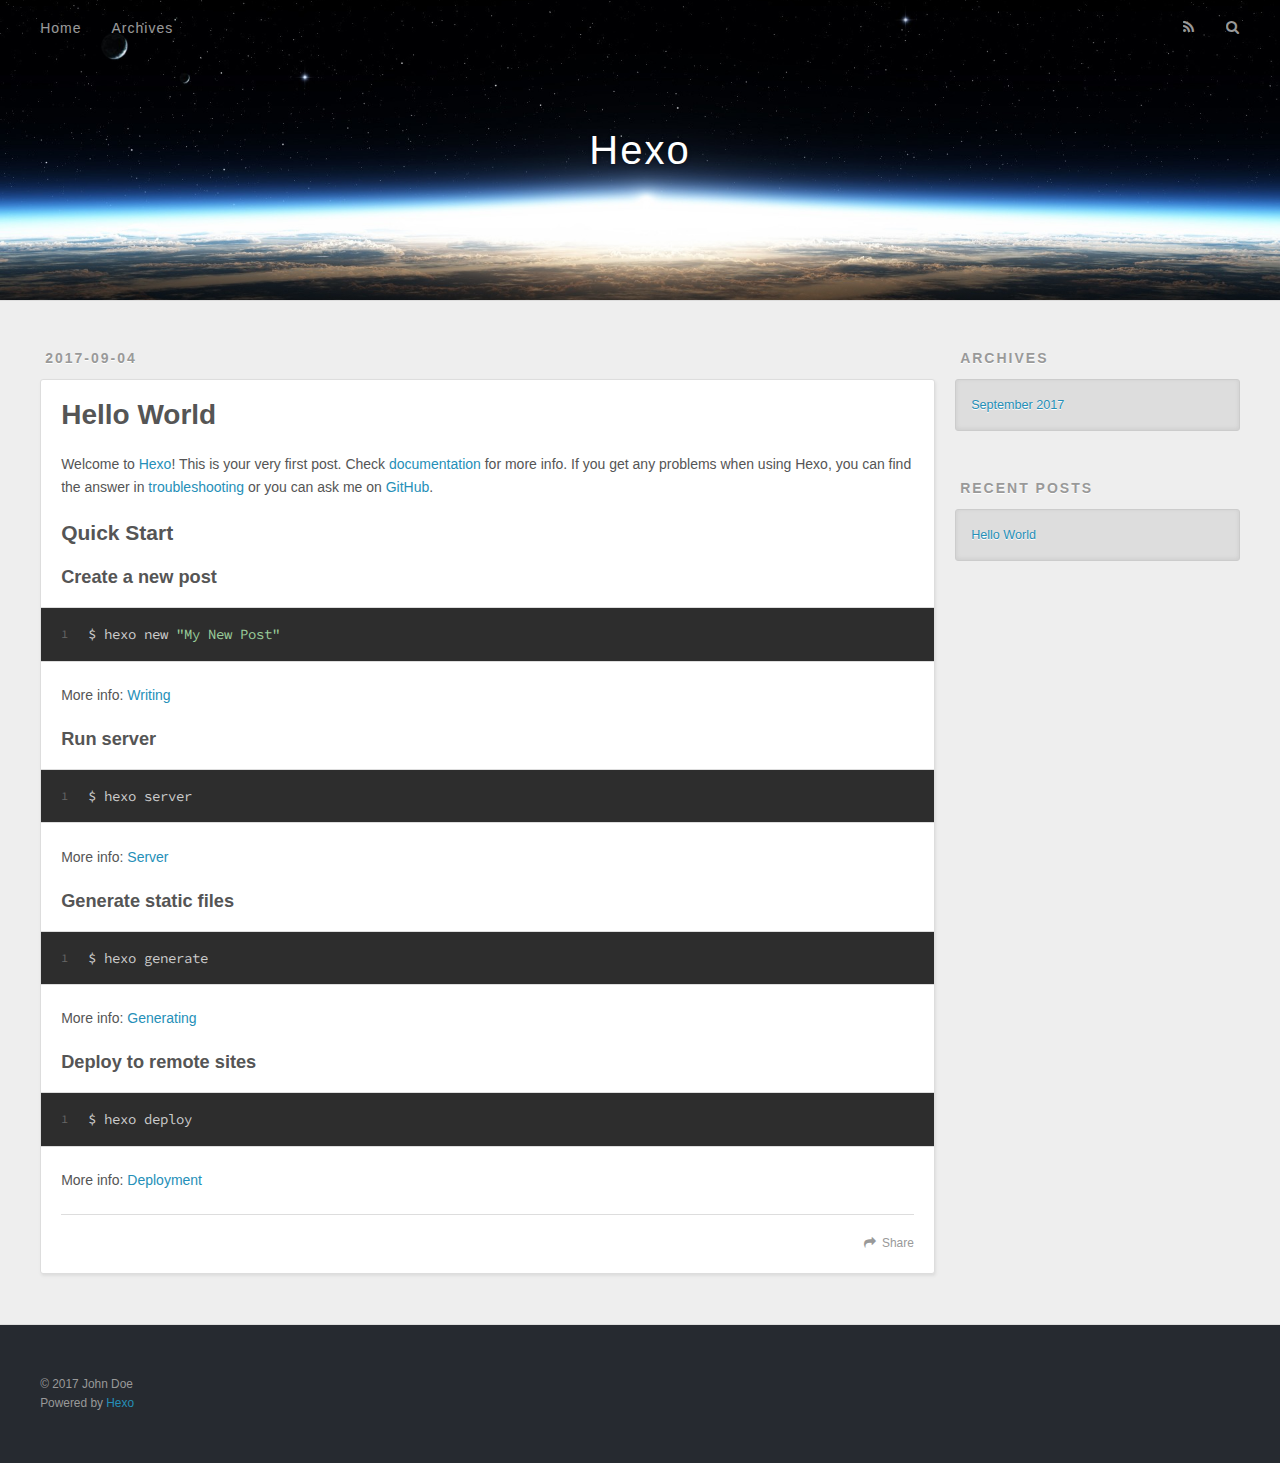
==== index.html @ 52e6a65e "Site updated: 2017-09-04 19:18:16" ====
<!DOCTYPE html>
<html>
<head>
  <meta charset="utf-8">
  
  <title>Hexo</title>
  <meta name="viewport" content="width=device-width, initial-scale=1, maximum-scale=1">
  <meta property="og:type" content="website">
<meta property="og:title" content="Hexo">
<meta property="og:url" content="http://yoursite.com/index.html">
<meta property="og:site_name" content="Hexo">
<meta name="twitter:card" content="summary">
<meta name="twitter:title" content="Hexo">
  
    <link rel="alternate" href="/atom.xml" title="Hexo" type="application/atom+xml">
  
  
    <link rel="icon" href="/favicon.png">
  
  
    <link href="//fonts.googleapis.com/css?family=Source+Code+Pro" rel="stylesheet" type="text/css">
  
  <link rel="stylesheet" href="/css/style.css">
  

</head>

<body>
  <div id="container">
    <div id="wrap">
      <header id="header">
  <div id="banner"></div>
  <div id="header-outer" class="outer">
    <div id="header-title" class="inner">
      <h1 id="logo-wrap">
        <a href="/" id="logo">Hexo</a>
      </h1>
      
    </div>
    <div id="header-inner" class="inner">
      <nav id="main-nav">
        <a id="main-nav-toggle" class="nav-icon"></a>
        
          <a class="main-nav-link" href="/">Home</a>
        
          <a class="main-nav-link" href="/archives">Archives</a>
        
      </nav>
      <nav id="sub-nav">
        
          <a id="nav-rss-link" class="nav-icon" href="/atom.xml" title="RSS Feed"></a>
        
        <a id="nav-search-btn" class="nav-icon" title="Search"></a>
      </nav>
      <div id="search-form-wrap">
        <form action="//google.com/search" method="get" accept-charset="UTF-8" class="search-form"><input type="search" name="q" class="search-form-input" placeholder="Search"><button type="submit" class="search-form-submit">&#xF002;</button><input type="hidden" name="sitesearch" value="http://yoursite.com"></form>
      </div>
    </div>
  </div>
</header>
      <div class="outer">
        <section id="main">
  
    <article id="post-hello-world" class="article article-type-post" itemscope itemprop="blogPost">
  <div class="article-meta">
    <a href="/2017/09/04/hello-world/" class="article-date">
  <time datetime="2017-09-04T11:13:00.000Z" itemprop="datePublished">2017-09-04</time>
</a>
    
  </div>
  <div class="article-inner">
    
    
      <header class="article-header">
        
  
    <h1 itemprop="name">
      <a class="article-title" href="/2017/09/04/hello-world/">Hello World</a>
    </h1>
  

      </header>
    
    <div class="article-entry" itemprop="articleBody">
      
        <p>Welcome to <a href="https://hexo.io/" target="_blank" rel="external">Hexo</a>! This is your very first post. Check <a href="https://hexo.io/docs/" target="_blank" rel="external">documentation</a> for more info. If you get any problems when using Hexo, you can find the answer in <a href="https://hexo.io/docs/troubleshooting.html" target="_blank" rel="external">troubleshooting</a> or you can ask me on <a href="https://github.com/hexojs/hexo/issues" target="_blank" rel="external">GitHub</a>.</p>
<h2 id="Quick-Start"><a href="#Quick-Start" class="headerlink" title="Quick Start"></a>Quick Start</h2><h3 id="Create-a-new-post"><a href="#Create-a-new-post" class="headerlink" title="Create a new post"></a>Create a new post</h3><figure class="highlight bash"><table><tr><td class="gutter"><pre><div class="line">1</div></pre></td><td class="code"><pre><div class="line">$ hexo new <span class="string">"My New Post"</span></div></pre></td></tr></table></figure>
<p>More info: <a href="https://hexo.io/docs/writing.html" target="_blank" rel="external">Writing</a></p>
<h3 id="Run-server"><a href="#Run-server" class="headerlink" title="Run server"></a>Run server</h3><figure class="highlight bash"><table><tr><td class="gutter"><pre><div class="line">1</div></pre></td><td class="code"><pre><div class="line">$ hexo server</div></pre></td></tr></table></figure>
<p>More info: <a href="https://hexo.io/docs/server.html" target="_blank" rel="external">Server</a></p>
<h3 id="Generate-static-files"><a href="#Generate-static-files" class="headerlink" title="Generate static files"></a>Generate static files</h3><figure class="highlight bash"><table><tr><td class="gutter"><pre><div class="line">1</div></pre></td><td class="code"><pre><div class="line">$ hexo generate</div></pre></td></tr></table></figure>
<p>More info: <a href="https://hexo.io/docs/generating.html" target="_blank" rel="external">Generating</a></p>
<h3 id="Deploy-to-remote-sites"><a href="#Deploy-to-remote-sites" class="headerlink" title="Deploy to remote sites"></a>Deploy to remote sites</h3><figure class="highlight bash"><table><tr><td class="gutter"><pre><div class="line">1</div></pre></td><td class="code"><pre><div class="line">$ hexo deploy</div></pre></td></tr></table></figure>
<p>More info: <a href="https://hexo.io/docs/deployment.html" target="_blank" rel="external">Deployment</a></p>

      
    </div>
    <footer class="article-footer">
      <a data-url="http://yoursite.com/2017/09/04/hello-world/" data-id="cj762og1u0000tp3wlntf28gc" class="article-share-link">Share</a>
      
      
    </footer>
  </div>
  
</article>


  

</section>
        
          <aside id="sidebar">
  
    

  
    

  
    
  
    
  <div class="widget-wrap">
    <h3 class="widget-title">Archives</h3>
    <div class="widget">
      <ul class="archive-list"><li class="archive-list-item"><a class="archive-list-link" href="/archives/2017/09/">September 2017</a></li></ul>
    </div>
  </div>


  
    
  <div class="widget-wrap">
    <h3 class="widget-title">Recent Posts</h3>
    <div class="widget">
      <ul>
        
          <li>
            <a href="/2017/09/04/hello-world/">Hello World</a>
          </li>
        
      </ul>
    </div>
  </div>

  
</aside>
        
      </div>
      <footer id="footer">
  
  <div class="outer">
    <div id="footer-info" class="inner">
      &copy; 2017 John Doe<br>
      Powered by <a href="http://hexo.io/" target="_blank">Hexo</a>
    </div>
  </div>
</footer>
    </div>
    <nav id="mobile-nav">
  
    <a href="/" class="mobile-nav-link">Home</a>
  
    <a href="/archives" class="mobile-nav-link">Archives</a>
  
</nav>
    

<script src="//ajax.googleapis.com/ajax/libs/jquery/2.0.3/jquery.min.js"></script>


  <link rel="stylesheet" href="/fancybox/jquery.fancybox.css">
  <script src="/fancybox/jquery.fancybox.pack.js"></script>


<script src="/js/script.js"></script>

  </div>
</body>
</html>
---- css/style.css ----
body {
  width: 100%;
}
body:before,
body:after {
  content: "";
  display: table;
}
body:after {
  clear: both;
}
html,
body,
div,
span,
applet,
object,
iframe,
h1,
h2,
h3,
h4,
h5,
h6,
p,
blockquote,
pre,
a,
abbr,
acronym,
address,
big,
cite,
code,
del,
dfn,
em,
img,
ins,
kbd,
q,
s,
samp,
small,
strike,
strong,
sub,
sup,
tt,
var,
dl,
dt,
dd,
ol,
ul,
li,
fieldset,
form,
label,
legend,
table,
caption,
tbody,
tfoot,
thead,
tr,
th,
td {
  margin: 0;
  padding: 0;
  border: 0;
  outline: 0;
  font-weight: inherit;
  font-style: inherit;
  font-family: inherit;
  font-size: 100%;
  vertical-align: baseline;
}
body {
  line-height: 1;
  color: #000;
  background: #fff;
}
ol,
ul {
  list-style: none;
}
table {
  border-collapse: separate;
  border-spacing: 0;
  vertical-align: middle;
}
caption,
th,
td {
  text-align: left;
  font-weight: normal;
  vertical-align: middle;
}
a img {
  border: none;
}
input,
button {
  margin: 0;
  padding: 0;
}
input::-moz-focus-inner,
button::-moz-focus-inner {
  border: 0;
  padding: 0;
}
@font-face {
  font-family: FontAwesome;
  font-style: normal;
  font-weight: normal;
  src: url("fonts/fontawesome-webfont.eot?v=#4.0.3");
  src: url("fonts/fontawesome-webfont.eot?#iefix&v=#4.0.3") format("embedded-opentype"), url("fonts/fontawesome-webfont.woff?v=#4.0.3") format("woff"), url("fonts/fontawesome-webfont.ttf?v=#4.0.3") format("truetype"), url("fonts/fontawesome-webfont.svg#fontawesomeregular?v=#4.0.3") format("svg");
}
html,
body,
#container {
  height: 100%;
}
body {
  background: #eee;
  font: 14px "Helvetica Neue", Helvetica, Arial, sans-serif;
  -webkit-text-size-adjust: 100%;
}
.outer {
  max-width: 1220px;
  margin: 0 auto;
  padding: 0 20px;
}
.outer:before,
.outer:after {
  content: "";
  display: table;
}
.outer:after {
  clear: both;
}
.inner {
  display: inline;
  float: left;
  width: 98.33333333333333%;
  margin: 0 0.833333333333333%;
}
.left,
.alignleft {
  float: left;
}
.right,
.alignright {
  float: right;
}
.clear {
  clear: both;
}
#container {
  position: relative;
}
.mobile-nav-on {
  overflow: hidden;
}
#wrap {
  height: 100%;
  width: 100%;
  position: absolute;
  top: 0;
  left: 0;
  -webkit-transition: 0.2s ease-out;
  -moz-transition: 0.2s ease-out;
  -ms-transition: 0.2s ease-out;
  transition: 0.2s ease-out;
  z-index: 1;
  background: #eee;
}
.mobile-nav-on #wrap {
  left: 280px;
}
@media screen and (min-width: 768px) {
  #main {
    display: inline;
    float: left;
    width: 73.33333333333333%;
    margin: 0 0.833333333333333%;
  }
}
.article-date,
.article-category-link,
.archive-year,
.widget-title {
  text-decoration: none;
  text-transform: uppercase;
  letter-spacing: 2px;
  color: #999;
  margin-bottom: 1em;
  margin-left: 5px;
  line-height: 1em;
  text-shadow: 0 1px #fff;
  font-weight: bold;
}
.article-inner,
.archive-article-inner {
  background: #fff;
  -webkit-box-shadow: 1px 2px 3px #ddd;
  box-shadow: 1px 2px 3px #ddd;
  border: 1px solid #ddd;
  border-radius: 3px;
}
.article-entry h1,
.widget h1 {
  font-size: 2em;
}
.article-entry h2,
.widget h2 {
  font-size: 1.5em;
}
.article-entry h3,
.widget h3 {
  font-size: 1.3em;
}
.article-entry h4,
.widget h4 {
  font-size: 1.2em;
}
.article-entry h5,
.widget h5 {
  font-size: 1em;
}
.article-entry h6,
.widget h6 {
  font-size: 1em;
  color: #999;
}
.article-entry hr,
.widget hr {
  border: 1px dashed #ddd;
}
.article-entry strong,
.widget strong {
  font-weight: bold;
}
.article-entry em,
.widget em,
.article-entry cite,
.widget cite {
  font-style: italic;
}
.article-entry sup,
.widget sup,
.article-entry sub,
.widget sub {
  font-size: 0.75em;
  line-height: 0;
  position: relative;
  vertical-align: baseline;
}
.article-entry sup,
.widget sup {
  top: -0.5em;
}
.article-entry sub,
.widget sub {
  bottom: -0.2em;
}
.article-entry small,
.widget small {
  font-size: 0.85em;
}
.article-entry acronym,
.widget acronym,
.article-entry abbr,
.widget abbr {
  border-bottom: 1px dotted;
}
.article-entry ul,
.widget ul,
.article-entry ol,
.widget ol,
.article-entry dl,
.widget dl {
  margin: 0 20px;
  line-height: 1.6em;
}
.article-entry ul ul,
.widget ul ul,
.article-entry ol ul,
.widget ol ul,
.article-entry ul ol,
.widget ul ol,
.article-entry ol ol,
.widget ol ol {
  margin-top: 0;
  margin-bottom: 0;
}
.article-entry ul,
.widget ul {
  list-style: disc;
}
.article-entry ol,
.widget ol {
  list-style: decimal;
}
.article-entry dt,
.widget dt {
  font-weight: bold;
}
#header {
  height: 300px;
  position: relative;
  border-bottom: 1px solid #ddd;
}
#header:before,
#header:after {
  content: "";
  position: absolute;
  left: 0;
  right: 0;
  height: 40px;
}
#header:before {
  top: 0;
  background: -webkit-linear-gradient(rgba(0,0,0,0.2), transparent);
  background: -moz-linear-gradient(rgba(0,0,0,0.2), transparent);
  background: -ms-linear-gradient(rgba(0,0,0,0.2), transparent);
  background: linear-gradient(rgba(0,0,0,0.2), transparent);
}
#header:after {
  bottom: 0;
  background: -webkit-linear-gradient(transparent, rgba(0,0,0,0.2));
  background: -moz-linear-gradient(transparent, rgba(0,0,0,0.2));
  background: -ms-linear-gradient(transparent, rgba(0,0,0,0.2));
  background: linear-gradient(transparent, rgba(0,0,0,0.2));
}
#header-outer {
  height: 100%;
  position: relative;
}
#header-inner {
  position: relative;
  overflow: hidden;
}
#banner {
  position: absolute;
  top: 0;
  left: 0;
  width: 100%;
  height: 100%;
  background: url("images/banner.jpg") center #000;
  -webkit-background-size: cover;
  -moz-background-size: cover;
  background-size: cover;
  z-index: -1;
}
#header-title {
  text-align: center;
  height: 40px;
  position: absolute;
  top: 50%;
  left: 0;
  margin-top: -20px;
}
#logo,
#subtitle {
  text-decoration: none;
  color: #fff;
  font-weight: 300;
  text-shadow: 0 1px 4px rgba(0,0,0,0.3);
}
#logo {
  font-size: 40px;
  line-height: 40px;
  letter-spacing: 2px;
}
#subtitle {
  font-size: 16px;
  line-height: 16px;
  letter-spacing: 1px;
}
#subtitle-wrap {
  margin-top: 16px;
}
#main-nav {
  float: left;
  margin-left: -15px;
}
.nav-icon,
.main-nav-link {
  float: left;
  color: #fff;
  opacity: 0.6;
  text-decoration: none;
  text-shadow: 0 1px rgba(0,0,0,0.2);
  -webkit-transition: opacity 0.2s;
  -moz-transition: opacity 0.2s;
  -ms-transition: opacity 0.2s;
  transition: opacity 0.2s;
  display: block;
  padding: 20px 15px;
}
.nav-icon:hover,
.main-nav-link:hover {
  opacity: 1;
}
.nav-icon {
  font-family: FontAwesome;
  text-align: center;
  font-size: 14px;
  width: 14px;
  height: 14px;
  padding: 20px 15px;
  position: relative;
  cursor: pointer;
}
.main-nav-link {
  font-weight: 300;
  letter-spacing: 1px;
}
@media screen and (max-width: 479px) {
  .main-nav-link {
    display: none;
  }
}
#main-nav-toggle {
  display: none;
}
#main-nav-toggle:before {
  content: "\f0c9";
}
@media screen and (max-width: 479px) {
  #main-nav-toggle {
    display: block;
  }
}
#sub-nav {
  float: right;
  margin-right: -15px;
}
#nav-rss-link:before {
  content: "\f09e";
}
#nav-search-btn:before {
  content: "\f002";
}
#search-form-wrap {
  position: absolute;
  top: 15px;
  width: 150px;
  height: 30px;
  right: -150px;
  opacity: 0;
  -webkit-transition: 0.2s ease-out;
  -moz-transition: 0.2s ease-out;
  -ms-transition: 0.2s ease-out;
  transition: 0.2s ease-out;
}
#search-form-wrap.on {
  opacity: 1;
  right: 0;
}
@media screen and (max-width: 479px) {
  #search-form-wrap {
    width: 100%;
    right: -100%;
  }
}
.search-form {
  position: absolute;
  top: 0;
  left: 0;
  right: 0;
  background: #fff;
  padding: 5px 15px;
  border-radius: 15px;
  -webkit-box-shadow: 0 0 10px rgba(0,0,0,0.3);
  box-shadow: 0 0 10px rgba(0,0,0,0.3);
}
.search-form-input {
  border: none;
  background: none;
  color: #555;
  width: 100%;
  font: 13px "Helvetica Neue", Helvetica, Arial, sans-serif;
  outline: none;
}
.search-form-input::-webkit-search-results-decoration,
.search-form-input::-webkit-search-cancel-button {
  -webkit-appearance: none;
}
.search-form-submit {
  position: absolute;
  top: 50%;
  right: 10px;
  margin-top: -7px;
  font: 13px FontAwesome;
  border: none;
  background: none;
  color: #bbb;
  cursor: pointer;
}
.search-form-submit:hover,
.search-form-submit:focus {
  color: #777;
}
.article {
  margin: 50px 0;
}
.article-inner {
  overflow: hidden;
}
.article-meta:before,
.article-meta:after {
  content: "";
  display: table;
}
.article-meta:after {
  clear: both;
}
.article-date {
  float: left;
}
.article-category {
  float: left;
  line-height: 1em;
  color: #ccc;
  text-shadow: 0 1px #fff;
  margin-left: 8px;
}
.article-category:before {
  content: "\2022";
}
.article-category-link {
  margin: 0 12px 1em;
}
.article-header {
  padding: 20px 20px 0;
}
.article-title {
  text-decoration: none;
  font-size: 2em;
  font-weight: bold;
  color: #555;
  line-height: 1.1em;
  -webkit-transition: color 0.2s;
  -moz-transition: color 0.2s;
  -ms-transition: color 0.2s;
  transition: color 0.2s;
}
a.article-title:hover {
  color: #258fb8;
}
.article-entry {
  color: #555;
  padding: 0 20px;
}
.article-entry:before,
.article-entry:after {
  content: "";
  display: table;
}
.article-entry:after {
  clear: both;
}
.article-entry p,
.article-entry table {
  line-height: 1.6em;
  margin: 1.6em 0;
}
.article-entry h1,
.article-entry h2,
.article-entry h3,
.article-entry h4,
.article-entry h5,
.article-entry h6 {
  font-weight: bold;
}
.article-entry h1,
.article-entry h2,
.article-entry h3,
.article-entry h4,
.article-entry h5,
.article-entry h6 {
  line-height: 1.1em;
  margin: 1.1em 0;
}
.article-entry a {
  color: #258fb8;
  text-decoration: none;
}
.article-entry a:hover {
  text-decoration: underline;
}
.article-entry ul,
.article-entry ol,
.article-entry dl {
  margin-top: 1.6em;
  margin-bottom: 1.6em;
}
.article-entry img,
.article-entry video {
  max-width: 100%;
  height: auto;
  display: block;
  margin: auto;
}
.article-entry iframe {
  border: none;
}
.article-entry table {
  width: 100%;
  border-collapse: collapse;
  border-spacing: 0;
}
.article-entry th {
  font-weight: bold;
  border-bottom: 3px solid #ddd;
  padding-bottom: 0.5em;
}
.article-entry td {
  border-bottom: 1px solid #ddd;
  padding: 10px 0;
}
.article-entry blockquote {
  font-family: Georgia, "Times New Roman", serif;
  font-size: 1.4em;
  margin: 1.6em 20px;
  text-align: center;
}
.article-entry blockquote footer {
  font-size: 14px;
  margin: 1.6em 0;
  font-family: "Helvetica Neue", Helvetica, Arial, sans-serif;
}
.article-entry blockquote footer cite:before {
  content: "—";
  padding: 0 0.5em;
}
.article-entry .pullquote {
  text-align: left;
  width: 45%;
  margin: 0;
}
.article-entry .pullquote.left {
  margin-left: 0.5em;
  margin-right: 1em;
}
.article-entry .pullquote.right {
  margin-right: 0.5em;
  margin-left: 1em;
}
.article-entry .caption {
  color: #999;
  display: block;
  font-size: 0.9em;
  margin-top: 0.5em;
  position: relative;
  text-align: center;
}
.article-entry .video-container {
  position: relative;
  padding-top: 56.25%;
  height: 0;
  overflow: hidden;
}
.article-entry .video-container iframe,
.article-entry .video-container object,
.article-entry .video-container embed {
  position: absolute;
  top: 0;
  left: 0;
  width: 100%;
  height: 100%;
  margin-top: 0;
}
.article-more-link a {
  display: inline-block;
  line-height: 1em;
  padding: 6px 15px;
  border-radius: 15px;
  background: #eee;
  color: #999;
  text-shadow: 0 1px #fff;
  text-decoration: none;
}
.article-more-link a:hover {
  background: #258fb8;
  color: #fff;
  text-decoration: none;
  text-shadow: 0 1px #1e7293;
}
.article-footer {
  font-size: 0.85em;
  line-height: 1.6em;
  border-top: 1px solid #ddd;
  padding-top: 1.6em;
  margin: 0 20px 20px;
}
.article-footer:before,
.article-footer:after {
  content: "";
  display: table;
}
.article-footer:after {
  clear: both;
}
.article-footer a {
  color: #999;
  text-decoration: none;
}
.article-footer a:hover {
  color: #555;
}
.article-tag-list-item {
  float: left;
  margin-right: 10px;
}
.article-tag-list-link:before {
  content: "#";
}
.article-comment-link {
  float: right;
}
.article-comment-link:before {
  content: "\f075";
  font-family: FontAwesome;
  padding-right: 8px;
}
.article-share-link {
  cursor: pointer;
  float: right;
  margin-left: 20px;
}
.article-share-link:before {
  content: "\f064";
  font-family: FontAwesome;
  padding-right: 6px;
}
#article-nav {
  position: relative;
}
#article-nav:before,
#article-nav:after {
  content: "";
  display: table;
}
#article-nav:after {
  clear: both;
}
@media screen and (min-width: 768px) {
  #article-nav {
    margin: 50px 0;
  }
  #article-nav:before {
    width: 8px;
    height: 8px;
    position: absolute;
    top: 50%;
    left: 50%;
    margin-top: -4px;
    margin-left: -4px;
    content: "";
    border-radius: 50%;
    background: #ddd;
    -webkit-box-shadow: 0 1px 2px #fff;
    box-shadow: 0 1px 2px #fff;
  }
}
.article-nav-link-wrap {
  text-decoration: none;
  text-shadow: 0 1px #fff;
  color: #999;
  -webkit-box-sizing: border-box;
  -moz-box-sizing: border-box;
  box-sizing: border-box;
  margin-top: 50px;
  text-align: center;
  display: block;
}
.article-nav-link-wrap:hover {
  color: #555;
}
@media screen and (min-width: 768px) {
  .article-nav-link-wrap {
    width: 50%;
    margin-top: 0;
  }
}
@media screen and (min-width: 768px) {
  #article-nav-newer {
    float: left;
    text-align: right;
    padding-right: 20px;
  }
}
@media screen and (min-width: 768px) {
  #article-nav-older {
    float: right;
    text-align: left;
    padding-left: 20px;
  }
}
.article-nav-caption {
  text-transform: uppercase;
  letter-spacing: 2px;
  color: #ddd;
  line-height: 1em;
  font-weight: bold;
}
#article-nav-newer .article-nav-caption {
  margin-right: -2px;
}
.article-nav-title {
  font-size: 0.85em;
  line-height: 1.6em;
  margin-top: 0.5em;
}
.article-share-box {
  position: absolute;
  display: none;
  background: #fff;
  -webkit-box-shadow: 1px 2px 10px rgba(0,0,0,0.2);
  box-shadow: 1px 2px 10px rgba(0,0,0,0.2);
  border-radius: 3px;
  margin-left: -145px;
  overflow: hidden;
  z-index: 1;
}
.article-share-box.on {
  display: block;
}
.article-share-input {
  width: 100%;
  background: none;
  -webkit-box-sizing: border-box;
  -moz-box-sizing: border-box;
  box-sizing: border-box;
  font: 14px "Helvetica Neue", Helvetica, Arial, sans-serif;
  padding: 0 15px;
  color: #555;
  outline: none;
  border: 1px solid #ddd;
  border-radius: 3px 3px 0 0;
  height: 36px;
  line-height: 36px;
}
.article-share-links {
  background: #eee;
}
.article-share-links:before,
.article-share-links:after {
  content: "";
  display: table;
}
.article-share-links:after {
  clear: both;
}
.article-share-twitter,
.article-share-facebook,
.article-share-pinterest,
.article-share-google {
  width: 50px;
  height: 36px;
  display: block;
  float: left;
  position: relative;
  color: #999;
  text-shadow: 0 1px #fff;
}
.article-share-twitter:before,
.article-share-facebook:before,
.article-share-pinterest:before,
.article-share-google:before {
  font-size: 20px;
  font-family: FontAwesome;
  width: 20px;
  height: 20px;
  position: absolute;
  top: 50%;
  left: 50%;
  margin-top: -10px;
  margin-left: -10px;
  text-align: center;
}
.article-share-twitter:hover,
.article-share-facebook:hover,
.article-share-pinterest:hover,
.article-share-google:hover {
  color: #fff;
}
.article-share-twitter:before {
  content: "\f099";
}
.article-share-twitter:hover {
  background: #00aced;
  text-shadow: 0 1px #008abe;
}
.article-share-facebook:before {
  content: "\f09a";
}
.article-share-facebook:hover {
  background: #3b5998;
  text-shadow: 0 1px #2f477a;
}
.article-share-pinterest:before {
  content: "\f0d2";
}
.article-share-pinterest:hover {
  background: #cb2027;
  text-shadow: 0 1px #a21a1f;
}
.article-share-google:before {
  content: "\f0d5";
}
.article-share-google:hover {
  background: #dd4b39;
  text-shadow: 0 1px #be3221;
}
.article-gallery {
  background: #000;
  position: relative;
}
.article-gallery-photos {
  position: relative;
  overflow: hidden;
}
.article-gallery-img {
  display: none;
  max-width: 100%;
}
.article-gallery-img:first-child {
  display: block;
}
.article-gallery-img.loaded {
  position: absolute;
  display: block;
}
.article-gallery-img img {
  display: block;
  max-width: 100%;
  margin: 0 auto;
}
#comments {
  background: #fff;
  -webkit-box-shadow: 1px 2px 3px #ddd;
  box-shadow: 1px 2px 3px #ddd;
  padding: 20px;
  border: 1px solid #ddd;
  border-radius: 3px;
  margin: 50px 0;
}
#comments a {
  color: #258fb8;
}
.archives-wrap {
  margin: 50px 0;
}
.archives:before,
.archives:after {
  content: "";
  display: table;
}
.archives:after {
  clear: both;
}
.archive-year-wrap {
  margin-bottom: 1em;
}
.archives {
  -webkit-column-gap: 10px;
  -moz-column-gap: 10px;
  column-gap: 10px;
}
@media screen and (min-width: 480px) and (max-width: 767px) {
  .archives {
    -webkit-column-count: 2;
    -moz-column-count: 2;
    column-count: 2;
  }
}
@media screen and (min-width: 768px) {
  .archives {
    -webkit-column-count: 3;
    -moz-column-count: 3;
    column-count: 3;
  }
}
.archive-article {
  -webkit-column-break-inside: avoid;
  page-break-inside: avoid;
  overflow: hidden;
  break-inside: avoid-column;
}
.archive-article-inner {
  padding: 10px;
  margin-bottom: 15px;
}
.archive-article-title {
  text-decoration: none;
  font-weight: bold;
  color: #555;
  -webkit-transition: color 0.2s;
  -moz-transition: color 0.2s;
  -ms-transition: color 0.2s;
  transition: color 0.2s;
  line-height: 1.6em;
}
.archive-article-title:hover {
  color: #258fb8;
}
.archive-article-footer {
  margin-top: 1em;
}
.archive-article-date {
  color: #999;
  text-decoration: none;
  font-size: 0.85em;
  line-height: 1em;
  margin-bottom: 0.5em;
  display: block;
}
#page-nav {
  margin: 50px auto;
  background: #fff;
  -webkit-box-shadow: 1px 2px 3px #ddd;
  box-shadow: 1px 2px 3px #ddd;
  border: 1px solid #ddd;
  border-radius: 3px;
  text-align: center;
  color: #999;
  overflow: hidden;
}
#page-nav:before,
#page-nav:after {
  content: "";
  display: table;
}
#page-nav:after {
  clear: both;
}
#page-nav a,
#page-nav span {
  padding: 10px 20px;
  line-height: 1;
  height: 2ex;
}
#page-nav a {
  color: #999;
  text-decoration: none;
}
#page-nav a:hover {
  background: #999;
  color: #fff;
}
#page-nav .prev {
  float: left;
}
#page-nav .next {
  float: right;
}
#page-nav .page-number {
  display: inline-block;
}
@media screen and (max-width: 479px) {
  #page-nav .page-number {
    display: none;
  }
}
#page-nav .current {
  color: #555;
  font-weight: bold;
}
#page-nav .space {
  color: #ddd;
}
#footer {
  background: #262a30;
  padding: 50px 0;
  border-top: 1px solid #ddd;
  color: #999;
}
#footer a {
  color: #258fb8;
  text-decoration: none;
}
#footer a:hover {
  text-decoration: underline;
}
#footer-info {
  line-height: 1.6em;
  font-size: 0.85em;
}
.article-entry pre,
.article-entry .highlight {
  background: #2d2d2d;
  margin: 0 -20px;
  padding: 15px 20px;
  border-style: solid;
  border-color: #ddd;
  border-width: 1px 0;
  overflow: auto;
  color: #ccc;
  line-height: 22.400000000000002px;
}
.article-entry .highlight .gutter pre,
.article-entry .gist .gist-file .gist-data .line-numbers {
  color: #666;
  font-size: 0.85em;
}
.article-entry pre,
.article-entry code {
  font-family: "Source Code Pro", Consolas, Monaco, Menlo, Consolas, monospace;
}
.article-entry code {
  background: #eee;
  text-shadow: 0 1px #fff;
  padding: 0 0.3em;
}
.article-entry pre code {
  background: none;
  text-shadow: none;
  padding: 0;
}
.article-entry .highlight pre {
  border: none;
  margin: 0;
  padding: 0;
}
.article-entry .highlight table {
  margin: 0;
  width: auto;
}
.article-entry .highlight td {
  border: none;
  padding: 0;
}
.article-entry .highlight figcaption {
  font-size: 0.85em;
  color: #999;
  line-height: 1em;
  margin-bottom: 1em;
}
.article-entry .highlight figcaption:before,
.article-entry .highlight figcaption:after {
  content: "";
  display: table;
}
.article-entry .highlight figcaption:after {
  clear: both;
}
.article-entry .highlight figcaption a {
  float: right;
}
.article-entry .highlight .gutter pre {
  text-align: right;
  padding-right: 20px;
}
.article-entry .highlight .line {
  height: 22.400000000000002px;
}
.article-entry .highlight .line.marked {
  background: #515151;
}
.article-entry .gist {
  margin: 0 -20px;
  border-style: solid;
  border-color: #ddd;
  border-width: 1px 0;
  background: #2d2d2d;
  padding: 15px 20px 15px 0;
}
.article-entry .gist .gist-file {
  border: none;
  font-family: "Source Code Pro", Consolas, Monaco, Menlo, Consolas, monospace;
  margin: 0;
}
.article-entry .gist .gist-file .gist-data {
  background: none;
  border: none;
}
.article-entry .gist .gist-file .gist-data .line-numbers {
  background: none;
  border: none;
  padding: 0 20px 0 0;
}
.article-entry .gist .gist-file .gist-data .line-data {
  padding: 0 !important;
}
.article-entry .gist .gist-file .highlight {
  margin: 0;
  padding: 0;
  border: none;
}
.article-entry .gist .gist-file .gist-meta {
  background: #2d2d2d;
  color: #999;
  font: 0.85em "Helvetica Neue", Helvetica, Arial, sans-serif;
  text-shadow: 0 0;
  padding: 0;
  margin-top: 1em;
  margin-left: 20px;
}
.article-entry .gist .gist-file .gist-meta a {
  color: #258fb8;
  font-weight: normal;
}
.article-entry .gist .gist-file .gist-meta a:hover {
  text-decoration: underline;
}
pre .comment,
pre .title {
  color: #999;
}
pre .variable,
pre .attribute,
pre .tag,
pre .regexp,
pre .ruby .constant,
pre .xml .tag .title,
pre .xml .pi,
pre .xml .doctype,
pre .html .doctype,
pre .css .id,
pre .css .class,
pre .css .pseudo {
  color: #f2777a;
}
pre .number,
pre .preprocessor,
pre .built_in,
pre .literal,
pre .params,
pre .constant {
  color: #f99157;
}
pre .class,
pre .ruby .class .title,
pre .css .rules .attribute {
  color: #9c9;
}
pre .string,
pre .value,
pre .inheritance,
pre .header,
pre .ruby .symbol,
pre .xml .cdata {
  color: #9c9;
}
pre .css .hexcolor {
  color: #6cc;
}
pre .function,
pre .python .decorator,
pre .python .title,
pre .ruby .function .title,
pre .ruby .title .keyword,
pre .perl .sub,
pre .javascript .title,
pre .coffeescript .title {
  color: #69c;
}
pre .keyword,
pre .javascript .function {
  color: #c9c;
}
@media screen and (max-width: 479px) {
  #mobile-nav {
    position: absolute;
    top: 0;
    left: 0;
    width: 280px;
    height: 100%;
    background: #191919;
    border-right: 1px solid #fff;
  }
}
@media screen and (max-width: 479px) {
  .mobile-nav-link {
    display: block;
    color: #999;
    text-decoration: none;
    padding: 15px 20px;
    font-weight: bold;
  }
  .mobile-nav-link:hover {
    color: #fff;
  }
}
@media screen and (min-width: 768px) {
  #sidebar {
    display: inline;
    float: left;
    width: 23.333333333333332%;
    margin: 0 0.833333333333333%;
  }
}
.widget-wrap {
  margin: 50px 0;
}
.widget {
  color: #777;
  text-shadow: 0 1px #fff;
  background: #ddd;
  -webkit-box-shadow: 0 -1px 4px #ccc inset;
  box-shadow: 0 -1px 4px #ccc inset;
  border: 1px solid #ccc;
  padding: 15px;
  border-radius: 3px;
}
.widget a {
  color: #258fb8;
  text-decoration: none;
}
.widget a:hover {
  text-decoration: underline;
}
.widget ul ul,
.widget ol ul,
.widget dl ul,
.widget ul ol,
.widget ol ol,
.widget dl ol,
.widget ul dl,
.widget ol dl,
.widget dl dl {
  margin-left: 15px;
  list-style: disc;
}
.widget {
  line-height: 1.6em;
  word-wrap: break-word;
  font-size: 0.9em;
}
.widget ul,
.widget ol {
  list-style: none;
  margin: 0;
}
.widget ul ul,
.widget ol ul,
.widget ul ol,
.widget ol ol {
  margin: 0 20px;
}
.widget ul ul,
.widget ol ul {
  list-style: disc;
}
.widget ul ol,
.widget ol ol {
  list-style: decimal;
}
.category-list-count,
.tag-list-count,
.archive-list-count {
  padding-left: 5px;
  color: #999;
  font-size: 0.85em;
}
.category-list-count:before,
.tag-list-count:before,
.archive-list-count:before {
  content: "(";
}
.category-list-count:after,
.tag-list-count:after,
.archive-list-count:after {
  content: ")";
}
.tagcloud a {
  margin-right: 5px;
  display: inline-block;
}
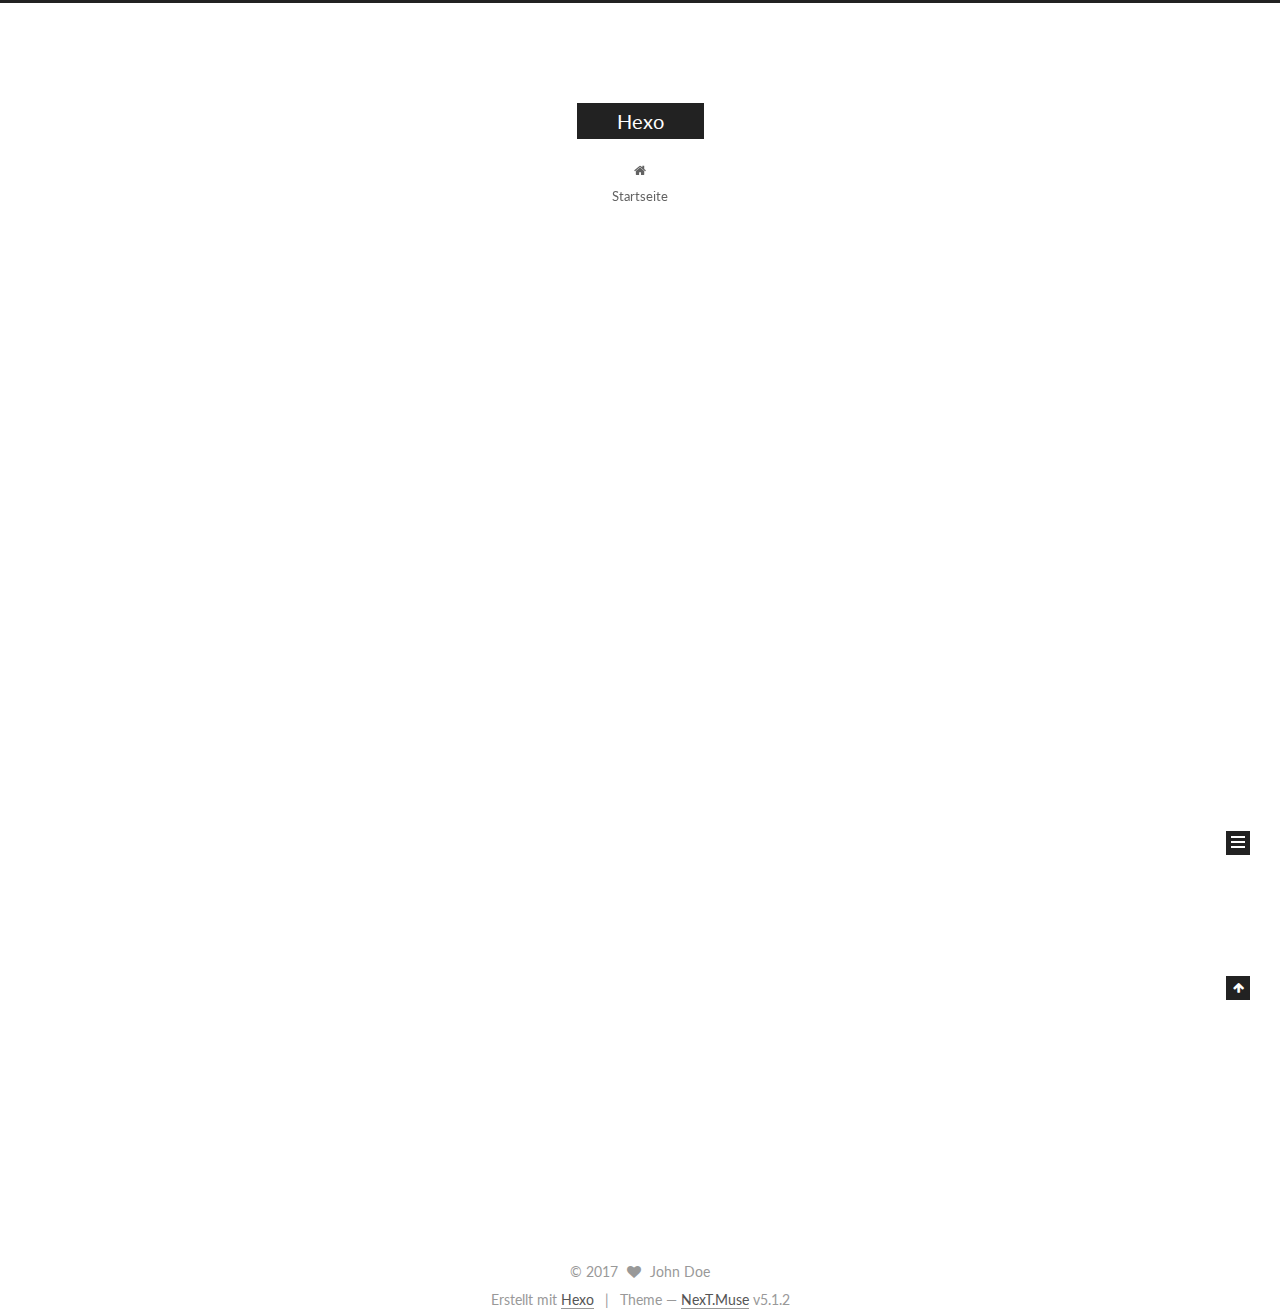
==== commit 16e21bab: "Site updated: 2017-09-04 19:21:54" ====
--- a/index.html
+++ b/index.html
@@ -1,89 +1,311 @@
 <!DOCTYPE html>
-<html>
+
+
+
+  
+
+
+<html class="theme-next muse use-motion" lang="">
 <head>
-  <meta charset="utf-8">
-  
-  <title>Hexo</title>
-  <meta name="viewport" content="width=device-width, initial-scale=1, maximum-scale=1">
-  <meta property="og:type" content="website">
+  <meta charset="UTF-8"/>
+<meta http-equiv="X-UA-Compatible" content="IE=edge" />
+<meta name="viewport" content="width=device-width, initial-scale=1, maximum-scale=1"/>
+<meta name="theme-color" content="#222">
+
+
+
+
+
+
+
+
+
+<meta http-equiv="Cache-Control" content="no-transform" />
+<meta http-equiv="Cache-Control" content="no-siteapp" />
+
+
+
+
+
+
+
+
+
+
+
+
+
+
+
+
+  
+  
+  <link href="/lib/fancybox/source/jquery.fancybox.css?v=2.1.5" rel="stylesheet" type="text/css" />
+
+
+
+
+  
+  
+  
+  
+
+  
+    
+    
+  
+
+  
+
+  
+
+  
+
+  
+
+  
+    
+    
+    <link href="//fonts.googleapis.com/css?family=Lato:300,300italic,400,400italic,700,700italic&subset=latin,latin-ext" rel="stylesheet" type="text/css">
+  
+
+
+
+
+
+
+<link href="/lib/font-awesome/css/font-awesome.min.css?v=4.6.2" rel="stylesheet" type="text/css" />
+
+<link href="/css/main.css?v=5.1.2" rel="stylesheet" type="text/css" />
+
+
+  <meta name="keywords" content="Hexo, NexT" />
+
+
+
+
+
+
+
+
+  <link rel="shortcut icon" type="image/x-icon" href="/favicon.ico?v=5.1.2" />
+
+
+
+
+
+
+<meta property="og:type" content="website">
 <meta property="og:title" content="Hexo">
 <meta property="og:url" content="http://yoursite.com/index.html">
 <meta property="og:site_name" content="Hexo">
 <meta name="twitter:card" content="summary">
 <meta name="twitter:title" content="Hexo">
-  
-    <link rel="alternate" href="/atom.xml" title="Hexo" type="application/atom+xml">
-  
-  
-    <link rel="icon" href="/favicon.png">
-  
-  
-    <link href="//fonts.googleapis.com/css?family=Source+Code+Pro" rel="stylesheet" type="text/css">
-  
-  <link rel="stylesheet" href="/css/style.css">
-  
+
+
+
+<script type="text/javascript" id="hexo.configurations">
+  var NexT = window.NexT || {};
+  var CONFIG = {
+    root: '/',
+    scheme: 'Muse',
+    version: '5.1.2',
+    sidebar: {"position":"left","display":"post","offset":12,"offset_float":12,"b2t":false,"scrollpercent":false,"onmobile":false},
+    fancybox: true,
+    tabs: true,
+    motion: {"enable":true,"async":false,"transition":{"post_block":"fadeIn","post_header":"slideDownIn","post_body":"slideDownIn","coll_header":"slideLeftIn"}},
+    duoshuo: {
+      userId: '0',
+      author: 'Author'
+    },
+    algolia: {
+      applicationID: '',
+      apiKey: '',
+      indexName: '',
+      hits: {"per_page":10},
+      labels: {"input_placeholder":"Search for Posts","hits_empty":"We didn't find any results for the search: ${query}","hits_stats":"${hits} results found in ${time} ms"}
+    }
+  };
+</script>
+
+
+
+  <link rel="canonical" href="http://yoursite.com/"/>
+
+
+
+
+
+  <title>Hexo</title>
+  
+
+
+
+
+
+
+
 
 </head>
 
-<body>
-  <div id="container">
-    <div id="wrap">
-      <header id="header">
-  <div id="banner"></div>
-  <div id="header-outer" class="outer">
-    <div id="header-title" class="inner">
-      <h1 id="logo-wrap">
-        <a href="/" id="logo">Hexo</a>
-      </h1>
-      
+<body itemscope itemtype="http://schema.org/WebPage" lang="">
+
+  
+  
+    
+  
+
+  <div class="container sidebar-position-left 
+  page-home">
+    <div class="headband"></div>
+
+    <header id="header" class="header" itemscope itemtype="http://schema.org/WPHeader">
+      <div class="header-inner"><div class="site-brand-wrapper">
+  <div class="site-meta ">
+    
+
+    <div class="custom-logo-site-title">
+      <a href="/"  class="brand" rel="start">
+        <span class="logo-line-before"><i></i></span>
+        <span class="site-title">Hexo</span>
+        <span class="logo-line-after"><i></i></span>
+      </a>
     </div>
-    <div id="header-inner" class="inner">
-      <nav id="main-nav">
-        <a id="main-nav-toggle" class="nav-icon"></a>
-        
-          <a class="main-nav-link" href="/">Home</a>
-        
-          <a class="main-nav-link" href="/archives">Archives</a>
-        
-      </nav>
-      <nav id="sub-nav">
-        
-          <a id="nav-rss-link" class="nav-icon" href="/atom.xml" title="RSS Feed"></a>
-        
-        <a id="nav-search-btn" class="nav-icon" title="Search"></a>
-      </nav>
-      <div id="search-form-wrap">
-        <form action="//google.com/search" method="get" accept-charset="UTF-8" class="search-form"><input type="search" name="q" class="search-form-input" placeholder="Search"><button type="submit" class="search-form-submit">&#xF002;</button><input type="hidden" name="sitesearch" value="http://yoursite.com"></form>
-      </div>
-    </div>
+      
+        <p class="site-subtitle"></p>
+      
   </div>
-</header>
-      <div class="outer">
-        <section id="main">
-  
-    <article id="post-hello-world" class="article article-type-post" itemscope itemprop="blogPost">
-  <div class="article-meta">
-    <a href="/2017/09/04/hello-world/" class="article-date">
-  <time datetime="2017-09-04T11:13:00.000Z" itemprop="datePublished">2017-09-04</time>
-</a>
-    
+
+  <div class="site-nav-toggle">
+    <button>
+      <span class="btn-bar"></span>
+      <span class="btn-bar"></span>
+      <span class="btn-bar"></span>
+    </button>
   </div>
-  <div class="article-inner">
-    
-    
-      <header class="article-header">
-        
-  
-    <h1 itemprop="name">
-      <a class="article-title" href="/2017/09/04/hello-world/">Hello World</a>
-    </h1>
-  
-
+</div>
+
+<nav class="site-nav">
+  
+
+  
+    <ul id="menu" class="menu">
+      
+        
+        <li class="menu-item menu-item-home">
+          <a href="/" rel="section">
+            
+              <i class="menu-item-icon fa fa-fw fa-home"></i> <br />
+            
+            Startseite
+          </a>
+        </li>
+      
+
+      
+    </ul>
+  
+
+  
+</nav>
+
+
+
+ </div>
+    </header>
+
+    <main id="main" class="main">
+      <div class="main-inner">
+        <div class="content-wrap">
+          <div id="content" class="content">
+            
+  <section id="posts" class="posts-expand">
+    
+      
+
+  
+
+  
+  
+  
+
+  <article class="post post-type-normal" itemscope itemtype="http://schema.org/Article">
+  
+  
+  
+  <div class="post-block">
+    <link itemprop="mainEntityOfPage" href="http://yoursite.com/2017/09/04/hello-world/">
+
+    <span hidden itemprop="author" itemscope itemtype="http://schema.org/Person">
+      <meta itemprop="name" content="John Doe">
+      <meta itemprop="description" content="">
+      <meta itemprop="image" content="/images/avatar.gif">
+    </span>
+
+    <span hidden itemprop="publisher" itemscope itemtype="http://schema.org/Organization">
+      <meta itemprop="name" content="Hexo">
+    </span>
+
+    
+      <header class="post-header">
+
+        
+        
+          <h1 class="post-title" itemprop="name headline">
+                
+                <a class="post-title-link" href="/2017/09/04/hello-world/" itemprop="url">Hello World</a></h1>
+        
+
+        <div class="post-meta">
+          <span class="post-time">
+            
+              <span class="post-meta-item-icon">
+                <i class="fa fa-calendar-o"></i>
+              </span>
+              
+                <span class="post-meta-item-text">Veröffentlicht am</span>
+              
+              <time title="Post created" itemprop="dateCreated datePublished" datetime="2017-09-04T19:13:00+08:00">
+                2017-09-04
+              </time>
+            
+
+            
+
+            
+          </span>
+
+          
+
+          
+            
+          
+
+          
+          
+
+          
+
+          
+
+          
+
+        </div>
       </header>
     
-    <div class="article-entry" itemprop="articleBody">
-      
-        <p>Welcome to <a href="https://hexo.io/" target="_blank" rel="external">Hexo</a>! This is your very first post. Check <a href="https://hexo.io/docs/" target="_blank" rel="external">documentation</a> for more info. If you get any problems when using Hexo, you can find the answer in <a href="https://hexo.io/docs/troubleshooting.html" target="_blank" rel="external">troubleshooting</a> or you can ask me on <a href="https://github.com/hexojs/hexo/issues" target="_blank" rel="external">GitHub</a>.</p>
+
+    
+    
+    
+    <div class="post-body" itemprop="articleBody">
+
+      
+      
+
+      
+        
+          
+            <p>Welcome to <a href="https://hexo.io/" target="_blank" rel="external">Hexo</a>! This is your very first post. Check <a href="https://hexo.io/docs/" target="_blank" rel="external">documentation</a> for more info. If you get any problems when using Hexo, you can find the answer in <a href="https://hexo.io/docs/troubleshooting.html" target="_blank" rel="external">troubleshooting</a> or you can ask me on <a href="https://github.com/hexojs/hexo/issues" target="_blank" rel="external">GitHub</a>.</p>
 <h2 id="Quick-Start"><a href="#Quick-Start" class="headerlink" title="Quick Start"></a>Quick Start</h2><h3 id="Create-a-new-post"><a href="#Create-a-new-post" class="headerlink" title="Create a new post"></a>Create a new post</h3><figure class="highlight bash"><table><tr><td class="gutter"><pre><div class="line">1</div></pre></td><td class="code"><pre><div class="line">$ hexo new <span class="string">"My New Post"</span></div></pre></td></tr></table></figure>
 <p>More info: <a href="https://hexo.io/docs/writing.html" target="_blank" rel="external">Writing</a></p>
 <h3 id="Run-server"><a href="#Run-server" class="headerlink" title="Run server"></a>Run server</h3><figure class="highlight bash"><table><tr><td class="gutter"><pre><div class="line">1</div></pre></td><td class="code"><pre><div class="line">$ hexo server</div></pre></td></tr></table></figure>
@@ -93,88 +315,288 @@
 <h3 id="Deploy-to-remote-sites"><a href="#Deploy-to-remote-sites" class="headerlink" title="Deploy to remote sites"></a>Deploy to remote sites</h3><figure class="highlight bash"><table><tr><td class="gutter"><pre><div class="line">1</div></pre></td><td class="code"><pre><div class="line">$ hexo deploy</div></pre></td></tr></table></figure>
 <p>More info: <a href="https://hexo.io/docs/deployment.html" target="_blank" rel="external">Deployment</a></p>
 
+          
+        
       
     </div>
-    <footer class="article-footer">
-      <a data-url="http://yoursite.com/2017/09/04/hello-world/" data-id="cj762og1u0000tp3wlntf28gc" class="article-share-link">Share</a>
-      
+    
+    
+    
+
+    
+
+    
+
+    
+
+    <footer class="post-footer">
+      
+
+      
+
+      
+
+      
+      
+        <div class="post-eof"></div>
       
     </footer>
   </div>
   
-</article>
-
-
-  
-
-</section>
-        
-          <aside id="sidebar">
-  
-    
-
-  
-    
-
-  
-    
-  
-    
-  <div class="widget-wrap">
-    <h3 class="widget-title">Archives</h3>
-    <div class="widget">
-      <ul class="archive-list"><li class="archive-list-item"><a class="archive-list-link" href="/archives/2017/09/">September 2017</a></li></ul>
+  
+  
+  </article>
+
+
+    
+  </section>
+
+  
+
+
+          </div>
+          
+
+
+          
+
+        </div>
+        
+          
+  
+  <div class="sidebar-toggle">
+    <div class="sidebar-toggle-line-wrap">
+      <span class="sidebar-toggle-line sidebar-toggle-line-first"></span>
+      <span class="sidebar-toggle-line sidebar-toggle-line-middle"></span>
+      <span class="sidebar-toggle-line sidebar-toggle-line-last"></span>
     </div>
   </div>
 
-
-  
-    
-  <div class="widget-wrap">
-    <h3 class="widget-title">Recent Posts</h3>
-    <div class="widget">
-      <ul>
-        
-          <li>
-            <a href="/2017/09/04/hello-world/">Hello World</a>
-          </li>
-        
-      </ul>
+  <aside id="sidebar" class="sidebar">
+    
+    <div class="sidebar-inner">
+
+      
+
+      
+
+      <section class="site-overview sidebar-panel sidebar-panel-active">
+        <div class="site-author motion-element" itemprop="author" itemscope itemtype="http://schema.org/Person">
+          
+            <p class="site-author-name" itemprop="name">John Doe</p>
+            <p class="site-description motion-element" itemprop="description"></p>
+        </div>
+
+        <nav class="site-state motion-element">
+
+          
+            <div class="site-state-item site-state-posts">
+            
+              <a href="/archives">
+            
+                <span class="site-state-item-count">1</span>
+                <span class="site-state-item-name">Artikel</span>
+              </a>
+            </div>
+          
+
+          
+
+          
+
+        </nav>
+
+        
+
+        <div class="links-of-author motion-element">
+          
+        </div>
+
+        
+        
+
+        
+        
+
+        
+
+
+      </section>
+
+      
+
+      
+
     </div>
+  </aside>
+
+
+        
+      </div>
+    </main>
+
+    <footer id="footer" class="footer">
+      <div class="footer-inner">
+        <div class="copyright" >
+  
+  &copy; 
+  <span itemprop="copyrightYear">2017</span>
+  <span class="with-love">
+    <i class="fa fa-heart"></i>
+  </span>
+  <span class="author" itemprop="copyrightHolder">John Doe</span>
+
+  
+</div>
+
+
+  <div class="powered-by">Erstellt mit  <a class="theme-link" href="https://hexo.io">Hexo</a></div>
+
+  <span class="post-meta-divider">|</span>
+
+  <div class="theme-info">Theme &mdash; <a class="theme-link" href="https://github.com/iissnan/hexo-theme-next">NexT.Muse</a> v5.1.2</div>
+
+
+        
+
+
+
+
+
+
+
+        
+      </div>
+    </footer>
+
+    
+      <div class="back-to-top">
+        <i class="fa fa-arrow-up"></i>
+        
+      </div>
+    
+
   </div>
 
   
-</aside>
-        
-      </div>
-      <footer id="footer">
-  
-  <div class="outer">
-    <div id="footer-info" class="inner">
-      &copy; 2017 John Doe<br>
-      Powered by <a href="http://hexo.io/" target="_blank">Hexo</a>
-    </div>
-  </div>
-</footer>
-    </div>
-    <nav id="mobile-nav">
-  
-    <a href="/" class="mobile-nav-link">Home</a>
-  
-    <a href="/archives" class="mobile-nav-link">Archives</a>
-  
-</nav>
-    
-
-<script src="//ajax.googleapis.com/ajax/libs/jquery/2.0.3/jquery.min.js"></script>
-
-
-  <link rel="stylesheet" href="/fancybox/jquery.fancybox.css">
-  <script src="/fancybox/jquery.fancybox.pack.js"></script>
-
-
-<script src="/js/script.js"></script>
-
-  </div>
+
+<script type="text/javascript">
+  if (Object.prototype.toString.call(window.Promise) !== '[object Function]') {
+    window.Promise = null;
+  }
+</script>
+
+
+
+
+
+
+
+
+
+  
+
+
+
+
+
+
+
+
+
+
+
+
+  
+  <script type="text/javascript" src="/lib/jquery/index.js?v=2.1.3"></script>
+
+  
+  <script type="text/javascript" src="/lib/fastclick/lib/fastclick.min.js?v=1.0.6"></script>
+
+  
+  <script type="text/javascript" src="/lib/jquery_lazyload/jquery.lazyload.js?v=1.9.7"></script>
+
+  
+  <script type="text/javascript" src="/lib/velocity/velocity.min.js?v=1.2.1"></script>
+
+  
+  <script type="text/javascript" src="/lib/velocity/velocity.ui.min.js?v=1.2.1"></script>
+
+  
+  <script type="text/javascript" src="/lib/fancybox/source/jquery.fancybox.pack.js?v=2.1.5"></script>
+
+
+  
+
+
+  <script type="text/javascript" src="/js/src/utils.js?v=5.1.2"></script>
+
+  <script type="text/javascript" src="/js/src/motion.js?v=5.1.2"></script>
+
+
+
+  
+  
+
+  <script type="text/javascript" src="/js/src/scrollspy.js?v=5.1.2"></script>
+<script type="text/javascript" src="/js/src/post-details.js?v=5.1.2"></script>
+
+
+  
+
+  
+
+
+  <script type="text/javascript" src="/js/src/bootstrap.js?v=5.1.2"></script>
+
+
+
+  
+
+
+  
+
+
+
+
+	
+
+
+
+
+
+  
+
+
+
+
+
+  
+
+
+
+
+
+
+
+
+  
+
+
+
+
+
+  
+
+  
+
+  
+
+  
+
+  
+
+  
+
 </body>
-</html>+</html>
--- a/css/main.css
+++ b/css/main.css
@@ -0,0 +1,2660 @@
+/* normalize.css v3.0.2 | MIT License | git.io/normalize */
+html {
+  font-family: sans-serif; /* 1 */
+  -ms-text-size-adjust: 100%; /* 2 */
+  -webkit-text-size-adjust: 100%; /* 2 */
+}
+body {
+  margin: 0;
+}
+article,
+aside,
+details,
+figcaption,
+figure,
+footer,
+header,
+hgroup,
+main,
+menu,
+nav,
+section,
+summary {
+  display: block;
+}
+audio,
+canvas,
+progress,
+video {
+  display: inline-block; /* 1 */
+  vertical-align: baseline; /* 2 */
+}
+audio:not([controls]) {
+  display: none;
+  height: 0;
+}
+[hidden],
+template {
+  display: none;
+}
+a {
+  background-color: transparent;
+}
+a:active,
+a:hover {
+  outline: 0;
+}
+abbr[title] {
+  border-bottom: 1px dotted;
+}
+b,
+strong {
+  font-weight: bold;
+}
+dfn {
+  font-style: italic;
+}
+h1 {
+  font-size: 2em;
+  margin: 0.67em 0;
+}
+mark {
+  background: #ff0;
+  color: #000;
+}
+small {
+  font-size: 80%;
+}
+sub,
+sup {
+  font-size: 75%;
+  line-height: 0;
+  position: relative;
+  vertical-align: baseline;
+}
+sup {
+  top: -0.5em;
+}
+sub {
+  bottom: -0.25em;
+}
+img {
+  border: 0;
+}
+svg:not(:root) {
+  overflow: hidden;
+}
+figure {
+  margin: 1em 40px;
+}
+hr {
+  -moz-box-sizing: content-box;
+  box-sizing: content-box;
+  height: 0;
+}
+pre {
+  overflow: auto;
+}
+code,
+kbd,
+pre,
+samp {
+  font-family: monospace, monospace;
+  font-size: 1em;
+}
+button,
+input,
+optgroup,
+select,
+textarea {
+  color: inherit; /* 1 */
+  font: inherit; /* 2 */
+  margin: 0; /* 3 */
+}
+button {
+  overflow: visible;
+}
+button,
+select {
+  text-transform: none;
+}
+button,
+html input[type="button"],
+input[type="reset"],
+input[type="submit"] {
+  -webkit-appearance: button; /* 2 */
+  cursor: pointer; /* 3 */
+}
+button[disabled],
+html input[disabled] {
+  cursor: default;
+}
+button::-moz-focus-inner,
+input::-moz-focus-inner {
+  border: 0;
+  padding: 0;
+}
+input {
+  line-height: normal;
+}
+input[type="checkbox"],
+input[type="radio"] {
+  box-sizing: border-box; /* 1 */
+  padding: 0; /* 2 */
+}
+input[type="number"]::-webkit-inner-spin-button,
+input[type="number"]::-webkit-outer-spin-button {
+  height: auto;
+}
+input[type="search"] {
+  -webkit-appearance: textfield; /* 1 */
+  -moz-box-sizing: content-box;
+  -webkit-box-sizing: content-box; /* 2 */
+  box-sizing: content-box;
+}
+input[type="search"]::-webkit-search-cancel-button,
+input[type="search"]::-webkit-search-decoration {
+  -webkit-appearance: none;
+}
+fieldset {
+  border: 1px solid #c0c0c0;
+  margin: 0 2px;
+  padding: 0.35em 0.625em 0.75em;
+}
+legend {
+  border: 0; /* 1 */
+  padding: 0; /* 2 */
+}
+textarea {
+  overflow: auto;
+}
+optgroup {
+  font-weight: bold;
+}
+table {
+  border-collapse: collapse;
+  border-spacing: 0;
+}
+td,
+th {
+  padding: 0;
+}
+::selection {
+  background: #262a30;
+  color: #fff;
+}
+body {
+  position: relative;
+  font-family: 'Lato', "PingFang SC", "Microsoft YaHei", sans-serif;
+  font-size: 14px;
+  line-height: 2;
+  color: #555;
+  background: #fff;
+}
+@media (max-width: 767px) {
+  body {
+    padding-right: 0 !important;
+  }
+}
+@media (min-width: 768px) and (max-width: 991px) {
+  body {
+    padding-right: 0 !important;
+  }
+}
+@media (min-width: 1600px) {
+  body {
+    font-size: 16px;
+  }
+}
+h1,
+h2,
+h3,
+h4,
+h5,
+h6 {
+  margin: 0;
+  padding: 0;
+  font-weight: bold;
+  line-height: 1.5;
+  font-family: 'Lato', "PingFang SC", "Microsoft YaHei", sans-serif;
+}
+h2,
+h3,
+h4,
+h5,
+h6 {
+  margin: 20px 0 15px;
+}
+h1 {
+  font-size: 22px;
+}
+@media (max-width: 767px) {
+  h1 {
+    font-size: 18px;
+  }
+}
+h2 {
+  font-size: 20px;
+}
+@media (max-width: 767px) {
+  h2 {
+    font-size: 16px;
+  }
+}
+h3 {
+  font-size: 18px;
+}
+@media (max-width: 767px) {
+  h3 {
+    font-size: 14px;
+  }
+}
+h4 {
+  font-size: 16px;
+}
+@media (max-width: 767px) {
+  h4 {
+    font-size: 12px;
+  }
+}
+h5 {
+  font-size: 14px;
+}
+@media (max-width: 767px) {
+  h5 {
+    font-size: 10px;
+  }
+}
+h6 {
+  font-size: 12px;
+}
+@media (max-width: 767px) {
+  h6 {
+    font-size: 8px;
+  }
+}
+p {
+  margin: 0 0 20px 0;
+}
+a {
+  color: #555;
+  text-decoration: none;
+  outline: none;
+  border-bottom: 1px solid #999;
+  word-wrap: break-word;
+}
+a:hover {
+  color: #222;
+  border-bottom-color: #222;
+}
+blockquote {
+  margin: 0;
+  padding: 0;
+}
+img {
+  display: block;
+  margin: auto;
+  max-width: 100%;
+  height: auto;
+}
+hr {
+  margin: 40px 0;
+  height: 3px;
+  border: none;
+  background-color: #ddd;
+  background-image: repeating-linear-gradient(-45deg, #fff, #fff 4px, transparent 4px, transparent 8px);
+}
+blockquote {
+  padding: 0 15px;
+  color: #666;
+  border-left: 4px solid #ddd;
+}
+blockquote cite::before {
+  content: "-";
+  padding: 0 5px;
+}
+dt {
+  font-weight: 700;
+}
+dd {
+  margin: 0;
+  padding: 0;
+}
+kbd {
+  border: 1px solid #ccc;
+  border-radius: 0.2em;
+  box-shadow: 0.1em 0.1em 0.2em rgba(0,0,0,0.1);
+  background-color: #f9f9f9;
+  font-family: inherit;
+  background-image: -webkit-linear-gradient(top, #eee, #fff, #eee);
+  padding: 0.1em 0.3em;
+  white-space: nowrap;
+}
+.text-left {
+  text-align: left;
+}
+.text-center {
+  text-align: center;
+}
+.text-right {
+  text-align: right;
+}
+.text-justify {
+  text-align: justify;
+}
+.text-nowrap {
+  white-space: nowrap;
+}
+.text-lowercase {
+  text-transform: lowercase;
+}
+.text-uppercase {
+  text-transform: uppercase;
+}
+.text-capitalize {
+  text-transform: capitalize;
+}
+.center-block {
+  display: block;
+  margin-left: auto;
+  margin-right: auto;
+}
+.clearfix:before,
+.clearfix:after {
+  content: " ";
+  display: table;
+}
+.clearfix:after {
+  clear: both;
+}
+.pullquote {
+  width: 45%;
+}
+.pullquote.left {
+  float: left;
+  margin-left: 5px;
+  margin-right: 10px;
+}
+.pullquote.right {
+  float: right;
+  margin-left: 10px;
+  margin-right: 5px;
+}
+.affix.affix.affix {
+  position: fixed;
+}
+.translation {
+  margin-top: -20px;
+  font-size: 14px;
+  color: #999;
+}
+.scrollbar-measure {
+  width: 100px;
+  height: 100px;
+  overflow: scroll;
+  position: absolute;
+  top: -9999px;
+}
+.use-motion .motion-element {
+  opacity: 0;
+}
+table {
+  margin: 20px 0;
+  width: 100%;
+  border-collapse: collapse;
+  border-spacing: 0;
+  border: 1px solid #ddd;
+  font-size: 14px;
+  table-layout: fixed;
+  word-wrap: break-all;
+}
+table>tbody>tr:nth-of-type(odd) {
+  background-color: #f9f9f9;
+}
+table>tbody>tr:hover {
+  background-color: #f5f5f5;
+}
+caption,
+th,
+td {
+  padding: 8px;
+  text-align: left;
+  vertical-align: middle;
+  font-weight: normal;
+}
+th,
+td {
+  border-bottom: 3px solid #ddd;
+  border-right: 1px solid #eee;
+}
+th {
+  padding-bottom: 10px;
+  font-weight: 700;
+}
+td {
+  border-bottom-width: 1px;
+}
+html,
+body {
+  height: 100%;
+}
+.container {
+  position: relative;
+  min-height: 100%;
+}
+.header-inner {
+  margin: 0 auto;
+  padding: 100px 0 70px;
+  width: 700px;
+}
+@media (min-width: 1600px) {
+  .container .header-inner {
+    width: 900px;
+  }
+}
+.main-inner {
+  margin: 0 auto;
+  width: 700px;
+}
+@media (min-width: 1600px) {
+  .container .main-inner {
+    width: 900px;
+  }
+}
+.footer {
+  width: 100%;
+  min-height: 50px;
+}
+.footer-inner {
+  box-sizing: border-box;
+  margin: 20px auto;
+  width: 700px;
+}
+@media (min-width: 1600px) {
+  .container .footer-inner {
+    width: 900px;
+  }
+}
+pre,
+.highlight {
+  overflow: auto;
+  margin: 20px 0;
+  padding: 0;
+  font-size: 13px;
+  color: #4d4d4c;
+  background: #f7f7f7;
+  line-height: 1.6;
+}
+pre,
+code {
+  font-family: consolas, Menlo, "PingFang SC", "Microsoft YaHei", monospace;
+}
+code {
+  padding: 2px 4px;
+  word-wrap: break-word;
+  color: #555;
+  background: #eee;
+  border-radius: 3px;
+  font-size: 13px;
+}
+pre code {
+  padding: 0;
+  color: #4d4d4c;
+  background: none;
+  text-shadow: none;
+}
+.highlight {
+  border-radius: 1px;
+}
+.highlight pre {
+  border: none;
+  margin: 0;
+  padding: 10px 0;
+}
+.highlight table {
+  margin: 0;
+  width: auto;
+  border: none;
+}
+.highlight td {
+  border: none;
+  padding: 0;
+}
+.highlight figcaption {
+  font-size: 1em;
+  color: #4d4d4c;
+  line-height: 1em;
+  margin-bottom: 1em;
+}
+.highlight figcaption:before,
+.highlight figcaption:after {
+  content: " ";
+  display: table;
+}
+.highlight figcaption:after {
+  clear: both;
+}
+.highlight figcaption a {
+  float: right;
+  color: #4d4d4c;
+}
+.highlight figcaption a:hover {
+  border-bottom-color: #4d4d4c;
+}
+.highlight .gutter pre {
+  padding-left: 10px;
+  padding-right: 10px;
+  color: #869194;
+  text-align: right;
+  background-color: #eff2f3;
+}
+.highlight .code pre {
+  width: 100%;
+  padding-left: 10px;
+  padding-right: 10px;
+  background-color: #f7f7f7;
+}
+.highlight .line {
+  height: 20px;
+}
+.gutter {
+  -webkit-user-select: none;
+  -moz-user-select: none;
+  -ms-user-select: none;
+  user-select: none;
+}
+.gist table {
+  width: auto;
+}
+.gist table td {
+  border: none;
+}
+pre .deletion {
+  background: #fdd;
+}
+pre .addition {
+  background: #dfd;
+}
+pre .meta {
+  color: #8959a8;
+}
+pre .comment {
+  color: #8e908c;
+}
+pre .variable,
+pre .attribute,
+pre .tag,
+pre .regexp,
+pre .ruby .constant,
+pre .xml .tag .title,
+pre .xml .pi,
+pre .xml .doctype,
+pre .html .doctype,
+pre .css .id,
+pre .css .class,
+pre .css .pseudo {
+  color: #c82829;
+}
+pre .number,
+pre .preprocessor,
+pre .built_in,
+pre .literal,
+pre .params,
+pre .constant,
+pre .command {
+  color: #f5871f;
+}
+pre .ruby .class .title,
+pre .css .rules .attribute,
+pre .string,
+pre .value,
+pre .inheritance,
+pre .header,
+pre .ruby .symbol,
+pre .xml .cdata,
+pre .special,
+pre .number,
+pre .formula {
+  color: #718c00;
+}
+pre .title,
+pre .css .hexcolor {
+  color: #3e999f;
+}
+pre .function,
+pre .python .decorator,
+pre .python .title,
+pre .ruby .function .title,
+pre .ruby .title .keyword,
+pre .perl .sub,
+pre .javascript .title,
+pre .coffeescript .title {
+  color: #4271ae;
+}
+pre .keyword,
+pre .javascript .function {
+  color: #8959a8;
+}
+.full-image.full-image.full-image {
+  border: none;
+  max-width: 100%;
+  width: auto;
+  margin: 20px auto;
+}
+@media (min-width: 992px) {
+  .full-image.full-image.full-image {
+    max-width: none;
+    width: 110%;
+    margin: 25px -5%;
+  }
+}
+.blockquote-center,
+.page-home .post-type-quote blockquote,
+.page-post-detail .post-type-quote blockquote {
+  position: relative;
+  margin: 40px 0;
+  padding: 0;
+  border-left: none;
+  text-align: center;
+}
+.blockquote-center::before,
+.page-home .post-type-quote blockquote::before,
+.page-post-detail .post-type-quote blockquote::before,
+.blockquote-center::after,
+.page-home .post-type-quote blockquote::after,
+.page-post-detail .post-type-quote blockquote::after {
+  position: absolute;
+  content: ' ';
+  display: block;
+  width: 100%;
+  height: 24px;
+  opacity: 0.2;
+  background-repeat: no-repeat;
+  background-position: 0 -6px;
+  background-size: 22px 22px;
+}
+.blockquote-center::before,
+.page-home .post-type-quote blockquote::before,
+.page-post-detail .post-type-quote blockquote::before {
+  top: -20px;
+  background-image: url("../images/quote-l.svg");
+  border-top: 1px solid #ccc;
+}
+.blockquote-center::after,
+.page-home .post-type-quote blockquote::after,
+.page-post-detail .post-type-quote blockquote::after {
+  bottom: -20px;
+  background-image: url("../images/quote-r.svg");
+  border-bottom: 1px solid #ccc;
+  background-position: 100% 8px;
+}
+.blockquote-center p,
+.page-home .post-type-quote blockquote p,
+.page-post-detail .post-type-quote blockquote p,
+.blockquote-center div,
+.page-home .post-type-quote blockquote div,
+.page-post-detail .post-type-quote blockquote div {
+  text-align: center;
+}
+.post .post-body .group-picture img {
+  box-sizing: border-box;
+  padding: 0 3px;
+  border: none;
+}
+.post .group-picture-row {
+  overflow: hidden;
+  margin-top: 6px;
+}
+.post .group-picture-row:first-child {
+  margin-top: 0;
+}
+.post .group-picture-column {
+  float: left;
+}
+.page-post-detail .post-body .group-picture-column {
+  float: none;
+  margin-top: 10px;
+  width: auto !important;
+}
+.page-post-detail .post-body .group-picture-column img {
+  margin: 0 auto;
+}
+.page-archive .group-picture-container {
+  overflow: hidden;
+}
+.page-archive .group-picture-row {
+  float: left;
+}
+.page-archive .group-picture-row:first-child {
+  margin-top: 6px;
+}
+.page-archive .group-picture-column {
+  max-width: 150px;
+  max-height: 150px;
+}
+.post-body .note {
+  position: relative;
+  padding: 15px;
+  margin-bottom: 20px;
+  border: 1px solid #eee;
+  border-left-width: 5px;
+  border-radius: 3px;
+}
+.post-body .note h2,
+.post-body .note h3,
+.post-body .note h4,
+.post-body .note h5,
+.post-body .note h6 {
+  margin-top: 0;
+  margin-bottom: 0;
+  border-bottom: initial;
+  padding-top: 0 !important;
+}
+.post-body .note p:first-child,
+.post-body .note ul:first-child,
+.post-body .note ol:first-child,
+.post-body .note table:first-child,
+.post-body .note pre:first-child,
+.post-body .note blockquote:first-child {
+  margin-top: 0;
+}
+.post-body .note p:last-child,
+.post-body .note ul:last-child,
+.post-body .note ol:last-child,
+.post-body .note table:last-child,
+.post-body .note pre:last-child,
+.post-body .note blockquote:last-child {
+  margin-bottom: 0;
+}
+.post-body .note.default {
+  border-left-color: #777;
+}
+.post-body .note.default h2,
+.post-body .note.default h3,
+.post-body .note.default h4,
+.post-body .note.default h5,
+.post-body .note.default h6 {
+  color: #777;
+}
+.post-body .note.primary {
+  border-left-color: #6f42c1;
+}
+.post-body .note.primary h2,
+.post-body .note.primary h3,
+.post-body .note.primary h4,
+.post-body .note.primary h5,
+.post-body .note.primary h6 {
+  color: #6f42c1;
+}
+.post-body .note.info {
+  border-left-color: #428bca;
+}
+.post-body .note.info h2,
+.post-body .note.info h3,
+.post-body .note.info h4,
+.post-body .note.info h5,
+.post-body .note.info h6 {
+  color: #428bca;
+}
+.post-body .note.success {
+  border-left-color: #5cb85c;
+}
+.post-body .note.success h2,
+.post-body .note.success h3,
+.post-body .note.success h4,
+.post-body .note.success h5,
+.post-body .note.success h6 {
+  color: #5cb85c;
+}
+.post-body .note.warning {
+  border-left-color: #f0ad4e;
+}
+.post-body .note.warning h2,
+.post-body .note.warning h3,
+.post-body .note.warning h4,
+.post-body .note.warning h5,
+.post-body .note.warning h6 {
+  color: #f0ad4e;
+}
+.post-body .note.danger {
+  border-left-color: #d9534f;
+}
+.post-body .note.danger h2,
+.post-body .note.danger h3,
+.post-body .note.danger h4,
+.post-body .note.danger h5,
+.post-body .note.danger h6 {
+  color: #d9534f;
+}
+.post-body .label {
+  display: inline;
+  padding: 0 2px;
+  white-space: nowrap;
+}
+.post-body .label.default {
+  background-color: #f0f0f0;
+}
+.post-body .label.primary {
+  background-color: #efe6f7;
+}
+.post-body .label.info {
+  background-color: #e5f2f8;
+}
+.post-body .label.success {
+  background-color: #e7f4e9;
+}
+.post-body .label.warning {
+  background-color: #fcf6e1;
+}
+.post-body .label.danger {
+  background-color: #fae8eb;
+}
+.post-body .tabs {
+  position: relative;
+  display: block;
+  margin-bottom: 20px;
+  padding-top: 10px;
+}
+.post-body .tabs ul.nav-tabs {
+  margin: 0;
+  padding: 0;
+  display: flex;
+  margin-bottom: -1px;
+}
+@media (max-width: 413px) {
+  .post-body .tabs ul.nav-tabs {
+    display: block;
+    margin-bottom: 5px;
+  }
+}
+.post-body .tabs ul.nav-tabs li.tab {
+  list-style-type: none !important;
+  margin: 0 0.25em 0 0;
+  border-top: 3px solid transparent;
+  border-left: 1px solid transparent;
+  border-right: 1px solid transparent;
+}
+@media (max-width: 413px) {
+  .post-body .tabs ul.nav-tabs li.tab {
+    margin: initial;
+    border-top: 1px solid transparent;
+    border-left: 3px solid transparent;
+    border-right: 1px solid transparent;
+    border-bottom: 1px solid transparent;
+  }
+}
+.post-body .tabs ul.nav-tabs li.tab a {
+  outline: 0;
+  border-bottom: initial;
+  display: block;
+  line-height: 1.8em;
+  padding: 0.25em 0.75em;
+  transition-duration: 0.2s;
+  transition-timing-function: ease-out;
+  transition-delay: 0s;
+}
+.post-body .tabs ul.nav-tabs li.tab a i {
+  width: 1.285714285714286em;
+}
+.post-body .tabs ul.nav-tabs li.tab.active {
+  border-top: 3px solid #fc6423;
+  border-left: 1px solid #ddd;
+  border-right: 1px solid #ddd;
+  background-color: #fff;
+}
+@media (max-width: 413px) {
+  .post-body .tabs ul.nav-tabs li.tab.active {
+    border-top: 1px solid #ddd;
+    border-left: 3px solid #fc6423;
+    border-right: 1px solid #ddd;
+    border-bottom: 1px solid #ddd;
+  }
+}
+.post-body .tabs ul.nav-tabs li.tab.active a {
+  cursor: default;
+  color: #555;
+}
+.post-body .tabs .tab-content {
+  background-color: #fff;
+}
+.post-body .tabs .tab-content .tab-pane {
+  border: 1px solid #ddd;
+  padding: 20px 20px 0 20px;
+}
+.post-body .tabs .tab-content .tab-pane:not(.active) {
+  display: none !important;
+}
+.post-body .tabs .tab-content .tab-pane.active {
+  display: block !important;
+}
+.btn {
+  display: inline-block;
+  padding: 0 20px;
+  font-size: 14px;
+  color: #fff;
+  background: #222;
+  border: 2px solid #222;
+  text-decoration: none;
+  border-radius: 0;
+  transition-property: background-color;
+  transition-duration: 0.2s;
+  transition-timing-function: ease-in-out;
+  transition-delay: 0s;
+}
+.btn:hover,
+.post-button .btn:hover {
+  border-color: #222;
+  color: #222;
+  background: #fff;
+}
+.btn-bar {
+  display: block;
+  width: 22px;
+  height: 2px;
+  background: #555;
+  border-radius: 1px;
+}
+.btn-bar+.btn-bar {
+  margin-top: 4px;
+}
+.pagination {
+  margin: 120px 0 40px;
+  text-align: center;
+  border-top: 1px solid #eee;
+}
+.page-number-basic,
+.pagination .prev,
+.pagination .next,
+.pagination .page-number,
+.pagination .space {
+  display: inline-block;
+  position: relative;
+  top: -1px;
+  margin: 0 10px;
+  padding: 0 10px;
+  line-height: 30px;
+}
+@media (max-width: 767px) {
+  .page-number-basic,
+  .pagination .prev,
+  .pagination .next,
+  .pagination .page-number,
+  .pagination .space {
+    margin: 0 5px;
+  }
+}
+.pagination .prev,
+.pagination .next,
+.pagination .page-number {
+  border-bottom: 0;
+  border-top: 1px solid #eee;
+  transition-property: border-color;
+  transition-duration: 0.2s;
+  transition-timing-function: ease-in-out;
+  transition-delay: 0s;
+}
+.pagination .prev:hover,
+.pagination .next:hover,
+.pagination .page-number:hover {
+  border-top-color: #222;
+}
+.pagination .space {
+  padding: 0;
+  margin: 0;
+}
+.pagination .prev {
+  margin-left: 0;
+}
+.pagination .next {
+  margin-right: 0;
+}
+.pagination .page-number.current {
+  color: #fff;
+  background: #ccc;
+  border-top-color: #ccc;
+}
+@media (max-width: 767px) {
+  .pagination {
+    border-top: none;
+  }
+  .pagination .prev,
+  .pagination .next,
+  .pagination .page-number {
+    margin-bottom: 10px;
+    border-top: 0;
+    border-bottom: 1px solid #eee;
+  }
+  .pagination .prev:hover,
+  .pagination .next:hover,
+  .pagination .page-number:hover {
+    border-bottom-color: #222;
+  }
+}
+.comments {
+  margin: 60px 20px 0;
+}
+.tag-cloud {
+  text-align: center;
+}
+.tag-cloud a {
+  display: inline-block;
+  margin: 10px;
+}
+.back-to-top {
+  box-sizing: border-box;
+  position: fixed;
+  bottom: -100px;
+  right: 30px;
+  z-index: 1050;
+  padding: 0 6px;
+  width: 24px;
+  background: #222;
+  font-size: 12px;
+  opacity: 1;
+  color: #fff;
+  cursor: pointer;
+  text-align: center;
+  -webkit-transform: translateZ(0);
+  transition-property: bottom;
+  transition-duration: 0.2s;
+  transition-timing-function: ease-in-out;
+  transition-delay: 0s;
+}
+@media (min-width: 768px) and (max-width: 991px) {
+  .back-to-top {
+    display: none !important;
+  }
+}
+@media (max-width: 767px) {
+  .back-to-top {
+    display: none !important;
+  }
+}
+.back-to-top.back-to-top-on {
+  bottom: 19px;
+}
+.header {
+  background: transparent;
+}
+.header-inner {
+  position: relative;
+}
+.headband {
+  height: 3px;
+  background: #222;
+}
+.site-meta {
+  margin: 0;
+  text-align: center;
+}
+@media (max-width: 767px) {
+  .site-meta {
+    text-align: center;
+  }
+}
+.brand {
+  position: relative;
+  display: inline-block;
+  padding: 0 40px;
+  color: #fff;
+  background: #222;
+  border-bottom: none;
+}
+.brand:hover {
+  color: #fff;
+}
+.logo {
+  display: inline-block;
+  margin-right: 5px;
+  line-height: 36px;
+  vertical-align: top;
+}
+.site-title {
+  display: inline-block;
+  vertical-align: top;
+  line-height: 36px;
+  font-size: 20px;
+  font-weight: normal;
+  font-family: 'Lato', "PingFang SC", "Microsoft YaHei", sans-serif;
+}
+.site-subtitle {
+  margin-top: 10px;
+  font-size: 13px;
+  color: #999;
+}
+.use-motion .brand {
+  opacity: 0;
+}
+.use-motion .logo,
+.use-motion .site-title,
+.use-motion .site-subtitle {
+  opacity: 0;
+  position: relative;
+  top: -10px;
+}
+.site-nav-toggle {
+  display: none;
+  position: absolute;
+  top: 10px;
+  left: 10px;
+}
+@media (max-width: 767px) {
+  .site-nav-toggle {
+    display: block;
+  }
+}
+.site-nav-toggle button {
+  margin-top: 2px;
+  padding: 9px 10px;
+  background: transparent;
+  border: none;
+}
+@media (max-width: 767px) {
+  .site-nav {
+    display: none;
+    margin: 0 -10px;
+    padding: 0 10px;
+    clear: both;
+    border-top: 1px solid #ddd;
+  }
+}
+@media (min-width: 768px) and (max-width: 991px) {
+  .site-nav {
+    display: block !important;
+  }
+}
+@media (min-width: 992px) {
+  .site-nav {
+    display: block !important;
+  }
+}
+.menu {
+  margin-top: 20px;
+  padding-left: 0;
+  text-align: center;
+}
+.menu .menu-item {
+  display: inline-block;
+  margin: 0 10px;
+  list-style: none;
+}
+@media screen and (max-width: 767px) {
+  .menu .menu-item {
+    margin-top: 10px;
+  }
+}
+.menu .menu-item a {
+  display: block;
+  font-size: 13px;
+  line-height: inherit;
+  border-bottom: 1px solid transparent;
+  transition-property: border-color;
+  transition-duration: 0.2s;
+  transition-timing-function: ease-in-out;
+  transition-delay: 0s;
+}
+.menu .menu-item a:hover {
+  border-bottom-color: #222;
+}
+.menu .menu-item .fa {
+  margin-right: 5px;
+}
+.use-motion .menu-item {
+  opacity: 0;
+}
+.post-body {
+  font-family: 'Lato', "PingFang SC", "Microsoft YaHei", sans-serif;
+}
+@media (max-width: 767px) {
+  .post-body {
+    word-break: break-word;
+  }
+}
+.post-body .fancybox img {
+  display: block !important;
+  margin: 0 auto;
+  cursor: pointer;
+  cursor: zoom-in;
+  cursor: -webkit-zoom-in;
+}
+.post-body .image-caption,
+.post-body .figure .caption {
+  margin: 10px auto 15px;
+  text-align: center;
+  font-size: 14px;
+  color: #999;
+  font-weight: bold;
+  line-height: 1;
+}
+.post-sticky-flag {
+  display: inline-block;
+  font-size: 16px;
+  -ms-transform: rotate(30deg);
+  -webkit-transform: rotate(30deg);
+  -moz-transform: rotate(30deg);
+  -ms-transform: rotate(30deg);
+  -o-transform: rotate(30deg);
+  transform: rotate(30deg);
+}
+.use-motion .post-block {
+  opacity: 0;
+}
+.use-motion .post-header {
+  opacity: 0;
+}
+.use-motion .post-body {
+  opacity: 0;
+}
+.use-motion .collection-title {
+  opacity: 0;
+}
+.posts-expand {
+  padding-top: 40px;
+}
+@media (max-width: 767px) {
+  .posts-expand {
+    margin: 0 20px;
+  }
+  .post-body pre {
+    padding: 10px;
+  }
+  .post-body pre .gutter pre {
+    padding-right: 10px;
+  }
+  .post-body .highlight {
+    margin-left: 0px;
+    margin-right: 0px;
+    padding: 0;
+  }
+  .post-body .highlight .gutter pre {
+    padding-right: 10px;
+  }
+}
+@media (min-width: 992px) {
+  .posts-expand .post-body {
+    text-align: justify;
+  }
+}
+.posts-expand .post-body h2,
+.posts-expand .post-body h3,
+.posts-expand .post-body h4,
+.posts-expand .post-body h5,
+.posts-expand .post-body h6 {
+  padding-top: 10px;
+}
+.posts-expand .post-body h2 .header-anchor,
+.posts-expand .post-body h3 .header-anchor,
+.posts-expand .post-body h4 .header-anchor,
+.posts-expand .post-body h5 .header-anchor,
+.posts-expand .post-body h6 .header-anchor {
+  float: right;
+  margin-left: 10px;
+  color: #ccc;
+  border-bottom-style: none;
+  visibility: hidden;
+}
+.posts-expand .post-body h2 .header-anchor:hover,
+.posts-expand .post-body h3 .header-anchor:hover,
+.posts-expand .post-body h4 .header-anchor:hover,
+.posts-expand .post-body h5 .header-anchor:hover,
+.posts-expand .post-body h6 .header-anchor:hover {
+  color: inherit;
+}
+.posts-expand .post-body h2:hover .header-anchor,
+.posts-expand .post-body h3:hover .header-anchor,
+.posts-expand .post-body h4:hover .header-anchor,
+.posts-expand .post-body h5:hover .header-anchor,
+.posts-expand .post-body h6:hover .header-anchor {
+  visibility: visible;
+}
+.posts-expand .post-body ul li {
+  list-style: circle;
+}
+.posts-expand .post-body img {
+  box-sizing: border-box;
+  margin: auto;
+  padding: 3px;
+  border: 1px solid #ddd;
+}
+.posts-expand .fancybox img {
+  margin: 0 auto;
+}
+@media (max-width: 767px) {
+  .posts-collapse {
+    margin: 0 20px;
+  }
+  .posts-collapse .post-title,
+  .posts-collapse .post-meta {
+    display: block;
+    width: auto;
+    text-align: left;
+  }
+}
+.posts-collapse {
+  position: relative;
+  z-index: 1010;
+  margin-left: 55px;
+}
+.posts-collapse::after {
+  content: " ";
+  position: absolute;
+  top: 20px;
+  left: 0;
+  margin-left: -2px;
+  width: 4px;
+  height: 100%;
+  background: #f5f5f5;
+  z-index: -1;
+}
+@media (max-width: 767px) {
+  .posts-collapse {
+    margin: 0 20px;
+  }
+}
+.posts-collapse .collection-title {
+  position: relative;
+  margin: 60px 0;
+}
+.posts-collapse .collection-title h1,
+.posts-collapse .collection-title h2 {
+  margin-left: 20px;
+}
+.posts-collapse .collection-title small {
+  color: #bbb;
+  margin-left: 5px;
+}
+.posts-collapse .collection-title::before {
+  content: " ";
+  position: absolute;
+  left: 0;
+  top: 50%;
+  margin-left: -4px;
+  margin-top: -4px;
+  width: 8px;
+  height: 8px;
+  background: #bbb;
+  border-radius: 50%;
+}
+.posts-collapse .post {
+  margin: 30px 0;
+}
+.posts-collapse .post-header {
+  position: relative;
+  transition-duration: 0.2s;
+  transition-timing-function: ease-in-out;
+  transition-delay: 0s;
+  transition-property: border;
+  border-bottom: 1px dashed #ccc;
+}
+.posts-collapse .post-header::before {
+  content: " ";
+  position: absolute;
+  left: 0;
+  top: 12px;
+  width: 6px;
+  height: 6px;
+  margin-left: -4px;
+  background: #bbb;
+  border-radius: 50%;
+  border: 1px solid #fff;
+  transition-duration: 0.2s;
+  transition-timing-function: ease-in-out;
+  transition-delay: 0s;
+  transition-property: background;
+}
+.posts-collapse .post-header:hover {
+  border-bottom-color: #666;
+}
+.posts-collapse .post-header:hover::before {
+  background: #222;
+}
+.posts-collapse .post-meta {
+  position: absolute;
+  font-size: 12px;
+  left: 20px;
+  top: 5px;
+}
+.posts-collapse .post-comments-count {
+  display: none;
+}
+.posts-collapse .post-title {
+  margin-left: 60px;
+  font-size: 16px;
+  font-weight: normal;
+  line-height: inherit;
+}
+.posts-collapse .post-title::after {
+  margin-left: 3px;
+  opacity: 0.6;
+}
+.posts-collapse .post-title a {
+  color: #666;
+  border-bottom: none;
+}
+.page-home .post-type-quote .post-header,
+.page-post-detail .post-type-quote .post-header,
+.page-home .post-type-quote .post-tags,
+.page-post-detail .post-type-quote .post-tags {
+  display: none;
+}
+.posts-expand .post-title {
+  font-size: 26px;
+  text-align: center;
+  word-break: break-word;
+  font-weight: 400;
+}
+@media (max-width: 767px) {
+  .posts-expand .post-title {
+    font-size: 22px;
+  }
+}
+.posts-expand .post-title-link {
+  display: inline-block;
+  position: relative;
+  color: #555;
+  border-bottom: none;
+  line-height: 1.2;
+  vertical-align: top;
+}
+.posts-expand .post-title-link::before {
+  content: "";
+  position: absolute;
+  width: 100%;
+  height: 2px;
+  bottom: 0;
+  left: 0;
+  background-color: #000;
+  visibility: hidden;
+  -webkit-transform: scaleX(0);
+  -moz-transform: scaleX(0);
+  -ms-transform: scaleX(0);
+  -o-transform: scaleX(0);
+  transform: scaleX(0);
+  transition-duration: 0.2s;
+  transition-timing-function: ease-in-out;
+  transition-delay: 0s;
+}
+.posts-expand .post-title-link:hover::before {
+  visibility: visible;
+  -webkit-transform: scaleX(1);
+  -moz-transform: scaleX(1);
+  -ms-transform: scaleX(1);
+  -o-transform: scaleX(1);
+  transform: scaleX(1);
+}
+.posts-expand .post-title-link .fa {
+  font-size: 16px;
+}
+.posts-expand .post-meta {
+  margin: 3px 0 60px 0;
+  color: #999;
+  font-family: 'Lato', "PingFang SC", "Microsoft YaHei", sans-serif;
+  font-size: 12px;
+  text-align: center;
+}
+.posts-expand .post-meta .post-category-list {
+  display: inline-block;
+  margin: 0;
+  padding: 3px;
+}
+.posts-expand .post-meta .post-category-list-link {
+  color: #999;
+}
+.posts-expand .post-meta .post-description {
+  font-size: 14px;
+  margin-top: 2px;
+}
+.post-meta-divider {
+  margin: 0 0.5em;
+}
+.post-meta-item-icon {
+  margin-right: 3px;
+}
+@media (min-width: 768px) and (max-width: 991px) {
+  .post-meta-item-icon {
+    display: inline-block;
+  }
+}
+@media (max-width: 767px) {
+  .post-meta-item-icon {
+    display: inline-block;
+  }
+}
+@media (min-width: 768px) and (max-width: 991px) {
+  .post-meta-item-text {
+    display: none;
+  }
+}
+@media (max-width: 767px) {
+  .post-meta-item-text {
+    display: none;
+  }
+}
+@media (max-width: 767px) {
+  .posts-expand .post-comments-count {
+    display: none;
+  }
+}
+.post-button {
+  margin-top: 50px;
+}
+.post-button .btn {
+  color: #fff;
+  font-size: 14px;
+  background: #222;
+  border-radius: 0;
+  line-height: 2;
+  margin: 0 4px 8px 4px;
+}
+.post-button .fa-fw {
+  width: 1.285714285714286em;
+  text-align: left;
+}
+.posts-expand .post-tags {
+  margin-top: 40px;
+  text-align: center;
+}
+.posts-expand .post-tags a {
+  display: inline-block;
+  margin-right: 10px;
+  font-size: 13px;
+}
+.post-nav {
+  display: table;
+  margin-top: 15px;
+  width: 100%;
+  border-top: 1px solid #eee;
+}
+.post-nav-divider {
+  display: table-cell;
+  width: 10%;
+}
+.post-nav-item {
+  display: table-cell;
+  padding: 10px 0 0 0;
+  width: 45%;
+  vertical-align: top;
+}
+.post-nav-item a {
+  position: relative;
+  display: block;
+  line-height: 25px;
+  font-size: 14px;
+  color: #555;
+  border-bottom: none;
+}
+.post-nav-item a:hover {
+  color: #222;
+  border-bottom: none;
+}
+.post-nav-item a:active {
+  top: 2px;
+}
+.post-nav-item .fa {
+  position: absolute;
+  top: 8px;
+  left: 0;
+  font-size: 12px;
+}
+.post-nav-next a {
+  padding-left: 15px;
+}
+.post-nav-prev {
+  text-align: right;
+}
+.post-nav-prev a {
+  padding-right: 15px;
+}
+.post-nav-prev .fa {
+  right: 0;
+  left: auto;
+}
+.posts-expand .post-eof {
+  display: block;
+  margin: 80px auto 60px;
+  width: 8%;
+  height: 1px;
+  background: #ccc;
+  text-align: center;
+}
+.post:last-child .post-eof.post-eof.post-eof {
+  display: none;
+}
+.post-gallery {
+  display: table;
+  table-layout: fixed;
+  width: 100%;
+  border-collapse: separate;
+}
+.post-gallery-row {
+  display: table-row;
+}
+.post-gallery .post-gallery-img {
+  display: table-cell;
+  text-align: center;
+  vertical-align: middle;
+  border: none;
+}
+.post-gallery .post-gallery-img img {
+  max-width: 100%;
+  max-height: 100%;
+  border: none;
+}
+.fancybox-close,
+.fancybox-close:hover {
+  border: none;
+}
+.rtl.post-body p,
+.rtl.post-body a,
+.rtl.post-body h1,
+.rtl.post-body h2,
+.rtl.post-body h3,
+.rtl.post-body h4,
+.rtl.post-body h5,
+.rtl.post-body h6,
+.rtl.post-body li,
+.rtl.post-body ul,
+.rtl.post-body ol {
+  direction: rtl;
+  font-family: UKIJ Ekran;
+}
+.rtl.post-title {
+  font-family: UKIJ Ekran;
+}
+.sidebar {
+  position: fixed;
+  right: 0;
+  top: 0;
+  bottom: 0;
+  width: 0;
+  z-index: 1040;
+  box-shadow: inset 0 2px 6px #000;
+  background: #222;
+  -webkit-transform: translateZ(0);
+}
+.sidebar a {
+  color: #999;
+  border-bottom-color: #555;
+}
+.sidebar a:hover {
+  color: #eee;
+}
+@media (min-width: 768px) and (max-width: 991px) {
+  .sidebar {
+    display: none !important;
+  }
+}
+@media (max-width: 767px) {
+  .sidebar {
+    display: none !important;
+  }
+}
+.sidebar-inner {
+  position: relative;
+  padding: 20px 10px;
+  color: #999;
+  text-align: center;
+}
+.sidebar-toggle {
+  position: fixed;
+  right: 30px;
+  bottom: 45px;
+  width: 14px;
+  height: 14px;
+  padding: 5px;
+  background: #222;
+  line-height: 0;
+  z-index: 1050;
+  cursor: pointer;
+  -webkit-transform: translateZ(0);
+}
+@media (min-width: 768px) and (max-width: 991px) {
+  .sidebar-toggle {
+    display: none !important;
+  }
+}
+@media (max-width: 767px) {
+  .sidebar-toggle {
+    display: none !important;
+  }
+}
+.sidebar-toggle-line {
+  position: relative;
+  display: inline-block;
+  vertical-align: top;
+  height: 2px;
+  width: 100%;
+  background: #fff;
+  margin-top: 3px;
+}
+.sidebar-toggle-line:first-child {
+  margin-top: 0;
+}
+.site-author-image {
+  display: block;
+  margin: 0 auto;
+  padding: 2px;
+  max-width: 96px;
+  height: auto;
+  border: 2px solid #333;
+}
+.site-author-name {
+  margin: 5px 0 0;
+  text-align: center;
+  color: #f5f5f5;
+  font-weight: normal;
+}
+.site-description {
+  margin-top: 5px;
+  text-align: center;
+  font-size: 14px;
+  color: #999;
+}
+.site-state {
+  overflow: hidden;
+  line-height: 1.4;
+  white-space: nowrap;
+  text-align: center;
+}
+.site-state-item {
+  display: inline-block;
+  padding: 0 15px;
+  border-left: 1px solid #333;
+}
+.site-state-item:first-child {
+  border-left: none;
+}
+.site-state-item a {
+  border-bottom: none;
+}
+.site-state-item-count {
+  display: block;
+  text-align: center;
+  color: inherit;
+  font-weight: 600;
+  font-size: 18px;
+}
+.site-state-item-name {
+  font-size: 13px;
+  color: inherit;
+}
+.feed-link {
+  margin-top: 20px;
+}
+.feed-link a {
+  display: inline-block;
+  padding: 0 15px;
+  color: #fc6423;
+  border: 1px solid #fc6423;
+  border-radius: 4px;
+}
+.feed-link a i {
+  color: #fc6423;
+  font-size: 14px;
+}
+.feed-link a:hover {
+  color: #fff;
+  background: #fc6423;
+}
+.feed-link a:hover i {
+  color: #fff;
+}
+.links-of-author {
+  margin-top: 20px;
+  display: flex;
+  flex-wrap: wrap;
+  justify-content: center;
+}
+.links-of-author a {
+  display: inline-block;
+  vertical-align: middle;
+  margin-right: 10px;
+  margin-bottom: 10px;
+  border-bottom-color: #555;
+  font-size: 13px;
+}
+.links-of-author a:before {
+  display: inline-block;
+  vertical-align: middle;
+  margin-right: 3px;
+  content: " ";
+  width: 4px;
+  height: 4px;
+  border-radius: 50%;
+  background: #c8ccff;
+}
+.links-of-blogroll {
+  font-size: 13px;
+}
+.links-of-blogroll-title {
+  margin-top: 20px;
+  font-size: 14px;
+  font-weight: 600;
+}
+.links-of-blogroll-list {
+  margin: 0;
+  padding: 0;
+  list-style: none;
+}
+.links-of-blogroll-item {
+  padding: 2px 10px;
+}
+.links-of-blogroll-item a {
+  max-width: 280px;
+  box-sizing: border-box;
+  display: inline-block;
+  overflow: hidden;
+  white-space: nowrap;
+  text-overflow: ellipsis;
+}
+.sidebar-nav {
+  margin: 0 0 20px;
+  padding-left: 0;
+}
+.sidebar-nav li {
+  display: inline-block;
+  cursor: pointer;
+  border-bottom: 1px solid transparent;
+  font-size: 14px;
+  color: #555;
+}
+.sidebar-nav li:hover {
+  color: #f5f5f5;
+}
+.page-post-detail .sidebar-nav-toc {
+  padding: 0 5px;
+}
+.page-post-detail .sidebar-nav-overview {
+  margin-left: 10px;
+}
+.sidebar-nav .sidebar-nav-active {
+  color: #87daff;
+  border-bottom-color: #87daff;
+}
+.sidebar-nav .sidebar-nav-active:hover {
+  color: #87daff;
+}
+.sidebar-panel {
+  display: none;
+}
+.sidebar-panel-active {
+  display: block;
+}
+.post-toc-empty {
+  font-size: 14px;
+  color: #666;
+}
+.post-toc-wrap {
+  overflow: hidden;
+}
+.post-toc {
+  overflow: auto;
+}
+.post-toc ol {
+  margin: 0;
+  padding: 0 2px 5px 10px;
+  text-align: left;
+  list-style: none;
+  font-size: 14px;
+}
+.post-toc ol > ol {
+  padding-left: 0;
+}
+.post-toc ol a {
+  transition-duration: 0.2s;
+  transition-timing-function: ease-in-out;
+  transition-delay: 0s;
+  transition-property: all;
+  color: #999;
+  border-bottom-color: #555;
+}
+.post-toc ol a:hover {
+  color: #ccc;
+  border-bottom-color: #ccc;
+}
+.post-toc .nav-item {
+  overflow: hidden;
+  text-overflow: ellipsis;
+  white-space: nowrap;
+  line-height: 1.8;
+}
+.post-toc .nav .nav-child {
+  display: none;
+}
+.post-toc .nav .active > .nav-child {
+  display: block;
+}
+.post-toc .nav .active-current > .nav-child {
+  display: block;
+}
+.post-toc .nav .active-current > .nav-child > .nav-item {
+  display: block;
+}
+.post-toc .nav .active > a {
+  color: #87daff;
+  border-bottom-color: #87daff;
+}
+.post-toc .nav .active-current > a {
+  color: #87daff;
+}
+.post-toc .nav .active-current > a:hover {
+  color: #87daff;
+}
+.footer {
+  font-size: 14px;
+  color: #999;
+}
+.footer img {
+  border: none;
+}
+.footer-inner {
+  text-align: center;
+}
+.with-love {
+  display: inline-block;
+  margin: 0 5px;
+}
+.powered-by,
+.theme-info {
+  display: inline-block;
+}
+.cc-license {
+  margin-top: 10px;
+  text-align: center;
+}
+.cc-license .cc-opacity {
+  opacity: 0.7;
+  border-bottom: none;
+}
+.cc-license .cc-opacity:hover {
+  opacity: 0.9;
+}
+.cc-license img {
+  display: inline-block;
+}
+.theme-next #ds-thread #ds-reset {
+  color: #555;
+}
+.theme-next #ds-thread #ds-reset .ds-replybox {
+  margin-bottom: 30px;
+}
+.theme-next #ds-thread #ds-reset .ds-replybox .ds-avatar,
+.theme-next #ds-reset .ds-avatar img {
+  box-shadow: none;
+}
+.theme-next #ds-thread #ds-reset .ds-textarea-wrapper {
+  border-color: #c7d4e1;
+  background: none;
+  border-top-right-radius: 3px;
+  border-top-left-radius: 3px;
+}
+.theme-next #ds-thread #ds-reset .ds-textarea-wrapper textarea {
+  height: 60px;
+}
+.theme-next #ds-reset .ds-rounded-top {
+  border-radius: 0;
+}
+.theme-next #ds-thread #ds-reset .ds-post-toolbar {
+  box-sizing: border-box;
+  border: 1px solid #c7d4e1;
+  background: #f6f8fa;
+}
+.theme-next #ds-thread #ds-reset .ds-post-options {
+  height: 40px;
+  border: none;
+  background: none;
+}
+.theme-next #ds-thread #ds-reset .ds-toolbar-buttons {
+  top: 11px;
+}
+.theme-next #ds-thread #ds-reset .ds-sync {
+  top: 5px;
+}
+.theme-next #ds-thread #ds-reset .ds-post-button {
+  top: 4px;
+  right: 5px;
+  width: 90px;
+  height: 30px;
+  border: 1px solid #c5ced7;
+  border-radius: 3px;
+  background-image: linear-gradient(#fbfbfc, #f5f7f9);
+  color: #60676d;
+}
+.theme-next #ds-thread #ds-reset .ds-post-button:hover {
+  background-position: 0 -30px;
+  color: #60676d;
+}
+.theme-next #ds-thread #ds-reset .ds-comments-info {
+  padding: 10px 0;
+}
+.theme-next #ds-thread #ds-reset .ds-sort {
+  display: none;
+}
+.theme-next #ds-thread #ds-reset li.ds-tab a.ds-current {
+  border: none;
+  background: #f6f8fa;
+  color: #60676d;
+}
+.theme-next #ds-thread #ds-reset li.ds-tab a.ds-current:hover {
+  background-color: #e9f0f7;
+  color: #60676d;
+}
+.theme-next #ds-thread #ds-reset li.ds-tab a {
+  border-radius: 2px;
+  padding: 5px;
+}
+.theme-next #ds-thread #ds-reset .ds-login-buttons p {
+  color: #999;
+  line-height: 36px;
+}
+.theme-next #ds-thread #ds-reset .ds-login-buttons .ds-service-list li {
+  height: 28px;
+}
+.theme-next #ds-thread #ds-reset .ds-service-list a {
+  background: none;
+  padding: 5px;
+  border: 1px solid;
+  border-radius: 3px;
+  text-align: center;
+}
+.theme-next #ds-thread #ds-reset .ds-service-list a:hover {
+  color: #fff;
+  background: #666;
+}
+.theme-next #ds-thread #ds-reset .ds-service-list .ds-weibo {
+  color: #fc9b00;
+  border-color: #fc9b00;
+}
+.theme-next #ds-thread #ds-reset .ds-service-list .ds-weibo:hover {
+  background: #fc9b00;
+}
+.theme-next #ds-thread #ds-reset .ds-service-list .ds-qq {
+  color: #60a3ec;
+  border-color: #60a3ec;
+}
+.theme-next #ds-thread #ds-reset .ds-service-list .ds-qq:hover {
+  background: #60a3ec;
+}
+.theme-next #ds-thread #ds-reset .ds-service-list .ds-renren {
+  color: #2e7ac4;
+  border-color: #2e7ac4;
+}
+.theme-next #ds-thread #ds-reset .ds-service-list .ds-renren:hover {
+  background: #2e7ac4;
+}
+.theme-next #ds-thread #ds-reset .ds-service-list .ds-douban {
+  color: #37994c;
+  border-color: #37994c;
+}
+.theme-next #ds-thread #ds-reset .ds-service-list .ds-douban:hover {
+  background: #37994c;
+}
+.theme-next #ds-thread #ds-reset .ds-service-list .ds-kaixin {
+  color: #fef20d;
+  border-color: #fef20d;
+}
+.theme-next #ds-thread #ds-reset .ds-service-list .ds-kaixin:hover {
+  background: #fef20d;
+}
+.theme-next #ds-thread #ds-reset .ds-service-list .ds-netease {
+  color: #f00;
+  border-color: #f00;
+}
+.theme-next #ds-thread #ds-reset .ds-service-list .ds-netease:hover {
+  background: #f00;
+}
+.theme-next #ds-thread #ds-reset .ds-service-list .ds-sohu {
+  color: #ffcb05;
+  border-color: #ffcb05;
+}
+.theme-next #ds-thread #ds-reset .ds-service-list .ds-sohu:hover {
+  background: #ffcb05;
+}
+.theme-next #ds-thread #ds-reset .ds-service-list .ds-baidu {
+  color: #2831e0;
+  border-color: #2831e0;
+}
+.theme-next #ds-thread #ds-reset .ds-service-list .ds-baidu:hover {
+  background: #2831e0;
+}
+.theme-next #ds-thread #ds-reset .ds-service-list .ds-google {
+  color: #166bec;
+  border-color: #166bec;
+}
+.theme-next #ds-thread #ds-reset .ds-service-list .ds-google:hover {
+  background: #166bec;
+}
+.theme-next #ds-thread #ds-reset .ds-service-list .ds-weixin {
+  color: #00ce0d;
+  border-color: #00ce0d;
+}
+.theme-next #ds-thread #ds-reset .ds-service-list .ds-weixin:hover {
+  background: #00ce0d;
+}
+.theme-next #ds-thread #ds-reset .ds-service-list .ds-more-services {
+  border: none;
+}
+.theme-next #ds-thread #ds-reset .ds-service-list .ds-more-services:hover {
+  background: none;
+}
+.theme-next #ds-reset .duoshuo-ua-admin {
+  display: inline-block;
+  color: #f00;
+}
+.theme-next #ds-reset .duoshuo-ua-platform,
+.theme-next #ds-reset .duoshuo-ua-browser {
+  color: #ccc;
+}
+.theme-next #ds-reset .duoshuo-ua-platform .fa,
+.theme-next #ds-reset .duoshuo-ua-browser .fa {
+  display: inline-block;
+  margin-right: 3px;
+}
+.theme-next #ds-reset .duoshuo-ua-separator {
+  display: inline-block;
+  margin-left: 5px;
+}
+.theme-next .this_ua {
+  background-color: #ccc !important;
+  border-radius: 4px;
+  padding: 0 5px !important;
+  margin: 1px 1px !important;
+  border: 1px solid #bbb !important;
+  color: #fff;
+  display: inline-block !important;
+}
+.theme-next .this_ua.admin {
+  background-color: #d9534f !important;
+  border-color: #d9534f !important;
+}
+.theme-next .this_ua.platform.iOS,
+.theme-next .this_ua.platform.Mac,
+.theme-next .this_ua.platform.Windows {
+  background-color: #39b3d7 !important;
+  border-color: #46b8da !important;
+}
+.theme-next .this_ua.platform.Linux {
+  background-color: #3a3a3a !important;
+  border-color: #1f1f1f !important;
+}
+.theme-next .this_ua.platform.Android {
+  background-color: #00c47d !important;
+  border-color: #01b171 !important;
+}
+.theme-next .this_ua.browser.Mobile,
+.theme-next .this_ua.browser.Chrome {
+  background-color: #5cb85c !important;
+  border-color: #4cae4c !important;
+}
+.theme-next .this_ua.browser.Firefox {
+  background-color: #f0ad4e !important;
+  border-color: #eea236 !important;
+}
+.theme-next .this_ua.browser.Maxthon,
+.theme-next .this_ua.browser.IE {
+  background-color: #428bca !important;
+  border-color: #357ebd !important;
+}
+.theme-next .this_ua.browser.baidu,
+.theme-next .this_ua.browser.UCBrowser,
+.theme-next .this_ua.browser.Opera {
+  background-color: #d9534f !important;
+  border-color: #d43f3a !important;
+}
+.theme-next .this_ua.browser.Android,
+.theme-next .this_ua.browser.QQBrowser {
+  background-color: #78ace9 !important;
+  border-color: #4cae4c !important;
+}
+.post-spread {
+  margin-top: 20px;
+  text-align: center;
+}
+.jiathis_style {
+  display: inline-block;
+}
+.jiathis_style a {
+  border: none;
+}
+.fa {
+  font-family: FontAwesome !important;
+}
+.post-spread {
+  margin-top: 20px;
+  text-align: center;
+}
+.bdshare-slide-button-box a {
+  border: none;
+}
+.bdsharebuttonbox {
+  display: inline-block;
+}
+.bdsharebuttonbox a {
+  border: none;
+}
+.local-search-pop-overlay {
+  position: fixed;
+  width: 100%;
+  height: 100%;
+  top: 0;
+  left: 0;
+  z-index: 2080;
+  background-color: rgba(0,0,0,0.3);
+}
+.local-search-popup {
+  display: none;
+  position: fixed;
+  top: 10%;
+  left: 50%;
+  margin-left: -350px;
+  width: 700px;
+  height: 80%;
+  padding: 0;
+  background: #fff;
+  color: #333;
+  z-index: 9999;
+  border-radius: 5px;
+}
+@media (max-width: 767px) {
+  .local-search-popup {
+    padding: 0;
+    top: 0;
+    left: 0;
+    margin: 0;
+    width: 100%;
+    height: 100%;
+    border-radius: 0;
+  }
+}
+.local-search-popup ul.search-result-list {
+  padding: 0;
+  margin: 0 5px;
+}
+.local-search-popup p.search-result {
+  border-bottom: 1px dashed #ccc;
+  padding: 5px 0;
+}
+.local-search-popup a.search-result-title {
+  font-weight: bold;
+  font-size: 16px;
+}
+.local-search-popup .search-keyword {
+  border-bottom: 1px dashed #f00;
+  font-weight: bold;
+  color: #f00;
+}
+.local-search-popup .local-search-header {
+  padding: 5px;
+  height: 36px;
+  background: #f5f5f5;
+  border-top-left-radius: 5px;
+  border-top-right-radius: 5px;
+}
+.local-search-popup #local-search-result {
+  overflow: auto;
+  position: relative;
+  padding: 5px 25px;
+  height: calc(100% - 55px);
+}
+.local-search-popup .local-search-input-wrapper {
+  display: inline-block;
+  width: calc(100% - 90px);
+  height: 36px;
+  line-height: 36px;
+  padding: 0 5px;
+}
+.local-search-popup .local-search-input-wrapper input {
+  padding: 8px 0;
+  height: 20px;
+  display: block;
+  width: 100%;
+  outline: none;
+  border: none;
+  background: transparent;
+  vertical-align: middle;
+}
+.local-search-popup .search-icon,
+.local-search-popup .popup-btn-close {
+  display: inline-block;
+  font-size: 18px;
+  color: #999;
+  height: 36px;
+  width: 18px;
+  padding-left: 10px;
+  padding-right: 10px;
+}
+.local-search-popup .search-icon {
+  float: left;
+}
+.local-search-popup .popup-btn-close {
+  border-left: 1px solid #eee;
+  float: right;
+  cursor: pointer;
+}
+.local-search-popup #no-result {
+  position: absolute;
+  left: 50%;
+  top: 50%;
+  -webkit-transform: translate(-50%, -50%);
+  -webkit-transform: translate(-50%, -50%);
+  -moz-transform: translate(-50%, -50%);
+  -ms-transform: translate(-50%, -50%);
+  -o-transform: translate(-50%, -50%);
+  transform: translate(-50%, -50%);
+  color: #ccc;
+}
+.site-uv,
+.site-pv,
+.page-pv {
+  display: inline-block;
+}
+.site-uv .busuanzi-value,
+.site-pv .busuanzi-value,
+.page-pv .busuanzi-value {
+  margin: 0 5px;
+}
+.site-uv {
+  margin-right: 10px;
+}
+.site-uv::after {
+  content: "|";
+  padding-left: 10px;
+}
+.page-archive .archive-page-counter {
+  position: relative;
+  top: 3px;
+  left: 20px;
+}
+@media (max-width: 767px) {
+  .page-archive .archive-page-counter {
+    top: 5px;
+  }
+}
+.page-archive .posts-collapse .archive-move-on {
+  position: absolute;
+  top: 11px;
+  left: 0;
+  margin-left: -6px;
+  width: 10px;
+  height: 10px;
+  opacity: 0.5;
+  background: #555;
+  border: 1px solid #fff;
+  border-radius: 50%;
+}
+.category-all-page .category-all-title {
+  text-align: center;
+}
+.category-all-page .category-all {
+  margin-top: 20px;
+}
+.category-all-page .category-list {
+  margin: 0;
+  padding: 0;
+  list-style: none;
+}
+.category-all-page .category-list-item {
+  margin: 5px 10px;
+}
+.category-all-page .category-list-count {
+  color: #bbb;
+}
+.category-all-page .category-list-count:before {
+  display: inline;
+  content: " (";
+}
+.category-all-page .category-list-count:after {
+  display: inline;
+  content: ") ";
+}
+.category-all-page .category-list-child {
+  padding-left: 10px;
+}
+#schedule ul#event-list {
+  padding-left: 30px;
+}
+#schedule ul#event-list hr {
+  margin: 20px 0 45px 0 !important;
+  background: #222;
+}
+#schedule ul#event-list hr:after {
+  display: inline-block;
+  content: 'NOW';
+  background: #222;
+  color: #fff;
+  font-weight: bold;
+  text-align: right;
+  padding: 0 5px;
+}
+#schedule ul#event-list li.event {
+  margin: 20px 0px;
+  background: #f9f9f9;
+  padding-left: 10px;
+  min-height: 40px;
+}
+#schedule ul#event-list li.event h2.event-summary {
+  margin: 0;
+  padding-bottom: 3px;
+}
+#schedule ul#event-list li.event h2.event-summary:before {
+  display: inline-block;
+  font-family: FontAwesome;
+  font-size: 8px;
+  content: '\f111';
+  vertical-align: middle;
+  margin-right: 25px;
+  color: #bbb;
+}
+#schedule ul#event-list li.event span.event-relative-time {
+  display: inline-block;
+  font-size: 12px;
+  font-weight: 400;
+  padding-left: 12px;
+  color: #bbb;
+}
+#schedule ul#event-list li.event span.event-details {
+  display: block;
+  color: #bbb;
+  margin-left: 56px;
+  padding-top: 3px;
+  padding-bottom: 6px;
+  text-indent: -24px;
+  line-height: 18px;
+}
+#schedule ul#event-list li.event span.event-details:before {
+  text-indent: 0;
+  display: inline-block;
+  width: 14px;
+  font-family: FontAwesome;
+  text-align: center;
+  margin-right: 9px;
+  color: #bbb;
+}
+#schedule ul#event-list li.event span.event-details.event-location:before {
+  content: '\f041';
+}
+#schedule ul#event-list li.event span.event-details.event-duration:before {
+  content: '\f017';
+}
+#schedule ul#event-list li.event-past {
+  background: #fcfcfc;
+}
+#schedule ul#event-list li.event-past > * {
+  opacity: 0.6;
+}
+#schedule ul#event-list li.event-past h2.event-summary {
+  color: #bbb;
+}
+#schedule ul#event-list li.event-past h2.event-summary:before {
+  color: #dfdfdf;
+}
+#schedule ul#event-list li.event-now {
+  background: #222;
+  color: #fff;
+  padding: 15px 0 15px 10px;
+}
+#schedule ul#event-list li.event-now h2.event-summary:before {
+  -webkit-transform: scale(1.2);
+  -moz-transform: scale(1.2);
+  -ms-transform: scale(1.2);
+  -o-transform: scale(1.2);
+  transform: scale(1.2);
+  color: #fff;
+  animation: dot-flash 1s alternate infinite ease-in-out;
+}
+#schedule ul#event-list li.event-now * {
+  color: #fff !important;
+}
+@-moz-keyframes dot-flash {
+  from {
+    opacity: 1;
+    -webkit-transform: scale(1.1);
+    -moz-transform: scale(1.1);
+    -ms-transform: scale(1.1);
+    -o-transform: scale(1.1);
+    transform: scale(1.1);
+  }
+  to {
+    opacity: 0;
+    -webkit-transform: scale(1);
+    -moz-transform: scale(1);
+    -ms-transform: scale(1);
+    -o-transform: scale(1);
+    transform: scale(1);
+  }
+}
+@-webkit-keyframes dot-flash {
+  from {
+    opacity: 1;
+    -webkit-transform: scale(1.1);
+    -moz-transform: scale(1.1);
+    -ms-transform: scale(1.1);
+    -o-transform: scale(1.1);
+    transform: scale(1.1);
+  }
+  to {
+    opacity: 0;
+    -webkit-transform: scale(1);
+    -moz-transform: scale(1);
+    -ms-transform: scale(1);
+    -o-transform: scale(1);
+    transform: scale(1);
+  }
+}
+@-o-keyframes dot-flash {
+  from {
+    opacity: 1;
+    -webkit-transform: scale(1.1);
+    -moz-transform: scale(1.1);
+    -ms-transform: scale(1.1);
+    -o-transform: scale(1.1);
+    transform: scale(1.1);
+  }
+  to {
+    opacity: 0;
+    -webkit-transform: scale(1);
+    -moz-transform: scale(1);
+    -ms-transform: scale(1);
+    -o-transform: scale(1);
+    transform: scale(1);
+  }
+}
+@keyframes dot-flash {
+  from {
+    opacity: 1;
+    -webkit-transform: scale(1.1);
+    -moz-transform: scale(1.1);
+    -ms-transform: scale(1.1);
+    -o-transform: scale(1.1);
+    transform: scale(1.1);
+  }
+  to {
+    opacity: 0;
+    -webkit-transform: scale(1);
+    -moz-transform: scale(1);
+    -ms-transform: scale(1);
+    -o-transform: scale(1);
+    transform: scale(1);
+  }
+}
+.page-post-detail .sidebar-toggle-line {
+  background: #87daff;
+}
+.page-post-detail .comments {
+  overflow: hidden;
+}
+@media (max-width: 767px) {
+  .header-inner,
+  .container .main-inner,
+  .footer-inner {
+    width: auto;
+  }
+}
+embed {
+  display: block;
+  margin: 0px auto 25px auto;
+}
+.custom-logo .site-meta-headline {
+  text-align: center;
+}
+.custom-logo .brand {
+  background: none;
+}
+.custom-logo .site-title {
+  margin: 10px auto 0;
+  font-size: 24px;
+  color: #222;
+}
+.custom-logo .site-title a {
+  border: none;
+}
+.custom-logo-image {
+  margin: 0 auto;
+  padding: 5px;
+  max-width: 150px;
+  background: #fff;
+}
+@media (max-width: 767px) {
+  .site-nav {
+    position: absolute;
+    left: 0;
+    top: 52px;
+    margin: 0;
+    width: 100%;
+    padding: 0;
+    background: #fff;
+    border-bottom: 1px solid #ddd;
+    z-index: 1;
+  }
+}
+@media (max-width: 767px) {
+  .menu {
+    text-align: left;
+  }
+}
+@media (max-width: 767px) {
+  .menu .menu-item {
+    display: block;
+    margin: 0 10px;
+    vertical-align: top;
+  }
+}
+@media (max-width: 767px) {
+  .menu .menu-item br {
+    display: none;
+  }
+}
+@media (max-width: 767px) {
+  .menu .menu-item a {
+    padding: 5px 10px;
+  }
+}
+.menu .menu-item .fa {
+  margin-right: 0;
+}
+.site-search form {
+  display: none;
+}
+.links-of-blogroll-inline .links-of-blogroll-item {
+  display: inline-block;
+}
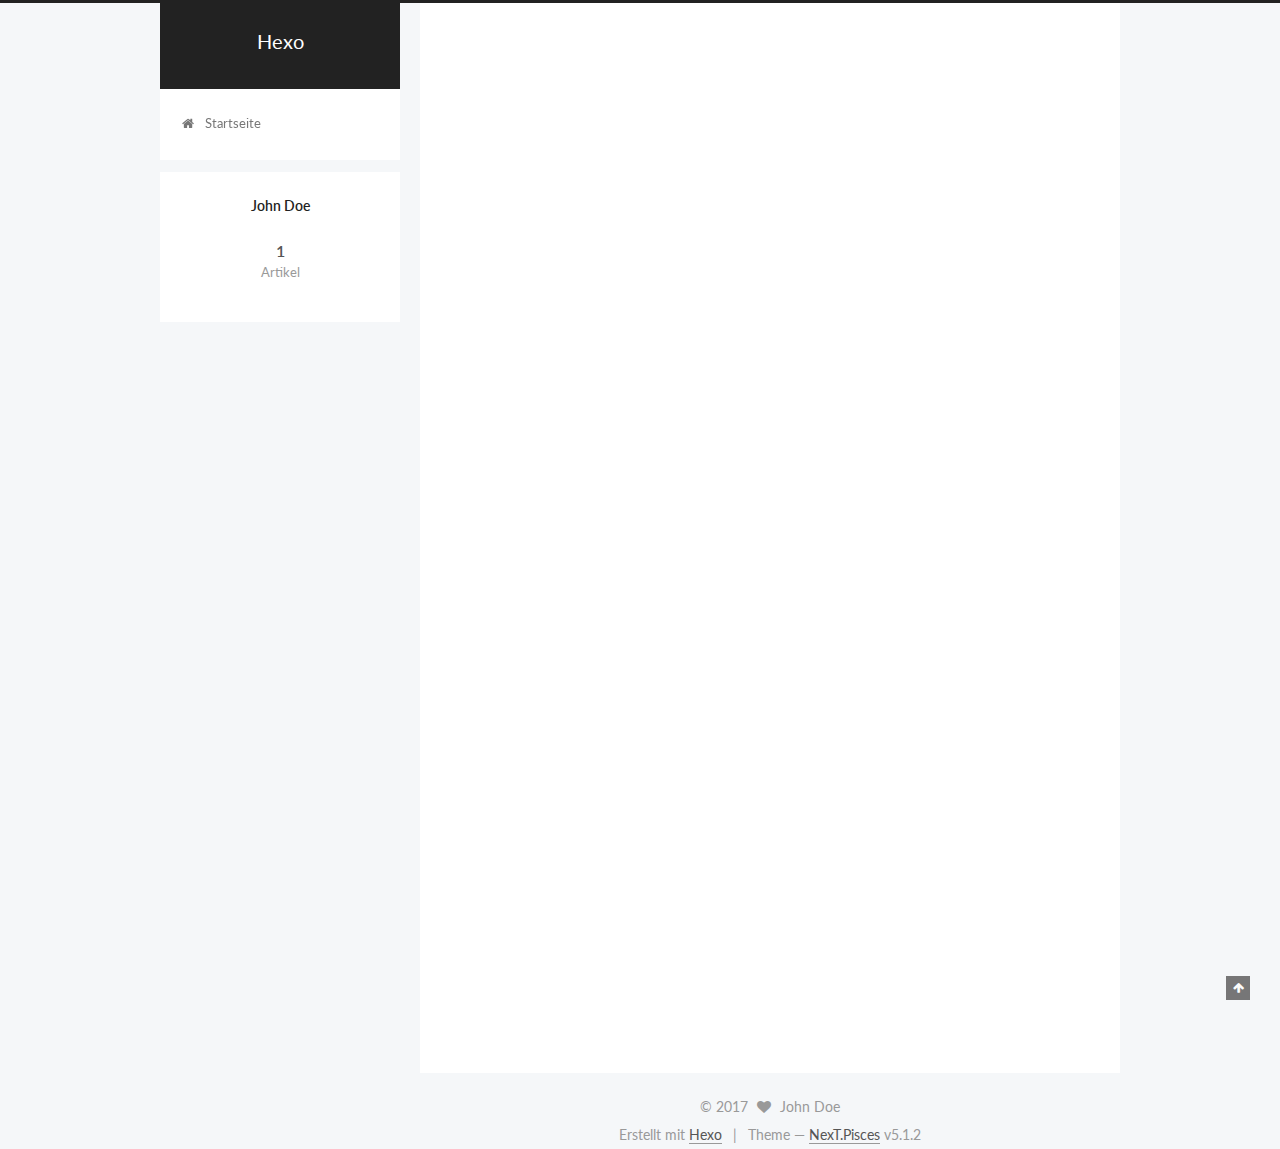
==== commit 08407af8: "Site updated: 2017-09-04 19:24:04" ====
--- a/index.html
+++ b/index.html
@@ -5,7 +5,7 @@
   
 
 
-<html class="theme-next muse use-motion" lang="">
+<html class="theme-next pisces use-motion" lang="">
 <head>
   <meta charset="UTF-8"/>
 <meta http-equiv="X-UA-Compatible" content="IE=edge" />
@@ -108,7 +108,7 @@
   var NexT = window.NexT || {};
   var CONFIG = {
     root: '/',
-    scheme: 'Muse',
+    scheme: 'Pisces',
     version: '5.1.2',
     sidebar: {"position":"left","display":"post","offset":12,"offset_float":12,"b2t":false,"scrollpercent":false,"onmobile":false},
     fancybox: true,
@@ -454,7 +454,7 @@
 
   <span class="post-meta-divider">|</span>
 
-  <div class="theme-info">Theme &mdash; <a class="theme-link" href="https://github.com/iissnan/hexo-theme-next">NexT.Muse</a> v5.1.2</div>
+  <div class="theme-info">Theme &mdash; <a class="theme-link" href="https://github.com/iissnan/hexo-theme-next">NexT.Pisces</a> v5.1.2</div>
 
 
         
@@ -538,6 +538,13 @@
   
   
 
+
+  <script type="text/javascript" src="/js/src/affix.js?v=5.1.2"></script>
+
+  <script type="text/javascript" src="/js/src/schemes/pisces.js?v=5.1.2"></script>
+
+
+
   <script type="text/javascript" src="/js/src/scrollspy.js?v=5.1.2"></script>
 <script type="text/javascript" src="/js/src/post-details.js?v=5.1.2"></script>
 
--- a/css/main.css
+++ b/css/main.css
@@ -189,7 +189,7 @@
   font-size: 14px;
   line-height: 2;
   color: #555;
-  background: #fff;
+  background: #f5f7f9;
 }
 @media (max-width: 767px) {
   body {
@@ -644,8 +644,8 @@
 @media (min-width: 992px) {
   .full-image.full-image.full-image {
     max-width: none;
-    width: 110%;
-    margin: 25px -5%;
+    width: 118%;
+    margin: 0 -9%;
   }
 }
 .blockquote-center,
@@ -933,7 +933,7 @@
   font-size: 14px;
   color: #fff;
   background: #222;
-  border: 2px solid #222;
+  border: 2px solid #555;
   text-decoration: none;
   border-radius: 0;
   transition-property: background-color;
@@ -944,8 +944,8 @@
 .btn:hover,
 .post-button .btn:hover {
   border-color: #222;
-  color: #222;
-  background: #fff;
+  color: #fff;
+  background: #222;
 }
 .btn-bar {
   display: block;
@@ -1050,7 +1050,7 @@
   width: 24px;
   background: #222;
   font-size: 12px;
-  opacity: 1;
+  opacity: 0.6;
   color: #fff;
   cursor: pointer;
   text-align: center;
@@ -1071,7 +1071,7 @@
   }
 }
 .back-to-top.back-to-top-on {
-  bottom: 19px;
+  bottom: 30px;
 }
 .header {
   background: transparent;
@@ -1120,7 +1120,7 @@
 .site-subtitle {
   margin-top: 10px;
   font-size: 13px;
-  color: #999;
+  color: #ddd;
 }
 .use-motion .brand {
   opacity: 0;
@@ -1193,7 +1193,8 @@
   transition-timing-function: ease-in-out;
   transition-delay: 0s;
 }
-.menu .menu-item a:hover {
+.menu .menu-item a:hover,
+.menu-item-active a {
   border-bottom-color: #222;
 }
 .menu .menu-item .fa {
@@ -1539,10 +1540,10 @@
   margin-top: 50px;
 }
 .post-button .btn {
-  color: #fff;
+  color: #555;
   font-size: 14px;
-  background: #222;
-  border-radius: 0;
+  background: #fff;
+  border-radius: 2px;
   line-height: 2;
   margin: 0 4px 8px 4px;
 }
@@ -1734,20 +1735,20 @@
   display: block;
   margin: 0 auto;
   padding: 2px;
-  max-width: 96px;
+  max-width: 120px;
   height: auto;
-  border: 2px solid #333;
+  border: 1px solid #eee;
 }
 .site-author-name {
-  margin: 5px 0 0;
+  margin: 0;
   text-align: center;
-  color: #f5f5f5;
-  font-weight: normal;
+  color: #222;
+  font-weight: 600;
 }
 .site-description {
-  margin-top: 5px;
+  margin-top: 0;
   text-align: center;
-  font-size: 14px;
+  font-size: 13px;
   color: #999;
 }
 .site-state {
@@ -1759,7 +1760,7 @@
 .site-state-item {
   display: inline-block;
   padding: 0 15px;
-  border-left: 1px solid #333;
+  border-left: 1px solid #eee;
 }
 .site-state-item:first-child {
   border-left: none;
@@ -1772,11 +1773,11 @@
   text-align: center;
   color: inherit;
   font-weight: 600;
-  font-size: 18px;
+  font-size: 16px;
 }
 .site-state-item-name {
   font-size: 13px;
-  color: inherit;
+  color: #999;
 }
 .feed-link {
   margin-top: 20px;
@@ -1821,7 +1822,7 @@
   width: 4px;
   height: 4px;
   border-radius: 50%;
-  background: #c8ccff;
+  background: #396006;
 }
 .links-of-blogroll {
   font-size: 13px;
@@ -1859,7 +1860,7 @@
   color: #555;
 }
 .sidebar-nav li:hover {
-  color: #f5f5f5;
+  color: #fc6423;
 }
 .page-post-detail .sidebar-nav-toc {
   padding: 0 5px;
@@ -1868,11 +1869,11 @@
   margin-left: 10px;
 }
 .sidebar-nav .sidebar-nav-active {
-  color: #87daff;
-  border-bottom-color: #87daff;
+  color: #fc6423;
+  border-bottom-color: #fc6423;
 }
 .sidebar-nav .sidebar-nav-active:hover {
-  color: #87daff;
+  color: #fc6423;
 }
 .sidebar-panel {
   display: none;
@@ -1905,12 +1906,12 @@
   transition-timing-function: ease-in-out;
   transition-delay: 0s;
   transition-property: all;
-  color: #999;
-  border-bottom-color: #555;
+  color: #666;
+  border-bottom-color: #ccc;
 }
 .post-toc ol a:hover {
-  color: #ccc;
-  border-bottom-color: #ccc;
+  color: #000;
+  border-bottom-color: #000;
 }
 .post-toc .nav-item {
   overflow: hidden;
@@ -1931,14 +1932,14 @@
   display: block;
 }
 .post-toc .nav .active > a {
-  color: #87daff;
-  border-bottom-color: #87daff;
+  color: #fc6423;
+  border-bottom-color: #fc6423;
 }
 .post-toc .nav .active-current > a {
-  color: #87daff;
+  color: #fc6423;
 }
 .post-toc .nav .active-current > a:hover {
-  color: #87daff;
+  color: #fc6423;
 }
 .footer {
   font-size: 14px;
@@ -2343,6 +2344,16 @@
   transform: translate(-50%, -50%);
   color: #ccc;
 }
+@media (min-width: 768px) and (max-width: 991px) {
+  .busuanzi-count {
+    width: auto;
+  }
+}
+@media (max-width: 767px) {
+  .busuanzi-count {
+    width: auto;
+  }
+}
 .site-uv,
 .site-pv,
 .page-pv {
@@ -2578,83 +2589,382 @@
   }
 }
 .page-post-detail .sidebar-toggle-line {
-  background: #87daff;
+  background: #fc6423;
 }
 .page-post-detail .comments {
   overflow: hidden;
 }
-@media (max-width: 767px) {
-  .header-inner,
-  .container .main-inner,
+.header {
+  position: relative;
+  margin: 0 auto;
+  width: 960px;
+}
+@media (min-width: 768px) and (max-width: 991px) {
+  .header {
+    width: auto;
+  }
+}
+@media (max-width: 767px) {
+  .header {
+    width: auto;
+  }
+}
+.header-inner {
+  position: absolute;
+  top: 0;
+  overflow: hidden;
+  padding: 0;
+  width: 240px;
+  background: #fff;
+  box-shadow: initial;
+  border-radius: initial;
+}
+@media (min-width: 1600px) {
+  .container .header-inner {
+    width: 240px;
+  }
+}
+@media (min-width: 768px) and (max-width: 991px) {
+  .header-inner {
+    position: relative;
+    width: auto;
+    border-radius: initial;
+  }
+}
+@media (max-width: 767px) {
+  .header-inner {
+    position: relative;
+    width: auto;
+    border-radius: initial;
+  }
+}
+.main:before,
+.main:after {
+  content: " ";
+  display: table;
+}
+.main:after {
+  clear: both;
+}
+.container .main-inner {
+  width: 960px;
+}
+@media (min-width: 768px) and (max-width: 991px) {
+  .container .main-inner {
+    width: auto;
+  }
+}
+@media (max-width: 767px) {
+  .container .main-inner {
+    width: auto;
+  }
+}
+.content-wrap {
+  float: right;
+  box-sizing: border-box;
+  padding: 40px;
+  width: 700px;
+  background: #fff;
+  min-height: 700px;
+  box-shadow: initial;
+  border-radius: initial;
+}
+@media (min-width: 768px) and (max-width: 991px) {
+  .content-wrap {
+    width: 100%;
+    padding: 20px;
+    border-radius: initial;
+  }
+}
+@media (max-width: 767px) {
+  .content-wrap {
+    width: 100%;
+    padding: 20px;
+    min-height: auto;
+    border-radius: initial;
+  }
+}
+.sidebar {
+  position: static;
+  float: left;
+  margin-top: 300px;
+  width: 240px;
+  background: #f5f7f9;
+  box-shadow: none;
+}
+@media (min-width: 768px) and (max-width: 991px) {
+  .sidebar {
+    display: none;
+  }
+}
+@media (max-width: 767px) {
+  .sidebar {
+    display: none;
+  }
+}
+.sidebar-toggle {
+  display: none;
+}
+.footer-inner {
+  width: 960px;
+  padding-left: 260px;
+}
+@media (min-width: 768px) and (max-width: 991px) {
   .footer-inner {
     width: auto;
-  }
-}
-embed {
-  display: block;
-  margin: 0px auto 25px auto;
-}
-.custom-logo .site-meta-headline {
-  text-align: center;
-}
-.custom-logo .brand {
+    padding-left: 0 !important;
+    padding-right: 0 !important;
+  }
+}
+@media (max-width: 767px) {
+  .footer-inner {
+    width: auto;
+    padding-left: 0 !important;
+    padding-right: 0 !important;
+  }
+}
+.sidebar-position-right .header-inner {
+  right: 0;
+}
+.sidebar-position-right .content-wrap {
+  float: left;
+}
+.sidebar-position-right .sidebar {
+  float: right;
+}
+.sidebar-position-right .footer-inner {
+  padding-left: 0;
+  padding-right: 260px;
+}
+.site-brand-wrapper {
+  position: relative;
+}
+.site-meta {
+  padding: 20px 0;
+  color: #fff;
+  background: #222;
+}
+@media (min-width: 768px) and (max-width: 991px) {
+  .site-meta {
+    box-shadow: 0 0 16px rgba(0,0,0,0.5);
+  }
+}
+@media (max-width: 767px) {
+  .site-meta {
+    box-shadow: 0 0 16px rgba(0,0,0,0.5);
+  }
+}
+.brand {
+  padding: 0;
   background: none;
 }
-.custom-logo .site-title {
-  margin: 10px auto 0;
-  font-size: 24px;
-  color: #222;
-}
-.custom-logo .site-title a {
-  border: none;
-}
-.custom-logo-image {
-  margin: 0 auto;
-  padding: 5px;
-  max-width: 150px;
-  background: #fff;
-}
-@media (max-width: 767px) {
-  .site-nav {
-    position: absolute;
-    left: 0;
-    top: 52px;
-    margin: 0;
-    width: 100%;
-    padding: 0;
-    background: #fff;
-    border-bottom: 1px solid #ddd;
-    z-index: 1;
-  }
-}
-@media (max-width: 767px) {
-  .menu {
-    text-align: left;
-  }
-}
-@media (max-width: 767px) {
-  .menu .menu-item {
-    display: block;
-    margin: 0 10px;
-    vertical-align: top;
-  }
-}
-@media (max-width: 767px) {
-  .menu .menu-item br {
-    display: none;
-  }
-}
-@media (max-width: 767px) {
-  .menu .menu-item a {
-    padding: 5px 10px;
-  }
-}
-.menu .menu-item .fa {
-  margin-right: 0;
+.brand:hover {
+  color: #fff;
+}
+.site-subtitle {
+  margin: 10px 10px 0;
+  font-weight: initial;
 }
 .site-search form {
   display: none;
 }
+.site-nav {
+  border-top: none;
+}
+@media (min-width: 768px) and (max-width: 991px) {
+  .site-nav {
+    display: none !important;
+  }
+}
+@media (min-width: 768px) and (max-width: 991px) {
+  .site-nav-on {
+    display: block !important;
+  }
+}
+.menu .menu-item {
+  display: block;
+  margin: 0;
+}
+.menu .menu-item a {
+  position: relative;
+  box-sizing: border-box;
+  padding: 5px 20px;
+  text-align: left;
+  line-height: inherit;
+  transition-property: background-color;
+  transition-duration: 0.2s;
+  transition-timing-function: ease-in-out;
+  transition-delay: 0s;
+}
+.menu .menu-item a:hover,
+.menu-item-active a {
+  background: #f9f9f9;
+  border-bottom-color: #fff;
+}
+.menu .menu-item br {
+  display: none;
+}
+.menu-item-active a:after {
+  content: " ";
+  position: absolute;
+  top: 50%;
+  margin-top: -3px;
+  right: 15px;
+  width: 6px;
+  height: 6px;
+  border-radius: 50%;
+  background-color: #bbb;
+}
+.btn-bar {
+  background-color: #fff;
+}
+.site-nav-toggle {
+  left: 20px;
+  top: 50%;
+  -webkit-transform: translateY(-50%);
+  -webkit-transform: translateY(-50%);
+  -moz-transform: translateY(-50%);
+  -ms-transform: translateY(-50%);
+  -o-transform: translateY(-50%);
+  transform: translateY(-50%);
+}
+@media (min-width: 768px) and (max-width: 991px) {
+  .site-nav-toggle {
+    display: block;
+  }
+}
+.use-motion .sidebar .motion-element {
+  opacity: 1;
+}
+.sidebar {
+  display: none;
+  right: auto;
+  bottom: auto;
+  -webkit-transform: none;
+}
+.sidebar-inner {
+  box-sizing: border-box;
+  width: 240px;
+  color: #555;
+  background: #fff;
+  box-shadow: initial;
+  border-radius: initial;
+}
+.sidebar-inner.affix {
+  position: fixed;
+  top: 12px;
+}
+.site-overview {
+  margin: 0 2px;
+  text-align: left;
+}
+.site-author:before,
+.site-author:after {
+  content: " ";
+  display: table;
+}
+.site-author:after {
+  clear: both;
+}
+.sidebar a {
+  color: #555;
+}
+.sidebar a:hover {
+  color: #222;
+}
+.links-of-author-item a:before {
+  display: none;
+}
+.links-of-author-item a {
+  border-bottom: none;
+  text-decoration: underline;
+}
+.feed-link {
+  border-top: 1px dotted #ccc;
+  border-bottom: 1px dotted #ccc;
+  text-align: center;
+}
+.feed-link a {
+  display: block;
+  color: #fc6423;
+  border: none;
+}
+.feed-link a:hover {
+  background: none;
+  color: #e34603;
+}
+.feed-link a:hover i {
+  color: #e34603;
+}
+.links-of-author-item {
+  margin: 5px 0 0;
+  width: 50%;
+}
+.links-of-author-item a {
+  max-width: 216px;
+  box-sizing: border-box;
+  display: inline-block;
+  margin-right: 0;
+  margin-bottom: 0;
+  padding: 0 5px;
+  overflow: hidden;
+  white-space: nowrap;
+  text-overflow: ellipsis;
+}
+.links-of-author-item a {
+  display: block;
+  text-decoration: none;
+}
+.links-of-author-item a:hover {
+  border-radius: 4px;
+  background: #eee;
+}
+.links-of-author-item .fa {
+  margin-right: 2px;
+  font-size: 16px;
+}
+.links-of-author-item .fa-globe {
+  font-size: 15px;
+}
+.links-of-blogroll {
+  text-align: center;
+  margin-top: 20px;
+  padding: 3px 0 0;
+  border-top: 1px dotted #ccc;
+}
+.links-of-blogroll-title {
+  margin-top: 0;
+}
+.links-of-blogroll-item {
+  padding: 0;
+}
+.links-of-blogroll-inline:before,
+.links-of-blogroll-inline:after {
+  content: " ";
+  display: table;
+}
+.links-of-blogroll-inline:after {
+  clear: both;
+}
 .links-of-blogroll-inline .links-of-blogroll-item {
-  display: inline-block;
-}
+  margin: 5px 0 0;
+  width: 50%;
+  display: inline-block;
+  width: unset;
+}
+.links-of-blogroll-inline .links-of-blogroll-item a {
+  max-width: 216px;
+  box-sizing: border-box;
+  display: inline-block;
+  margin-right: 0;
+  margin-bottom: 0;
+  padding: 0 5px;
+  overflow: hidden;
+  white-space: nowrap;
+  text-overflow: ellipsis;
+}
+@media (max-width: 767px) {
+  .post-body {
+    text-align: justify;
+  }
+}
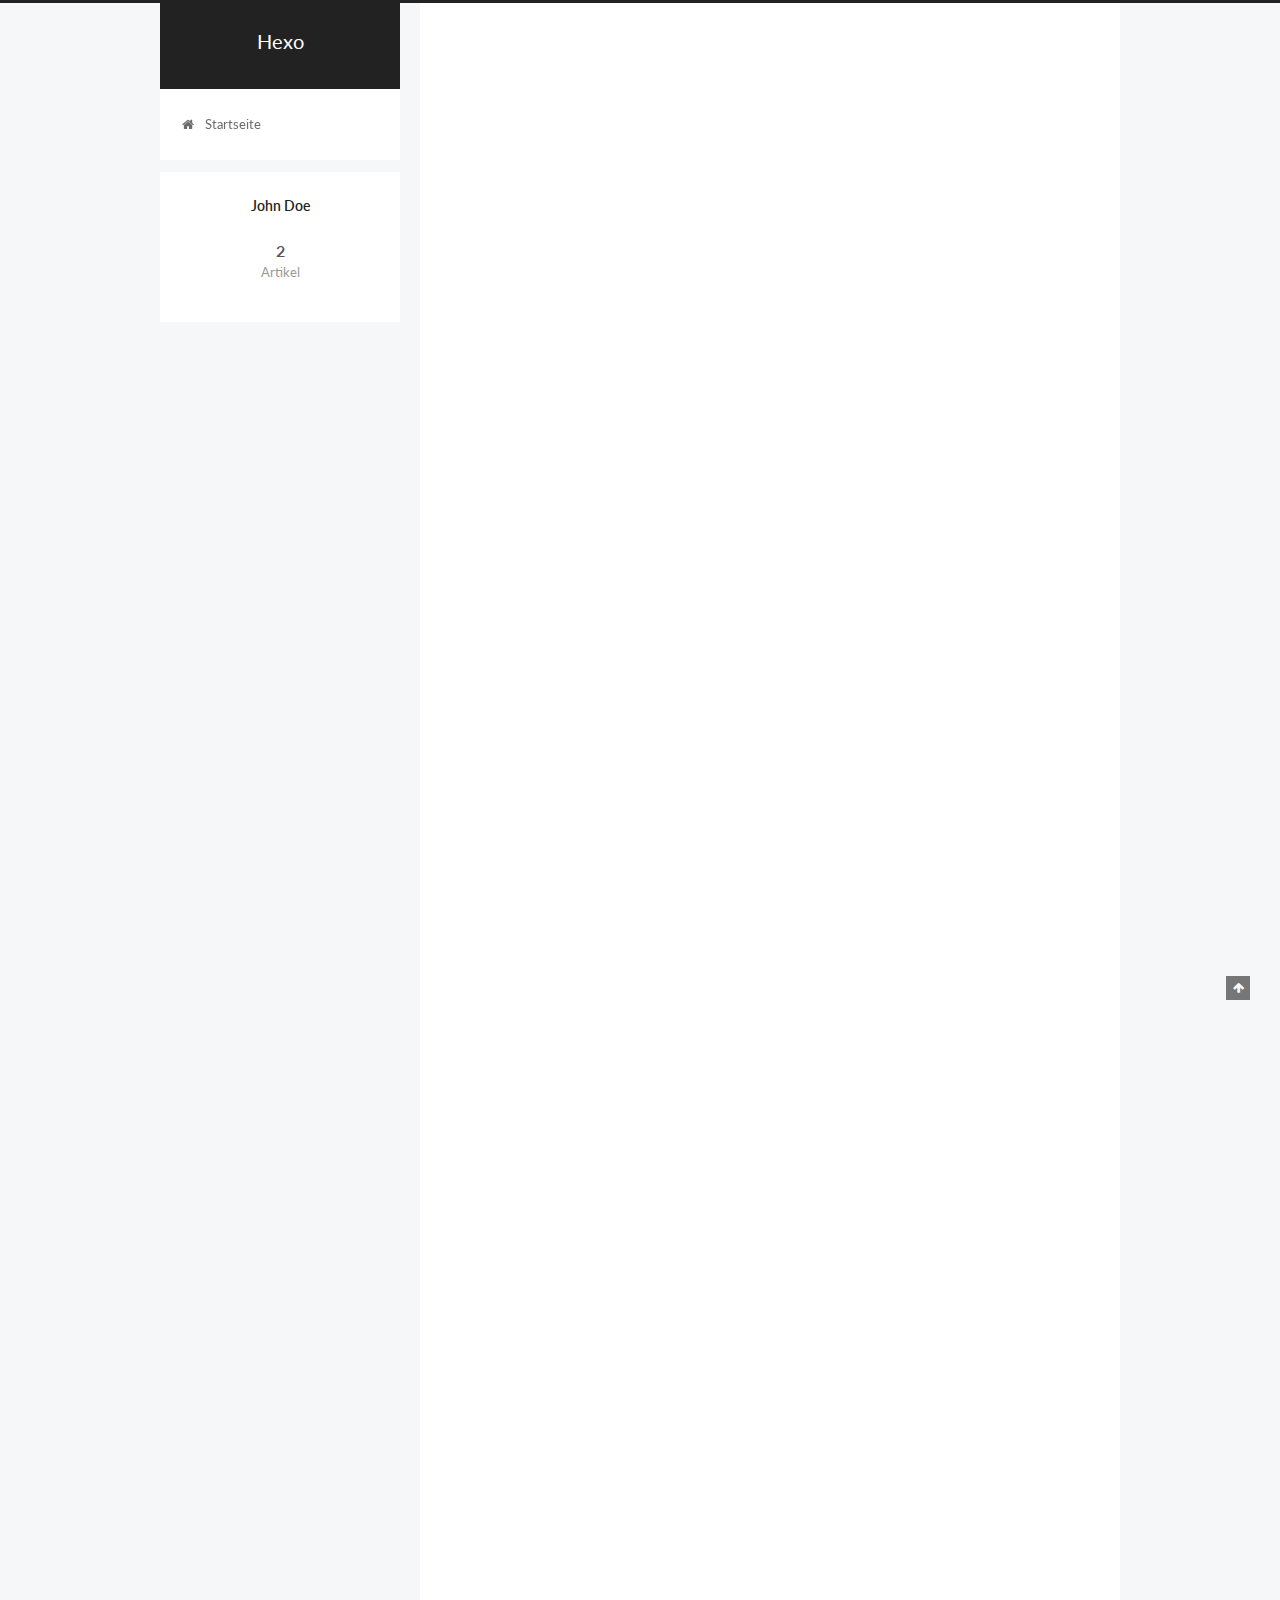
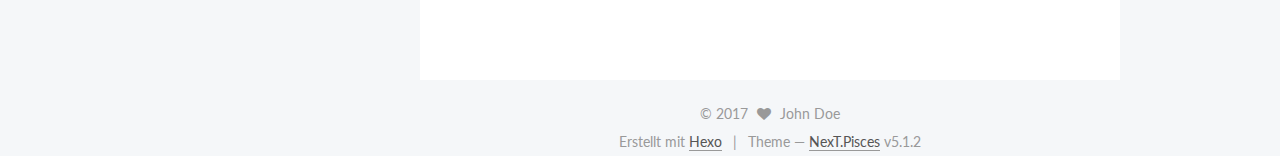
==== commit f3763322: "Site updated: 2017-09-05 16:08:27" ====
--- a/index.html
+++ b/index.html
@@ -234,6 +234,137 @@
   
   
   <div class="post-block">
+    <link itemprop="mainEntityOfPage" href="http://yoursite.com/2017/09/05/This-is-a-volleyball/">
+
+    <span hidden itemprop="author" itemscope itemtype="http://schema.org/Person">
+      <meta itemprop="name" content="John Doe">
+      <meta itemprop="description" content="">
+      <meta itemprop="image" content="/images/avatar.gif">
+    </span>
+
+    <span hidden itemprop="publisher" itemscope itemtype="http://schema.org/Organization">
+      <meta itemprop="name" content="Hexo">
+    </span>
+
+    
+      <header class="post-header">
+
+        
+        
+          <h1 class="post-title" itemprop="name headline">
+                
+                <a class="post-title-link" href="/2017/09/05/This-is-a-volleyball/" itemprop="url">This is a volleyball</a></h1>
+        
+
+        <div class="post-meta">
+          <span class="post-time">
+            
+              <span class="post-meta-item-icon">
+                <i class="fa fa-calendar-o"></i>
+              </span>
+              
+                <span class="post-meta-item-text">Veröffentlicht am</span>
+              
+              <time title="Post created" itemprop="dateCreated datePublished" datetime="2017-09-05T16:06:36+08:00">
+                2017-09-05
+              </time>
+            
+
+            
+
+            
+          </span>
+
+          
+
+          
+            
+          
+
+          
+          
+
+          
+
+          
+
+          
+
+        </div>
+      </header>
+    
+
+    
+    
+    
+    <div class="post-body" itemprop="articleBody">
+
+      
+      
+
+      
+        
+          
+            <h3 id="This-is-a-volleyball"><a href="#This-is-a-volleyball" class="headerlink" title="This is a volleyball"></a>This is a volleyball</h3><h4 id="This-is-a-volleyball-1"><a href="#This-is-a-volleyball-1" class="headerlink" title="This is a volleyball"></a>This is a volleyball</h4><blockquote>
+<p>This is a volleyball</p>
+</blockquote>
+<figure class="highlight plain"><table><tr><td class="gutter"><pre><div class="line">1</div></pre></td><td class="code"><pre><div class="line">This is a volleyball</div></pre></td></tr></table></figure>
+<ol>
+<li>This is a volleyball</li>
+<li>This is a volleyball</li>
+</ol>
+<ul>
+<li>This is a volleyball</li>
+<li>This is a volleyball</li>
+</ul>
+
+          
+        
+      
+    </div>
+    
+    
+    
+
+    
+
+    
+
+    
+
+    <footer class="post-footer">
+      
+
+      
+
+      
+
+      
+      
+        <div class="post-eof"></div>
+      
+    </footer>
+  </div>
+  
+  
+  
+  </article>
+
+
+    
+      
+
+  
+
+  
+  
+  
+
+  <article class="post post-type-normal" itemscope itemtype="http://schema.org/Article">
+  
+  
+  
+  <div class="post-block">
     <link itemprop="mainEntityOfPage" href="http://yoursite.com/2017/09/04/hello-world/">
 
     <span hidden itemprop="author" itemscope itemtype="http://schema.org/Person">
@@ -394,7 +525,7 @@
             
               <a href="/archives">
             
-                <span class="site-state-item-count">1</span>
+                <span class="site-state-item-count">2</span>
                 <span class="site-state-item-name">Artikel</span>
               </a>
             </div>
--- a/css/main.css
+++ b/css/main.css
@@ -1822,7 +1822,7 @@
   width: 4px;
   height: 4px;
   border-radius: 50%;
-  background: #396006;
+  background: #ff4a21;
 }
 .links-of-blogroll {
   font-size: 13px;
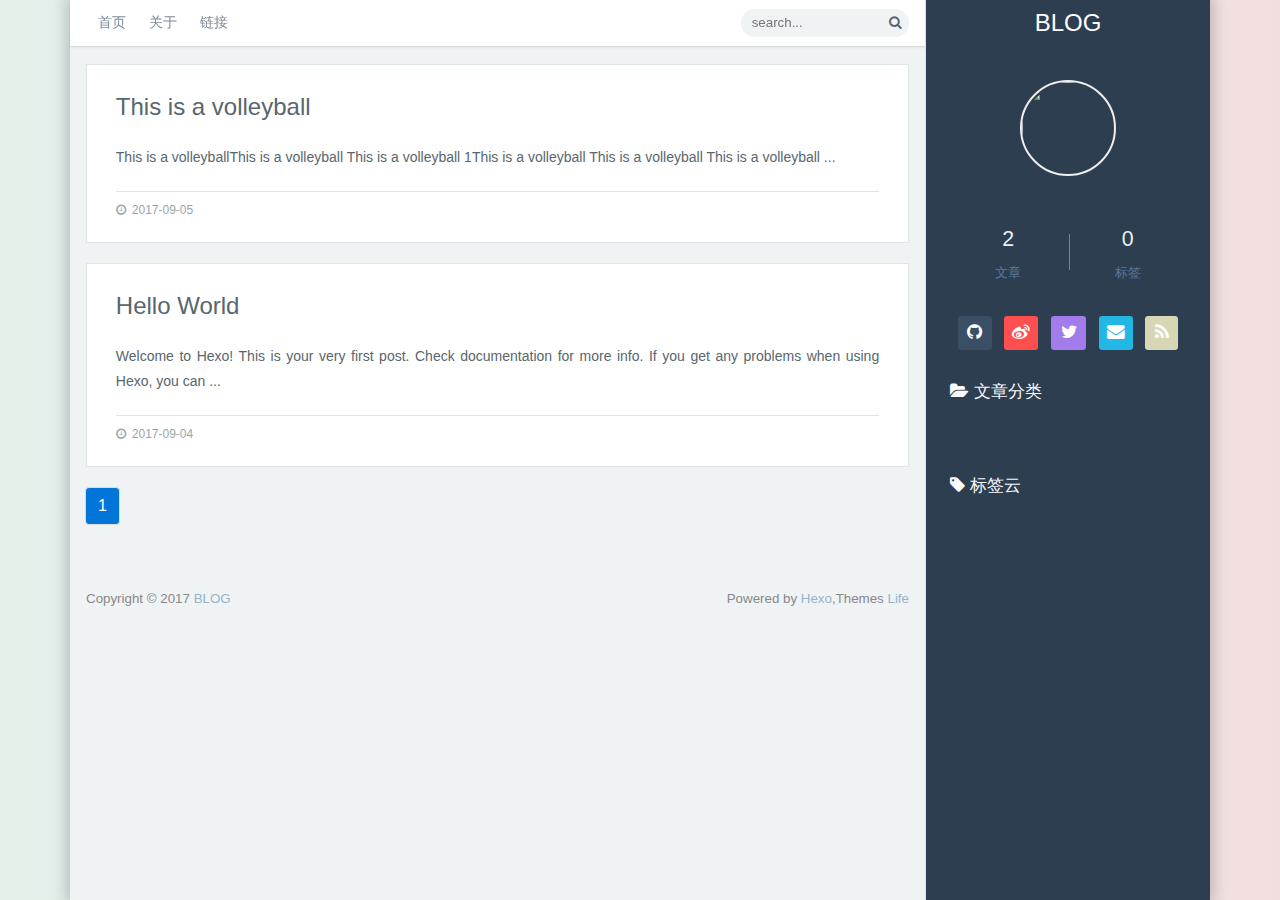
==== commit e688a088: "Site updated: 2017-10-26 10:35:08" ====
--- a/index.html
+++ b/index.html
@@ -1,740 +1,268 @@
-<!DOCTYPE html>
-
-
-
-  
-
-
-<html class="theme-next pisces use-motion" lang="">
+
+
+
+
+
+
+
+
+
+
+
+
+
+
+
+<!doctype html>
+<html lang="">
 <head>
-  <meta charset="UTF-8"/>
-<meta http-equiv="X-UA-Compatible" content="IE=edge" />
-<meta name="viewport" content="width=device-width, initial-scale=1, maximum-scale=1"/>
-<meta name="theme-color" content="#222">
-
-
-
-
-
-
-
-
-
-<meta http-equiv="Cache-Control" content="no-transform" />
-<meta http-equiv="Cache-Control" content="no-siteapp" />
-
-
-
-
-
-
-
-
-
-
-
-
-
-
-
-
-  
-  
-  <link href="/lib/fancybox/source/jquery.fancybox.css?v=2.1.5" rel="stylesheet" type="text/css" />
-
-
-
-
-  
-  
-  
-  
-
-  
-    
-    
-  
-
-  
-
-  
-
-  
-
-  
-
-  
-    
-    
-    <link href="//fonts.googleapis.com/css?family=Lato:300,300italic,400,400italic,700,700italic&subset=latin,latin-ext" rel="stylesheet" type="text/css">
-  
-
-
-
-
-
-
-<link href="/lib/font-awesome/css/font-awesome.min.css?v=4.6.2" rel="stylesheet" type="text/css" />
-
-<link href="/css/main.css?v=5.1.2" rel="stylesheet" type="text/css" />
-
-
-  <meta name="keywords" content="Hexo, NexT" />
-
-
-
-
-
-
-
-
-  <link rel="shortcut icon" type="image/x-icon" href="/favicon.ico?v=5.1.2" />
-
-
-
-
-
-
-<meta property="og:type" content="website">
-<meta property="og:title" content="Hexo">
-<meta property="og:url" content="http://yoursite.com/index.html">
-<meta property="og:site_name" content="Hexo">
-<meta name="twitter:card" content="summary">
-<meta name="twitter:title" content="Hexo">
-
-
-
-<script type="text/javascript" id="hexo.configurations">
-  var NexT = window.NexT || {};
-  var CONFIG = {
-    root: '/',
-    scheme: 'Pisces',
-    version: '5.1.2',
-    sidebar: {"position":"left","display":"post","offset":12,"offset_float":12,"b2t":false,"scrollpercent":false,"onmobile":false},
-    fancybox: true,
-    tabs: true,
-    motion: {"enable":true,"async":false,"transition":{"post_block":"fadeIn","post_header":"slideDownIn","post_body":"slideDownIn","coll_header":"slideLeftIn"}},
-    duoshuo: {
-      userId: '0',
-      author: 'Author'
-    },
-    algolia: {
-      applicationID: '',
-      apiKey: '',
-      indexName: '',
-      hits: {"per_page":10},
-      labels: {"input_placeholder":"Search for Posts","hits_empty":"We didn't find any results for the search: ${query}","hits_stats":"${hits} results found in ${time} ms"}
-    }
-  };
+  <meta charset="UTF-8">
+  <meta http-equiv="X-UA-Compatible" content="IE=edge, chrome=1">
+  <meta name="renderer" content="webkit">
+  <meta name="viewport" content="width=device-width, initial-scale=1, maximum-scale=1, shrink-to-fit=no", user-scalable=no">
+  <title>BLOG</title>
+  <link rel="shortcut icon" href="">
+  
+    
+    
+      <link rel="stylesheet" href="/css/bootstrap.min.css">
+    
+      <link rel="stylesheet" href="/css/font-awesome.min.css">
+    
+      <link rel="stylesheet" href="/css/atom-one-dark.css">
+    
+      <link rel="stylesheet" href="/css/jquery.fancybox.min.css">
+    
+      <link rel="stylesheet" href="/css/nprogress.min.css">
+    
+      <link rel="stylesheet" href="/css/valine.css">
+    
+      <link rel="stylesheet" href="/css/life.css">
+    
+  
+
+  
+
+  <!-- jQuery first, then Tether, then Bootstrap JS. -->
+  
+  
+  
+    <script src="/js/jquery-2.2.4.min.js"></script>
+  
+    <script src="https://cdn1.lncld.net/static/js/3.1.0/av-min.js"></script>
+  
+    <script src="/js/jquery.pjax.js"></script>
+  
+    <script src="/js/nprogress.min.js"></script>
+  
+    <script src="/js/tether.min.js"></script>
+  
+    <script src="/js/bootstrap.min.js"></script>
+  
+    <script src="/js/highlight.min.js"></script>
+  
+    <script src="/js/highlightjs-line-numbers.min.js"></script>
+  
+    <script src="/js/jquery.fancybox.js"></script>
+  
+    <script src="/js/jquery.qrcode.min.js"></script>
+  
+    <script src="/js/Valine.min.js"></script>
+  
+  
+</head>
+<body>
+<script>AV.init({appId:'',appKey:''});</script>
+<script type="text/javascript">
+      var config = {
+            ClasS: 'Counter',
+            el:'.views',
+            elP: '.views-post'
+      }
 </script>
-
-
-
-  <link rel="canonical" href="http://yoursite.com/"/>
-
-
-
-
-
-  <title>Hexo</title>
-  
-
-
-
-
-
-
-
-
-</head>
-
-<body itemscope itemtype="http://schema.org/WebPage" lang="">
-
-  
-  
-    
-  
-
-  <div class="container sidebar-position-left 
-  page-home">
-    <div class="headband"></div>
-
-    <header id="header" class="header" itemscope itemtype="http://schema.org/WPHeader">
-      <div class="header-inner"><div class="site-brand-wrapper">
-  <div class="site-meta ">
-    
-
-    <div class="custom-logo-site-title">
-      <a href="/"  class="brand" rel="start">
-        <span class="logo-line-before"><i></i></span>
-        <span class="site-title">Hexo</span>
-        <span class="logo-line-after"><i></i></span>
-      </a>
+<div class="container">
+    <div class="row blog-box-shadow">
+        <!--博客主栏开始-->
+        <div class="col-xl-9 col-lg-12 blog-main" id="pjax-box">
+            <header class="blog-header">
+                <a href="http://yoursite.com" class="blog-header-mobile-title">BLOG</a>
+                <a href="javascript:;" class="blog-header-navbar-btn"><i class="fa fa-bars"></i></a>
+                <nav class="blog-header-navbar blog-header-fixed">
+                    <ul class="blog-navbar-links">
+                        
+                          <li class="blog-nav-item"><a href="/" class="transition">首页</a></li>
+                        
+                          <li class="blog-nav-item"><a href="/about/" class="transition">关于</a></li>
+                        
+                          <li class="blog-nav-item"><a href="/links/" class="transition">链接</a></li>
+                        
+                        <div class="blog-navbar-right">
+                            <form action="">
+                                <div class="input-group">
+                                    <input type="text" class="blog-header-search" placeholder="search...">
+                                    <buttn type="submit" class="blog-header-search-btn"><i class="fa fa-search"></i></buttn>
+                                </div>
+                            </form>
+                        </div>
+                    </ul>
+                </nav>
+            </header>
+                
+<div class="blog-main-post">
+	<div class="index-post-br"></div>
+  
+
+
+
+<article class="blog-post-block">
+    
+
+    <div class="blog-post-block-padding">
+        <a href="/2017/09/05/This-is-a-volleyball/">This is a volleyball</a>
+        <section>
+            
+                
+                This is a volleyballThis is a volleyball
+This is a volleyball
+
+1This is a volleyball
+
+This is a volleyball
+This is a volleyball
+
+
+
+                ...
+            
+        </section>
+        <footer>
+        
+            <time datetime="2017-09-05T08:06:36.000Z"><i class="fa fa-clock-o"></i>2017-09-05</time>
+        
+        
+        
+        
+        
+        </footer>
     </div>
-      
-        <p class="site-subtitle"></p>
-      
-  </div>
-
-  <div class="site-nav-toggle">
-    <button>
-      <span class="btn-bar"></span>
-      <span class="btn-bar"></span>
-      <span class="btn-bar"></span>
-    </button>
-  </div>
+</article>
+
+
+<article class="blog-post-block">
+    
+
+    <div class="blog-post-block-padding">
+        <a href="/2017/09/04/hello-world/">Hello World</a>
+        <section>
+            
+                
+                Welcome to Hexo! This is your very first post. Check documentation for more info. If you get any problems when using Hexo, you can
+                ...
+            
+        </section>
+        <footer>
+        
+            <time datetime="2017-09-04T11:13:00.000Z"><i class="fa fa-clock-o"></i>2017-09-04</time>
+        
+        
+        
+        
+        
+        </footer>
+    </div>
+</article>
+
+
+
+  
+    <nav id="pagination" class="blog-pagination">
+            <span class="page-number current">1</span>
+    </nav>
+
+ </div>
+
+                
+            <footer class="blog-footer">
+                <p class="blog-footer-left">Copyright © 2017 <a href="http://yoursite.com">BLOG</a></p>
+                <p class="blog-footer-right">Powered by <a href="https://hexo.io" target="_blank">Hexo</a>,Themes <a href="https://weic.me/themes-life/" target="_blank">Life</a></p>
+            </footer>
+        </div><!--博客主栏结束-->
+        <!--博客侧边栏开始-->
+        <div class="col-xl-3 blog-sidebar">
+            <div class="blog-sidebar-title">
+                <a href="">BLOG</a>
+            </div>
+            <div class="blog-sidebar-logo">
+                <img src="http://dl.weic96.cn/logo.png">
+            </div>
+            <div class="blog-sidebar-count blog-sidebar-padding">
+                <div class="blog-sidebar-count-left">
+                    <p class="blog-sidebar-count-p">2</p>
+                    <span class="blog-sidebar-count-span">文章</span>
+                </div>
+                <div class="blog-sidebar-count-right">
+                    <p class="blog-sidebar-count-p">0</p>
+                    <span class="blog-sidebar-count-span">标签</span>
+                </div>
+                <div style="clear: both;"></div>
+            </div>
+            <div class="blog-sidebar-icon blog-sidebar-padding">
+                <ul>
+                    <li><a href="" class="icon-github" target="_blank" data-toggle="tooltip" data-placement="top" title="Github"><i class="fa fa-github"></i></a></li>
+                    <li><a href="" class="icon-weibo" target="_blank" data-toggle="tooltip" data-placement="top" title="新浪微博"><i class="fa fa-weibo"></i></a></li>
+                    <li><a href="" class="icon-twitter" target="_blank" data-toggle="tooltip" data-placement="top" title="Twitter"><i class="fa fa-twitter"></i></a></li>
+                    <!--<li><a href="" class="icon-facebook" target="_blank" data-toggle="tooltip" data-placement="top" title="FaceBook"><i class="fa fa-facebook"></i></a></li>-->
+                    <li><a href="mailto:" class="icon-email" data-toggle="tooltip" data-placement="top" title="E-Mail"><i class="fa fa-envelope"></i></a></li>
+                    <li><a href="" class="icon-rss" data-toggle="tooltip" target="_blank" data-placement="top" title="RSS"><i class="fa fa-rss"></i></a></li>
+                </ul>
+            </div>
+            <div class="blog-sidebar-categories">
+                <h4 class="blog-sidebar-h4"><i class="fa fa-folder-open"></i>&nbsp;文章分类</h4>
+                <ul class="list-group blog-sidebar-padding">
+                  
+                </ul>
+            </div>
+            <div class="blog-sidebar-tags">
+                <h4 class="blog-sidebar-h4"><i class="fa fa-tag"></i>&nbsp;标签云</h4>
+                <ul class="blog-sidebar-tags-ul blog-sidebar-padding">
+                  
+                </ul>
+            </div>
+            <script>
+              // 博客侧栏标签云随机色
+              var tag_cloud = $('.tag-could');
+              tag_cloud.each(function () {
+                  var Cnum = 9;
+                  var Crand = parseInt(Math.random() * Cnum);
+                  $(this).addClass("tag-could" + Crand);
+              })
+            </script>
+            <!--返回顶部按钮-->
+            <div class="retop">
+                <i class="fa fa-angle-up"></i>
+            </div>
+        </div><!--博客侧边栏结束-->
+    </div>
 </div>
-
-<nav class="site-nav">
-  
-
-  
-    <ul id="menu" class="menu">
-      
-        
-        <li class="menu-item menu-item-home">
-          <a href="/" rel="section">
-            
-              <i class="menu-item-icon fa fa-fw fa-home"></i> <br />
-            
-            Startseite
-          </a>
-        </li>
-      
-
-      
-    </ul>
-  
-
-  
-</nav>
-
-
-
- </div>
-    </header>
-
-    <main id="main" class="main">
-      <div class="main-inner">
-        <div class="content-wrap">
-          <div id="content" class="content">
-            
-  <section id="posts" class="posts-expand">
-    
-      
-
-  
-
-  
-  
-  
-
-  <article class="post post-type-normal" itemscope itemtype="http://schema.org/Article">
-  
-  
-  
-  <div class="post-block">
-    <link itemprop="mainEntityOfPage" href="http://yoursite.com/2017/09/05/This-is-a-volleyball/">
-
-    <span hidden itemprop="author" itemscope itemtype="http://schema.org/Person">
-      <meta itemprop="name" content="John Doe">
-      <meta itemprop="description" content="">
-      <meta itemprop="image" content="/images/avatar.gif">
-    </span>
-
-    <span hidden itemprop="publisher" itemscope itemtype="http://schema.org/Organization">
-      <meta itemprop="name" content="Hexo">
-    </span>
-
-    
-      <header class="post-header">
-
-        
-        
-          <h1 class="post-title" itemprop="name headline">
-                
-                <a class="post-title-link" href="/2017/09/05/This-is-a-volleyball/" itemprop="url">This is a volleyball</a></h1>
-        
-
-        <div class="post-meta">
-          <span class="post-time">
-            
-              <span class="post-meta-item-icon">
-                <i class="fa fa-calendar-o"></i>
-              </span>
-              
-                <span class="post-meta-item-text">Veröffentlicht am</span>
-              
-              <time title="Post created" itemprop="dateCreated datePublished" datetime="2017-09-05T16:06:36+08:00">
-                2017-09-05
-              </time>
-            
-
-            
-
-            
-          </span>
-
-          
-
-          
-            
-          
-
-          
-          
-
-          
-
-          
-
-          
-
-        </div>
-      </header>
-    
-
-    
-    
-    
-    <div class="post-body" itemprop="articleBody">
-
-      
-      
-
-      
-        
-          
-            <h3 id="This-is-a-volleyball"><a href="#This-is-a-volleyball" class="headerlink" title="This is a volleyball"></a>This is a volleyball</h3><h4 id="This-is-a-volleyball-1"><a href="#This-is-a-volleyball-1" class="headerlink" title="This is a volleyball"></a>This is a volleyball</h4><blockquote>
-<p>This is a volleyball</p>
-</blockquote>
-<figure class="highlight plain"><table><tr><td class="gutter"><pre><div class="line">1</div></pre></td><td class="code"><pre><div class="line">This is a volleyball</div></pre></td></tr></table></figure>
-<ol>
-<li>This is a volleyball</li>
-<li>This is a volleyball</li>
-</ol>
-<ul>
-<li>This is a volleyball</li>
-<li>This is a volleyball</li>
-</ul>
-
-          
-        
-      
-    </div>
-    
-    
-    
-
-    
-
-    
-
-    
-
-    <footer class="post-footer">
-      
-
-      
-
-      
-
-      
-      
-        <div class="post-eof"></div>
-      
-    </footer>
-  </div>
-  
-  
-  
-  </article>
-
-
-    
-      
-
-  
-
-  
-  
-  
-
-  <article class="post post-type-normal" itemscope itemtype="http://schema.org/Article">
-  
-  
-  
-  <div class="post-block">
-    <link itemprop="mainEntityOfPage" href="http://yoursite.com/2017/09/04/hello-world/">
-
-    <span hidden itemprop="author" itemscope itemtype="http://schema.org/Person">
-      <meta itemprop="name" content="John Doe">
-      <meta itemprop="description" content="">
-      <meta itemprop="image" content="/images/avatar.gif">
-    </span>
-
-    <span hidden itemprop="publisher" itemscope itemtype="http://schema.org/Organization">
-      <meta itemprop="name" content="Hexo">
-    </span>
-
-    
-      <header class="post-header">
-
-        
-        
-          <h1 class="post-title" itemprop="name headline">
-                
-                <a class="post-title-link" href="/2017/09/04/hello-world/" itemprop="url">Hello World</a></h1>
-        
-
-        <div class="post-meta">
-          <span class="post-time">
-            
-              <span class="post-meta-item-icon">
-                <i class="fa fa-calendar-o"></i>
-              </span>
-              
-                <span class="post-meta-item-text">Veröffentlicht am</span>
-              
-              <time title="Post created" itemprop="dateCreated datePublished" datetime="2017-09-04T19:13:00+08:00">
-                2017-09-04
-              </time>
-            
-
-            
-
-            
-          </span>
-
-          
-
-          
-            
-          
-
-          
-          
-
-          
-
-          
-
-          
-
-        </div>
-      </header>
-    
-
-    
-    
-    
-    <div class="post-body" itemprop="articleBody">
-
-      
-      
-
-      
-        
-          
-            <p>Welcome to <a href="https://hexo.io/" target="_blank" rel="external">Hexo</a>! This is your very first post. Check <a href="https://hexo.io/docs/" target="_blank" rel="external">documentation</a> for more info. If you get any problems when using Hexo, you can find the answer in <a href="https://hexo.io/docs/troubleshooting.html" target="_blank" rel="external">troubleshooting</a> or you can ask me on <a href="https://github.com/hexojs/hexo/issues" target="_blank" rel="external">GitHub</a>.</p>
-<h2 id="Quick-Start"><a href="#Quick-Start" class="headerlink" title="Quick Start"></a>Quick Start</h2><h3 id="Create-a-new-post"><a href="#Create-a-new-post" class="headerlink" title="Create a new post"></a>Create a new post</h3><figure class="highlight bash"><table><tr><td class="gutter"><pre><div class="line">1</div></pre></td><td class="code"><pre><div class="line">$ hexo new <span class="string">"My New Post"</span></div></pre></td></tr></table></figure>
-<p>More info: <a href="https://hexo.io/docs/writing.html" target="_blank" rel="external">Writing</a></p>
-<h3 id="Run-server"><a href="#Run-server" class="headerlink" title="Run server"></a>Run server</h3><figure class="highlight bash"><table><tr><td class="gutter"><pre><div class="line">1</div></pre></td><td class="code"><pre><div class="line">$ hexo server</div></pre></td></tr></table></figure>
-<p>More info: <a href="https://hexo.io/docs/server.html" target="_blank" rel="external">Server</a></p>
-<h3 id="Generate-static-files"><a href="#Generate-static-files" class="headerlink" title="Generate static files"></a>Generate static files</h3><figure class="highlight bash"><table><tr><td class="gutter"><pre><div class="line">1</div></pre></td><td class="code"><pre><div class="line">$ hexo generate</div></pre></td></tr></table></figure>
-<p>More info: <a href="https://hexo.io/docs/generating.html" target="_blank" rel="external">Generating</a></p>
-<h3 id="Deploy-to-remote-sites"><a href="#Deploy-to-remote-sites" class="headerlink" title="Deploy to remote sites"></a>Deploy to remote sites</h3><figure class="highlight bash"><table><tr><td class="gutter"><pre><div class="line">1</div></pre></td><td class="code"><pre><div class="line">$ hexo deploy</div></pre></td></tr></table></figure>
-<p>More info: <a href="https://hexo.io/docs/deployment.html" target="_blank" rel="external">Deployment</a></p>
-
-          
-        
-      
-    </div>
-    
-    
-    
-
-    
-
-    
-
-    
-
-    <footer class="post-footer">
-      
-
-      
-
-      
-
-      
-      
-        <div class="post-eof"></div>
-      
-    </footer>
-  </div>
-  
-  
-  
-  </article>
-
-
-    
-  </section>
-
-  
-
-
-          </div>
-          
-
-
-          
-
-        </div>
-        
-          
-  
-  <div class="sidebar-toggle">
-    <div class="sidebar-toggle-line-wrap">
-      <span class="sidebar-toggle-line sidebar-toggle-line-first"></span>
-      <span class="sidebar-toggle-line sidebar-toggle-line-middle"></span>
-      <span class="sidebar-toggle-line sidebar-toggle-line-last"></span>
-    </div>
-  </div>
-
-  <aside id="sidebar" class="sidebar">
-    
-    <div class="sidebar-inner">
-
-      
-
-      
-
-      <section class="site-overview sidebar-panel sidebar-panel-active">
-        <div class="site-author motion-element" itemprop="author" itemscope itemtype="http://schema.org/Person">
-          
-            <p class="site-author-name" itemprop="name">John Doe</p>
-            <p class="site-description motion-element" itemprop="description"></p>
-        </div>
-
-        <nav class="site-state motion-element">
-
-          
-            <div class="site-state-item site-state-posts">
-            
-              <a href="/archives">
-            
-                <span class="site-state-item-count">2</span>
-                <span class="site-state-item-name">Artikel</span>
-              </a>
-            </div>
-          
-
-          
-
-          
-
-        </nav>
-
-        
-
-        <div class="links-of-author motion-element">
-          
-        </div>
-
-        
-        
-
-        
-        
-
-        
-
-
-      </section>
-
-      
-
-      
-
-    </div>
-  </aside>
-
-
-        
-      </div>
-    </main>
-
-    <footer id="footer" class="footer">
-      <div class="footer-inner">
-        <div class="copyright" >
-  
-  &copy; 
-  <span itemprop="copyrightYear">2017</span>
-  <span class="with-love">
-    <i class="fa fa-heart"></i>
-  </span>
-  <span class="author" itemprop="copyrightHolder">John Doe</span>
-
-  
-</div>
-
-
-  <div class="powered-by">Erstellt mit  <a class="theme-link" href="https://hexo.io">Hexo</a></div>
-
-  <span class="post-meta-divider">|</span>
-
-  <div class="theme-info">Theme &mdash; <a class="theme-link" href="https://github.com/iissnan/hexo-theme-next">NexT.Pisces</a> v5.1.2</div>
-
-
-        
-
-
-
-
-
-
-
-        
-      </div>
-    </footer>
-
-    
-      <div class="back-to-top">
-        <i class="fa fa-arrow-up"></i>
-        
-      </div>
-    
-
-  </div>
-
-  
-
+<script src="/js/LeanStatistics.min.js"></script>
+<script src="/js/Life.js"></script>
 <script type="text/javascript">
-  if (Object.prototype.toString.call(window.Promise) !== '[object Function]') {
-    window.Promise = null;
-  }
+    hljs.initHighlightingOnLoad();
+    hljs.initLineNumbersOnLoad();
+    otherF();
+    LeanStatistics();
+    $(document).pjax('a', '#pjax-box', {fragment:'#pjax-box', timeout:8000}).on('pjax:complete', function() {
+      $('pre code').each(function(i, block){
+        hljs.highlightBlock(block);
+      })
+      $('code.hljs').each(function(i, block) {
+        hljs.lineNumbersBlock(block);
+      });
+      LeanStatistics();
+    }).on('pjax:start', function() { NProgress.start(); }).on('pjax:end',   function() {
+      NProgress.done();
+      otherF();
+    });
 </script>
-
-
-
-
-
-
-
-
-
-  
-
-
-
-
-
-
-
-
-
-
-
-
-  
-  <script type="text/javascript" src="/lib/jquery/index.js?v=2.1.3"></script>
-
-  
-  <script type="text/javascript" src="/lib/fastclick/lib/fastclick.min.js?v=1.0.6"></script>
-
-  
-  <script type="text/javascript" src="/lib/jquery_lazyload/jquery.lazyload.js?v=1.9.7"></script>
-
-  
-  <script type="text/javascript" src="/lib/velocity/velocity.min.js?v=1.2.1"></script>
-
-  
-  <script type="text/javascript" src="/lib/velocity/velocity.ui.min.js?v=1.2.1"></script>
-
-  
-  <script type="text/javascript" src="/lib/fancybox/source/jquery.fancybox.pack.js?v=2.1.5"></script>
-
-
-  
-
-
-  <script type="text/javascript" src="/js/src/utils.js?v=5.1.2"></script>
-
-  <script type="text/javascript" src="/js/src/motion.js?v=5.1.2"></script>
-
-
-
-  
-  
-
-
-  <script type="text/javascript" src="/js/src/affix.js?v=5.1.2"></script>
-
-  <script type="text/javascript" src="/js/src/schemes/pisces.js?v=5.1.2"></script>
-
-
-
-  <script type="text/javascript" src="/js/src/scrollspy.js?v=5.1.2"></script>
-<script type="text/javascript" src="/js/src/post-details.js?v=5.1.2"></script>
-
-
-  
-
-  
-
-
-  <script type="text/javascript" src="/js/src/bootstrap.js?v=5.1.2"></script>
-
-
-
-  
-
-
-  
-
-
-
-
-	
-
-
-
-
-
-  
-
-
-
-
-
-  
-
-
-
-
-
-
-
-
-  
-
-
-
-
-
-  
-
-  
-
-  
-
-  
-
-  
-
-  
-
 </body>
 </html>
--- a/css/atom-one-dark.css
+++ b/css/atom-one-dark.css
@@ -0,0 +1,126 @@
+/*
+
+Atom One Dark by Daniel Gamage
+Original One Dark Syntax theme from https://github.com/atom/one-dark-syntax
+
+base:    #282c34
+mono-1:  #abb2bf
+mono-2:  #818896
+mono-3:  #5c6370
+hue-1:   #56b6c2
+hue-2:   #61aeee
+hue-3:   #c678dd
+hue-4:   #98c379
+hue-5:   #e06c75
+hue-5-2: #be5046
+hue-6:   #d19a66
+hue-6-2: #e6c07b
+
+*/
+
+.hljs {
+  display: block;
+  overflow-x: auto;
+  padding: 0.5em;
+  color: #abb2bf;
+  /*background: #282c34;*/
+  background: #3c4657;
+}
+
+.hljs-comment,
+.hljs-quote {
+  color: #5c6370;
+  font-style: italic;
+}
+
+.hljs-doctag,
+.hljs-keyword,
+.hljs-formula {
+  color: #c678dd;
+}
+
+.hljs-section,
+.hljs-name,
+.hljs-selector-tag,
+.hljs-deletion,
+.hljs-subst {
+  color: #e06c75;
+}
+
+.hljs-literal {
+  color: #56b6c2;
+}
+
+.hljs-string,
+.hljs-regexp,
+.hljs-addition,
+.hljs-attribute,
+.hljs-meta-string {
+  color: #98c379;
+}
+
+.hljs-built_in,
+.hljs-class .hljs-title {
+  color: #e6c07b;
+}
+
+.hljs-attr,
+.hljs-variable,
+.hljs-template-variable,
+.hljs-type,
+.hljs-selector-class,
+.hljs-selector-attr,
+.hljs-selector-pseudo,
+.hljs-number {
+  color: #d19a66;
+}
+
+.hljs-symbol,
+.hljs-bullet,
+.hljs-link,
+.hljs-meta,
+.hljs-selector-id,
+.hljs-title {
+  color: #61aeee;
+}
+
+.hljs-emphasis {
+  font-style: italic;
+}
+
+.hljs-strong {
+  font-weight: bold;
+}
+
+.hljs-link {
+  text-decoration: underline;
+}
+/*代码行号*/
+.hljs-line-numbers{
+  background-color: #3a4f65;
+}
+/*.hljs {
+  border: 0;
+  font-size: 12px;
+  display: block;
+  margin: 0;
+  width: 100%;
+}
+.hljs ul {
+  list-style: decimal;
+  margin: 0px 0px 0 40px;
+  padding: 0px;
+  color: #e0d3d3;
+}
+.hljs ul li {
+  list-style: decimal-leading-zero;
+  border-left: 1px solid #3a4f65;
+  padding: .4em;
+  padding-left: .8em;
+  margin: 0;
+  line-height: 16px;
+}
+.hljs ul li:nth-of-type(even) {
+  color: inherit;
+}*/
+/*代码行号*/--- a/css/valine.css
+++ b/css/valine.css
@@ -0,0 +1 @@
+.valine *{box-sizing:border-box;font-size:.8rem;line-height:1.42857143;color:#555;transition:all .3s ease}.valine .vwrap{margin-bottom:15px;overflow:hidden;position:relative}.valine .vwrap .vcontrol{background:#fdfdfd;font-size:0;display:flex;}.valine .vwrap .vcontrol .vident{font-size:14px;width:100%;display:flex;padding:5px 0;vertical-align:middle}.valine .vwrap .vcontrol .vident .vinput{margin-right:8px;background:#fafdff;border:.06em solid #edf4f8;color:#718c98;}.valine .veditor:focus,.valine .vwrap .vcontrol .vident .vinput:focus{border-color:#c3e5ff;outline:0;}.valine .vwrap .vcontrol .vident .vinput{}.valine .vwrap .vcontrol .vright{font-size:14px;padding:5px 0;display:inline-block;width:15%;text-align:right;vertical-align:middle;}@media screen and (max-width:520px){.valine .vwrap .vcontrol .vident{width:70%;}.valine .vwrap .vcontrol .vident .vinput{width:80%;}.valine .vwrap .vcontrol .vright{width:30%;}}.valine .vwrap .vcontrol input{background:transparent;}.valine .vwrap .vmark{position:absolute;background:rgba(0,0,0,0.65);width:100%;height:100%;left:0;top:0;}.valine .vwrap .vmark .valert{padding:15px 0;}.valine .vwrap .vmark .valert .vtext{color:#fff;padding:15px;font-size:1rem;}.valine .vwrap .vmark .valert .vcode{background:none;border:0;border-bottom:1px solid #edf4f8;}.valine .vwrap .vmark .valert .vcode:focus{border-color:#c3e5ff;}@media screen and (max-width:720px){.valine .vwrap .vmark .valert{padding:30px 0;}.valine .vwrap .vmark .valert .vtext{color:#fff;padding:10px;}}.vbtns{display:flex;padding:0 10px;}.vbtns>button{}.valine .info{font-size:0;padding:.3rem 0;border-bottom:2px dashed rgba(0,0,0,0.08);}.valine .info .count,.valine .info .power{font-size:.875rem;display:inline-block;width:50%;vertical-align:middle;padding:0;color:#333;}.valine .info .power{font-size:.7rem;color:#333;}.valine .info .power>a{color:#4285f4;font-weight:bold;}.valine a{text-decoration:none;color:#555;}.valine a:hover{color:#222;}.valine ul,.valine li{list-style:none;margin:0 auto;padding:0;}.valine .txt-center{text-align:center;}.valine .txt-right{text-align:right;}.valine .pd5{padding:5px;}.valine .pd10{padding:10px;}.valine .veditor{width:100%;height:80px;}.valine .vinput{border:none;resize:none;outline:none;padding:10px;max-width:100%;background:#fafdff;border:.06em solid #edf4f8;color:#718c98;}.valine .vbtn{display:inline-block;background:#33b1ff;border:.06em solid #edf4f8;margin-bottom:0;font-weight:400;text-align:center;vertical-align:middle;-ms-touch-action:manipulation;touch-action:manipulation;cursor:pointer;border:1px solid transparent;white-space:nowrap;padding:12px 10px;font-size:14px;line-height:1.42857143;border-radius:4px;-webkit-user-select:none;-moz-user-select:none;-ms-user-select:none;user-select:none;outline:none;min-width:60px;max-width:100%;width:100%;color:#fff;}.valine .veditor{width:100%;height:150px;background:url(../images/textbg.png);background-size:contain;background-repeat:no-repeat;background-position:right;background-color:#fafdff;resize:none;outline:none;padding:5px;max-width:100%;border:.06em solid #edf4f8;border-radius:4px;color:#718c98;font-size:.9rem;-webkit-transition:border-color ease-in-out .15s,-webkit-box-shadow ease-in-out .15s;transition:border-color ease-in-out .15s,-webkit-box-shadow ease-in-out .15s;-o-transition:border-color ease-in-out .15s,box-shadow ease-in-out .15s;transition:border-color ease-in-out .15s,box-shadow ease-in-out .15s;transition:border-color ease-in-out .15s,box-shadow ease-in-out .15s,-webkit-box-shadow ease-in-out .15s;}.valine .vbtn+.vbtn{margin-left:1.25rem}.valine .vbtn:active,.valine .vbtn:hover{color:#3090e4;border-color:#c3e5ff;background-color:#fff}.valine .vempty{padding:1.25px;text-align:center;color:#999;margin-top:2rem;}.valine .vlist{}.valine .vlist .vcard{position:relative;margin-top:1.625rem;}.valine .vlist .vcard .vhead .vimg{width:3.125rem;height:3.125rem;float:left;border-radius:50%;margin-right:.625rem}.valine .vlist .vcard .vhead cite{font-size:1rem;font-style:normal;color:#F55852;margin:0;}.valine .vlist .vcard .vhead cite a{color:#F55852;color:#4c4c4c;font-weight:bolder;}.valine .vlist .vcard .vhead cite a:hover{color:#D7191A}.valine .vlist .vcard .vhead cite .floor{position:absolute;right:0;top:1.25rem;font-size:.565rem;line-height:.565rem;font-weight:500;border-radius:.625rem;display:inline-block;background-color:#f0f0f0;color:#ccc;padding:3px 5px;font-style:normal}.valine .vlist .vcard .vhead .vtime{color:#b3b3b3;font-size:.75rem;line-height:1}.valine .vlist .vcard .vhead .vfooter{padding:5px 0;padding-top:2px;}.valine .vlist .vcard .vhead .vat{display:inline-block;font-size:.7rem;color:#33b1ff;cursor:pointer;float:right;}.valine .vlist .vcard section{overflow:hidden}.valine .vlist .vcard .vcontent{word-wrap:break-word;white-space:pre-wrap;word-break:break-all;text-align:justify;margin-bottom:.75rem;color:#58666e;font-size:.875rem;line-height:2;position:relative}.valine .vlist .vcard .vcontent .at{color:#33b1ff;}.valine .vlist .vcard .vcontent p{margin-bottom:12px;}.valine .vlist .vcard .vcontent a{font-size:.875rem}.valine .vlist .vcard .vcontent pre,.valine .vlist .vcard .vcontent .code,.valine .vlist .vcard .vcontent code{overflow:auto;padding:2px 6px;word-wrap:break-word;color:#555;background:#f5f2f2;border-radius:3px;font-size:.875rem;margin:5px 0}.valine .vlist .vcard .vcontent code{display:inline-block;vertical-align:middle;font-style:normal}.valine .vlist .vcard .vcontent.expand{cursor:pointer;max-height:11.25rem;overflow:hidden}.valine .vlist .vcard .vcontent.expand:before{display:block;content:"";position:absolute;width:100%;left:0;top:0;bottom:3.15rem;pointer-events:none;background:linear-gradient(180deg,rgba(255,255,255,0),rgba(255,255,255,0.9))}.valine .vlist .vcard .vcontent.expand:after{display:block;content:"Click on expand";text-align:center;color:#828586;position:absolute;width:100%;height:3.15rem;line-height:3.15rem;left:0;bottom:0;pointer-events:none;background:rgba(255,255,255,0.9)}.valine .vpage{padding:.35rem}.valine .vpage i{display:inline-block;padding:.05rem .65rem;font-size:.785rem;border:1px solid #f0f0f0;font-style:normal;cursor:pointer}.valine .vpage i+i{margin-left:.35rem}.valine .vpage i.active{border:none;color:#ccc;cursor:default}.valine .clear{content:'';display:block;clear:both}.valine .spinner{margin:0.625rem auto;width:3.15rem;height:1.875rem;text-align:center;font-size:10px}.valine .spinner>div{background-color:#9c9c9c;height:100%;width:.375rem;margin-right:0.19rem;display:inline-block;-webkit-animation:sk-stretchdelay 1.2s infinite ease-in-out;animation:sk-stretchdelay 1.2s infinite ease-in-out}.valine .spinner .r2{-webkit-animation-delay:-1.1s;animation-delay:-1.1s}.valine .spinner .r3{-webkit-animation-delay:-1.0s;animation-delay:-1.0s}.valine .spinner .r4{-webkit-animation-delay:-0.9s;animation-delay:-0.9s}.valine .spinner .r5{-webkit-animation-delay:-0.8s;animation-delay:-0.8s}@-webkit-keyframes sk-stretchdelay{0%,40%,100%{-webkit-transform:scaleY(0.4)}20%{-webkit-transform:scaleY(1)}}@keyframes sk-stretchdelay{0%,40%,100%{transform:scaleY(0.4);-webkit-transform:scaleY(0.4)}20%{transform:scaleY(1);-webkit-transform:scaleY(1)}}
--- a/css/life.css
+++ b/css/life.css
@@ -0,0 +1 @@
+body{color:#58666e;font-family:"Exo 2","Trebuchet MS",Helvetica,Arial,'PingFang SC','Hiragino Sans GB','STHeiti Light','Microsoft YaHei',SimHei,'WenQuanYi Micro Hei',sans-serif;background:-webkit-linear-gradient(180deg,#f2dede,#f0f3f4,#e1e1ea,#e4f1ea);background:-o-linear-gradient(180deg,#f2dede,#f0f3f4,#e1e1ea,#e4f1ea);background:-moz-linear-gradient(left,#f2dede,#f0f3f4,#e1e1ea,#e4f1ea)}.btn-outline-info.focus,.btn-outline-info:focus,.btn.focus,.btn:focus,a,a:focus,a:hover input,button,button:focus,input:focus{outline:0;-webkit-box-shadow:0 0 0 2px transparent;box-shadow:0 0 0 2px transparent}a:active,a:hover,a:link{text-decoration:none;outline:0}input{outline:0}textarea{resize:none}.list-group-item{background:0 0;padding:.4rem .8rem;border:1px solid #416382}.badge-default{background:#3a4f65;color:#fafafa}.tooltip{font-size:9pt;font-weight:200}.tooltip-inner{background:#3a4f65}.tooltip.bs-tether-element-attached-bottom .tooltip-inner::before,.tooltip.tooltip-top .tooltip-inner::before{border-top-color:#3a4f65}.dropdown-menu{padding:0}.dropdown-item{padding:8px;font-size:11pt;color:inherit}.transition{-webkit-transition:all 3s;-moz-transition:all 3s;-ms-transition:all 3s;-o-transition:all 3s;transition:all .3s}.retop{cursor:pointer;position:fixed;width:284px;bottom:0;z-index:999;text-align:center;padding:.4em 0;background:#2c3e50;-webkit-box-shadow:-4px 0 .5em .4em rgba(0,0,0,.06);-moz-box-shadow:-4px 0 .5em .4em rgba(0,0,0,.06);box-shadow:-4px 0 .5em .4em rgba(0,0,0,.06)}.retop>i{font-size:18pt;color:#fafafa}.page-hight{height:1200px}.blog-header{padding:0;height:auto}.blog-header-fixed{position:fixed;top:0;width:855px;z-index:999}.blog-header .blog-header-navbar{padding:5px 0;background:#fff;-webkit-box-shadow:0 2px 2px rgba(0,0,0,.05),0 1px 0 rgba(0,0,0,.05);-moz-box-shadow:0 2px 2px rgba(0,0,0,.05),0 1px 0 rgba(0,0,0,.05);box-shadow:0 2px 2px rgba(0,0,0,.05),0 1px 0 rgba(0,0,0,.05)}.blog-navbar-links{list-style:none;padding:0 1em}.blog-navbar-links>li{float:left}.blog-navbar-links .blog-nav-item a{position:relative;display:inline-block;font-size:.9rem;padding:.5em .8em;color:#7d8a98}.blog-nav-item a:hover{color:#c1aee6}.blog-nav-item>a>i{padding-right:.4em}.blog-nav-item>a>i:before{font-weight:200}.blog-navbar-right{float:right;padding-top:.24em}.blog-header-search{display:inline-block;padding:.2em .8em;font-size:10pt;color:#58666e;background:#f0f3f4;border:none;border-bottom-left-radius:180px;border-top-left-radius:180px;width:140px}.blog-header-search-btn{display:inline-block;-webkit-appearance:none;-moz-appearance:none;appearance:none;padding:4px 8px;background:#f0f3f4;border:none;color:#58666e;font-size:10pt;font-weight:200;border-bottom-right-radius:180px;border-top-right-radius:180px}.blog-box-shadow{-webkit-box-shadow:0 0 30px rgba(0,0,0,.3);-moz-box-shadow:0 0 4px 4px rgba(255,255,255,.3);box-shadow:0 0 14px 4px rgba(0,0,0,.2)}.blog-header .blog-header-navbar-btn{display:none}.blog-header-mobile-title{display:none}.blog-main{background:#f0f3f4;padding:0}.blog-main-post{padding:4em 1em}.blog-post-block{width:100%;background:#fff;margin-bottom:20px;border:1px solid #dee5e7;padding:0;padding-bottom:1.4em}.blog-post-block-img{width:100%;height:220px;overflow:hidden}.blog-post-block-img>img{width:100%;min-height:100%}.blog-post-block-padding>a{display:block;font-size:1.5em;padding-top:1em;padding-bottom:.6em;margin:0;color:#58666e;font-weight:200}.blog-post-block-padding{padding:0 1.8em}.blog-post-block-padding>section{font-size:10.5pt;line-height:1.8em;color:#58666e;padding:.4em 0}.blog-post-block-padding>section img{max-width:100%;min-height:100%}.blog-post-block-padding>footer{border-top:1px solid #dee5e7;padding-top:.8em;font-size:9pt}.blog-post-block-padding>footer>time{margin-right:1.4em;color:#98a6ad}.blog-post-block-padding>footer>time>i{color:#98a6ad;margin-right:.5em}.blog-post-block-padding>footer>span{margin-right:1.4em;color:#98a6ad}.blog-post-block-padding>footer>span>a{color:#98a6ad}.blog-post-block-padding>footer>span>i{color:#98a6ad;margin-right:.5em}.blog-pagination :first-child{border-top-left-radius:4px;border-bottom-left-radius:4px}.blog-pagination>.space,.blog-pagination>a{position:relative;display:inline-block;padding:.5rem .75rem;margin-left:-1px;line-height:1.25;color:#0275d8;background-color:#fff;border:1px solid #ddd;border-radius:2px}.blog-pagination .current{position:relative;display:inline-block;padding:.5rem .75rem;margin-left:-1px;line-height:1.25;color:#fff;background-color:#0275d8;border:1px solid #ddd}.blog-pagination :last-child{border-top-right-radius:4px;border-bottom-right-radius:4px}.pagination-typecho ol{list-style:none;padding:0}.pagination-typecho ol li{display:inline-block;position:relative;margin-left:-1px;line-height:1.25;border:1px solid #ddd;border-radius:2px}.pagination-typecho ol li a,.pagination-typecho ol li span{display:inline-block;padding:.5rem .75rem;color:#0275d8;background-color:#fff}.page-navigator .current{position:relative;display:inline-block;padding:0;margin-left:-1px;line-height:1.25;border:1px solid #ddd}.page-navigator .current a{display:inline-block;padding:.5rem .75rem;color:#fff;background-color:#0275d8}.blog-sidebar{position:relative;padding:1em 0;padding-top:0;height:auto;background:#2c3e50;border-left:1px solid #dee5e7}.blog-sidebar-padding{padding-left:1.4em;padding-right:1.4em}.blog-sidebar-title{margin-bottom:2em;position:fixed;width:284px;background:#2c3e50;z-index:999}.blog-sidebar-title>a{display:block;text-align:center;font-size:18pt;font-weight:200;color:#fff;padding:5px 0}.blog-sidebar-title-shadow{-webkit-box-shadow:0 .5em .4em rgba(0,0,0,.06);-moz-box-shadow:0 .5em .4em rgba(0,0,0,.06);box-shadow:0 .5em .4em rgba(0,0,0,.06)}.blog-sidebar-logo{padding-bottom:3em;padding-top:5em}.blog-sidebar-logo>img{display:block;margin:0 auto;width:6em;height:6em;border-radius:180px;border:2px solid #eee}.blog-sidebar-h4{position:relative;font-size:1em;color:#fafafa;font-weight:200;font-size:13pt;margin-bottom:1.5em;padding-left:1.4em;padding-right:1.4em;padding-bottom:1em}.blog-sidebar-icon{height:auto;margin-bottom:2em}.blog-sidebar-icon>ul{overflow:hidden;padding:0;margin:0;text-align:center}.blog-sidebar-icon>ul>li{display:inline;list-style:none;padding:4px}.blog-sidebar-icon>ul>li>a{display:inline-block;border-radius:.2em}.blog-sidebar-icon>ul>li>a>i{font-size:1.1em;color:#fff}.icon-github{padding:.3em .6em;background:#3a4f65}.icon-weibo{padding:.3em .5em;background-color:#ff4f4f}.icon-email{padding:.3em .5em;background:#23b7e5}.icon-rss{padding:.3em .6em;background:#d8d7b5}.icon-twitter{padding:.3em .6em;background:#a27ceb}.icon-facebook{padding:.3em .78em;background:#3b5998}.blog-sidebar-count{margin-bottom:2em}.blog-sidebar-count-left{position:relative;width:50%;height:auto;text-align:center;float:left}.blog-sidebar-count-left:before{position:absolute;top:.6em;right:-.1em;content:'';width:1px;height:60%;background-color:#a07575}.blog-sidebar-count-right{width:50%;height:auto;text-align:center;float:left}.blog-sidebar-count-p{color:#efefef;font-size:16pt;margin-bottom:.2em}.blog-sidebar-count-span{color:#5879a2;font-size:10pt}.blog-sidebar-categories{margin-bottom:2em}.list-group-item>a{color:#efdcdc;font-size:10pt;font-weight:400}.blog-sidebar-tags>ul{margin:0}.blog-sidebar-tags>ul>li{list-style:none;display:inline-block}.tag-could{display:inline-block;padding:.2em .4em;margin:.2em 0;font-size:8pt;border-radius:.2em}.tag-could0{background-color:#ff5656;color:#fff}.tag-could1{background-color:#818a91;color:#fff}.tag-could2{background-color:#e0d3d3;color:#5474a0}.tag-could3{background-color:#0275d8;color:#fff}.tag-could4{background-color:#5cb85c;color:#fff}.tag-could5{background-color:#5bc0de;color:#fff}.tag-could6{background-color:#f0ad4e;color:#fff}.tag-could7{background-color:#d9534f;color:#fff}.tag-could8{background-color:#d8d7b5;color:#fff}.tag-could9{background-color:#23b7e5;color:#fff}.blog-footer{bottom:1em;padding:0 1.2em;font-size:10pt;color:#888;width:100%}.blog-footer a{font-size:10pt;color:#97b3cc}.blog-footer>.blog-footer-left{float:left}.blog-footer>.blog-footer-right{float:right}.blog-post-page-title{padding-top:4em;padding-bottom:1em;padding-left:1em;padding-right:1em;background-color:#f6f8f8;border-bottom:1px solid #dee5e7}.blog-post-page-title>h4{margin-bottom:.4em;font-size:18pt;font-weight:200;color:#58666e}.blog-post-page-title>span,.blog-post-page-title>time{font-size:10pt;color:#8a9ba0}.blog-post-page-title>span{padding:0 .6em}.blog-post-page-title>span>a{color:#8a9ba0}.blog-post-page-title i{font-size:10pt;color:#8a9ba0;padding-right:.4em}.blog-post-page-breadcrumb{background-color:#fff;padding:.4em;font-size:10pt;color:#555}.blog-post-page-box{padding:1.5em 1em}.blog-post-page-content{padding:1.8em;margin-bottom:0}section{font-size:11pt;color:#58666e;line-height:32px;text-align:justify;margin-bottom:15px}code,hr,img,ol,pre,section p,ul{margin-bottom:30px}section pre{line-height:24px}section code{line-height:24px}section ul{list-style:disc;list-style-position:inherit}section ul ul{padding-left:18px;list-style:circle;list-style-position:inherit;margin-bottom:0}section mark{background:0 0;color:#8eaef9}section ol{padding-left:0;list-style:decimal;list-style-position:inside}section ol ol{padding-left:24px;list-style:lower-alpha;list-style-position:inside;margin-bottom:0}section a{display:inline-block;color:#f55852;padding-left:.2em;padding-right:.2em}section a:hover{color:#ff6efe}section blockquote{color:#8ba2af;background-color:#2c3e50;border-left:6px solid #ff4f4f;padding:.4em;padding-left:.6em;position:relative;line-height:30px;margin-bottom:30px;font-size:11pt;font-weight:200}section blockquote>p{margin-bottom:0}section hr{border:0;border-bottom:2px dashed #5bc0de}section img{box-shadow:0 2px 10px 2px rgba(0,0,0,.1);max-width:100%;width:100%;display:block;margin:30px auto;border:none}h2,h3,h4,h5,h6,section h1{color:#67798c}section h1{font-size:20pt;margin-top:26px;margin-bottom:30px;padding:.4em 1.8em;margin-left:-1.8em;margin-right:-1.8em}section h2{font-size:18pt;margin-top:22px;margin-bottom:30px;padding:.4em 1.7em;margin-left:-1.32em;margin-right:-1.2em}section h3{font-size:16pt;margin-top:20px;margin-bottom:30px;padding:.4em .9em;margin-left:-1.5em;margin-right:-1.35em}section h4{font-size:14pt;margin-top:14px;margin-bottom:28px;padding:.4em 1.1em;margin-left:-1.7em;margin-right:-1.52em}section h5{font-size:13pt;margin-top:14px;margin-bottom:26px;padding:.4em 1.2em;margin-left:-1.83em;margin-right:-1.64em}section h6{font-size:12pt;margin-top:14px;margin-bottom:24px;padding:.4em 1.4em;margin-left:-2em;margin-right:-1.8em}.blog-post-page-content section h1,.blog-post-page-content section h2,.blog-post-page-content section h3,.blog-post-page-content section h4,.blog-post-page-content section h5,.blog-post-page-content section h6{font-weight:200;background:#e8f9ff;border-left:3px solid #77889a}.blog-post-page-tags{border-top:1px solid #dee5e7;padding-top:.8em}.blog-post-page-tags>a{display:inline-block;padding:.3em .4em;margin:.2em;font-size:9pt;border-radius:.2em}.blog-post-page-readmore{padding:1.5em 1em}.blog-post-page-readmore-prev{float:left}.blog-post-page-readmore-next{float:right}.blog-post-page-readmore-next,.blog-post-page-readmore-prev{display:block;border:1px solid #dee5e7;border-radius:180px;background-color:#fff;padding:.4em 1em;font-size:10pt;color:inherit}#post-donate-btn,#post-qrcode-btn,.post-comments-btn{cursor:pointer}.post-donate-content{padding:0 .8em;text-align:center}.post-qrcode-content{padding:0 .8em;text-align:center}.post-qrcode-content>p{text-align:center}.post-donate-content-img{width:100%;height:auto;border:2px solid #999}.post-qrcode-content-img{display:block;margin:0 auto;width:150px;height:150px;border:2px solid #999}.comments-number-box{width:100%;border-bottom:2px dashed #f0f3f4}.comments-number-box .comments-number{display:inline-block;margin:0;padding-bottom:.3rem}.comment-list{padding:0;margin:0;margin-bottom:2em;list-style:none;overflow-y:auto}.comment-list>li{overflow:auto;margin-bottom:1.5em;position:relative}.comments-author-img{margin-right:.6em;float:left}.comments-author-img img{border-radius:180px;margin:0}.comments-author-name{font-size:11pt;color:#777}.comments-author-name a{font-size:11pt;color:#777}.comments-author-tags{background-color:#0275d8;color:#fff;display:inline-block;padding:.1em .2em;margin:.2em 0;font-size:6pt;border-radius:.2em}.comments-time{font-size:9pt;color:#5bc0de}.comments-content{color:#58666e;font-size:10pt;font-weight:200}.comments-main{float:left}.comment-children{margin-left:2.5em;margin-top:1em}.comment-children>ol{margin:0}.comment-children>ol>li{margin:0;border-bottom:none}.comments-reply-btn{position:absolute;top:0;right:0}.comments-reply-btn a{font-size:6pt;color:#5bc0de}.vcontrol{background:#fdfdfd;font-size:0;display:flex}.vcontrol .vident{font-size:14px;width:100%;display:flex;padding:5px 0;vertical-align:middle}.vcontrol .vident .vinput{margin-right:8px;background:#fafdff;border:.06em solid #edf4f8;color:#718c98}.vcontrol .vident .vinput:focus{border-color:#c3e5ff;outline:0}.vcontrol .vright{font-size:14px;padding:5px 0;display:inline-block;width:15%;text-align:right;vertical-align:middle}@media screen and (max-width:520px){.vcontrol .vident{width:70%}.vcontrol .vident .vinput{width:80%}.vcontrol .vright{width:30%}}.vcontrol input{background:0 0}.vmark{position:absolute;background:rgba(0,0,0,.65);width:100%;height:100%;left:0;top:0}.vmark .valert{padding:15px 0}.vmark .valert .vtext{color:#fff;padding:15px;font-size:1rem}.vmark .valert .vcode{background:0 0;border:0;border-bottom:1px solid #edf4f8}.vmark .valert .vcode:focus{border-color:#c3e5ff}@media screen and (max-width:720px){.vmark .valert{padding:30px 0}.vmark .valert .vtext{color:#fff;padding:10px}}.vbtns{display:flex;padding:0 10px}.veditor{width:100%;height:150px;background:url(../images/textbg.png);background-size:contain;background-repeat:no-repeat;background-position:right;background-color:#fafdff;resize:none;outline:0;padding:5px;max-width:100%;border:.06em solid #edf4f8;border-radius:4px;color:#718c98;font-size:.9rem;-webkit-transition:border-color ease-in-out .15s,-webkit-box-shadow ease-in-out .15s;transition:border-color ease-in-out .15s,-webkit-box-shadow ease-in-out .15s;-o-transition:border-color ease-in-out .15s,box-shadow ease-in-out .15s;transition:border-color ease-in-out .15s,box-shadow ease-in-out .15s;transition:border-color ease-in-out .15s,box-shadow ease-in-out .15s,-webkit-box-shadow ease-in-out .15s}.veditor:focus,.vwrap .vcontrol .vident .vinput:focus{border-color:#c3e5ff;outline:0}.vcontrol .vright{font-size:14px;padding:5px 0;display:inline-block;width:15%;text-align:right;vertical-align:middle}@media screen and (max-width:520px){.vcontrol .vident{width:70%}.vcontrol .vident .vinput{width:80%}.vcontrol .vright{width:30%}}.vbtn{display:inline-block;background:#33b1ff;border:.06em solid #edf4f8;margin-bottom:0;font-weight:400;text-align:center;vertical-align:middle;-ms-touch-action:manipulation;touch-action:manipulation;cursor:pointer;border:1px solid transparent;white-space:nowrap;padding:12px 10px;font-size:14px;line-height:1.42857143;border-radius:4px;-webkit-user-select:none;-moz-user-select:none;-ms-user-select:none;user-select:none;outline:0;min-width:60px;max-width:100%;width:100%;color:#fff}.cancel-comment-reply{position:absolute;top:0;right:0;display:none}.blog-search-page-title>h4>a{color:#2c3e50;font-size:inherit;font-weight:200;padding:0 .4em}.links-block-div{display:block;width:100%;margin:.8em 0}.links-block-btn{overflow:hidden}@media screen and (max-width:1200px){.blog-header-fixed{width:960px}.blog-sidebar{display:none}}@media screen and (max-width:990px){.blog-header-fixed{width:720px}}@media screen and (max-width:770px){.blog-header-fixed{width:540px}}@media screen and (max-width:575px){.blog-header{position:fixed;top:0;left:0;right:0;padding:.8em 0;text-align:right;background-color:#fff;z-index:999;-webkit-box-shadow:0 2px 2px rgba(0,0,0,.05),0 1px 0 rgba(0,0,0,.05);box-shadow:0 2px 2px rgba(0,0,0,.05),0 1px 0 rgba(0,0,0,.05)}.blog-header .blog-header-mobile-title{display:block;margin-left:1em;float:left;font-size:13pt;color:#6e959c}.blog-header .blog-header-navbar-btn{display:block;margin-right:1em;float:right;color:#6e959c}.blog-header-navbar{display:none;margin:0;padding:0}.blog-navbar-links{border-top:1px solid #eee;overflow:hidden;margin:0}.blog-navbar-links .blog-nav-item{clear:both}.blog-header-fixed{width:100%;top:43.19px}.blog-navbar-right{clear:both;float:left;padding:.4em 0}.blog-post-block-img{width:100%;height:190px;overflow:hidden}.index-post-br{height:.4em}.blog-footer{text-align:center;padding:.4em 0}.blog-footer .blog-footer-left{float:none;margin-bottom:.2em}.blog-footer .blog-footer-right{float:none}.post-page-more-btn{margin:.4em 0}}::-webkit-scrollbar{height:10px;width:5px}::-webkit-scrollbar-button{height:0;width:0}::-webkit-scrollbar-button:end:increment,::-webkit-scrollbar-button:start:decrement{display:block}::-webkit-scrollbar-button:vertical:end:decrement,::-webkit-scrollbar-button:vertical:start:increment{display:none}::-webkit-scrollbar-thumb:horizontal,::-webkit-scrollbar-thumb:vertical,::-webkit-scrollbar-track:horizontal,::-webkit-scrollbar-track:vertical{border-style:solid;border-color:transparent}::-webkit-scrollbar-track:vertical::-webkit-scrollbar-track:horizontal{background-clip:padding-box;background-color:#fff}::-webkit-scrollbar-thumb{-webkit-box-shadow:inset 1px 1px 0 rgba(0,0,0,.1),inset 0 -1px 0 rgba(0,0,0,.07);background-clip:padding-box;background-color:rgba(58,79,101,.8);min-height:40px;padding-top:100px}::-webkit-scrollbar-thumb:horizontal,::-webkit-scrollbar-thumb:vertical,::-webkit-scrollbar-track:horizontal,::-webkit-scrollbar-track:vertical{border-width:0}#nprogress .bar{background:#ff4f4f;z-index:1000}
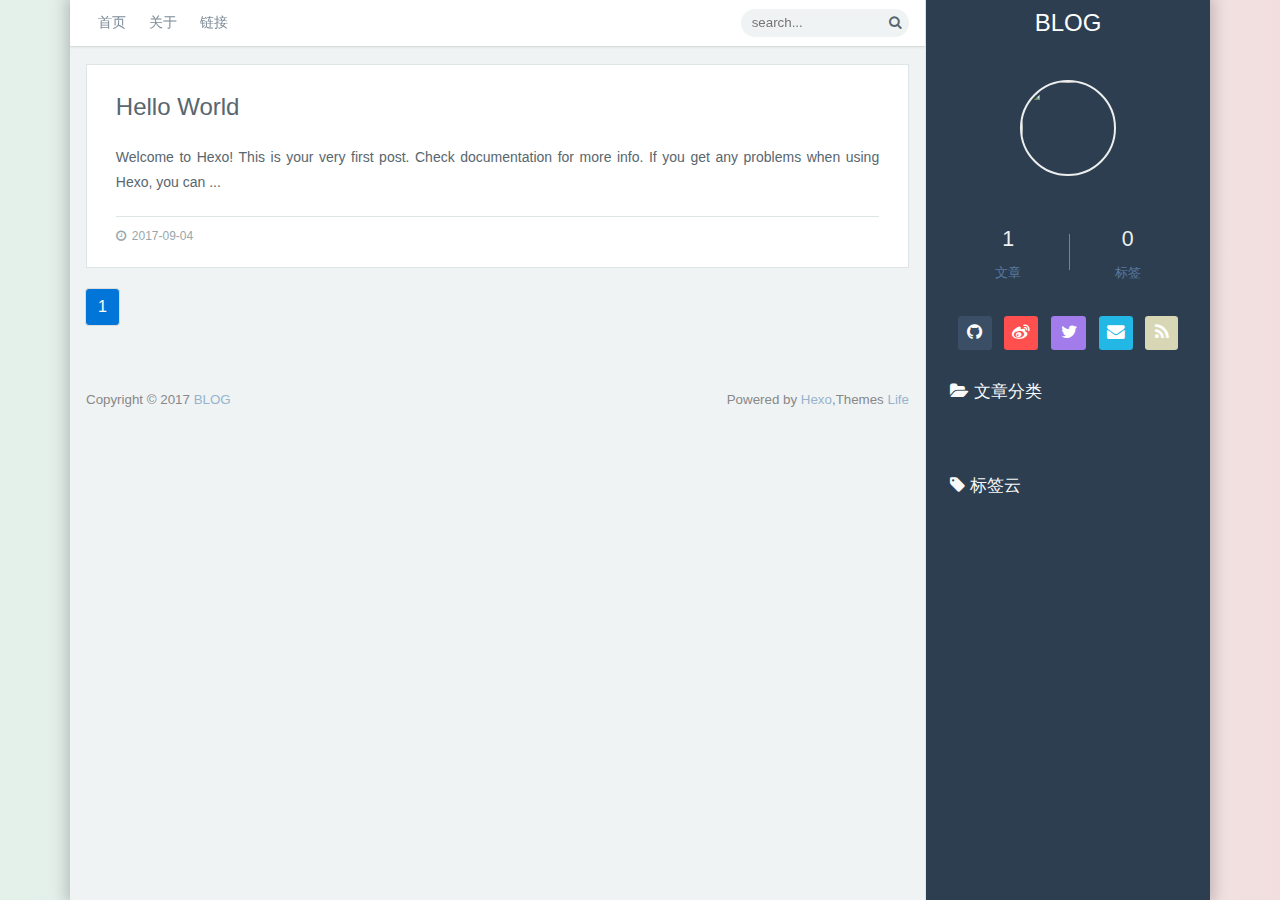
==== commit d7b475b7: "Site updated: 2018-06-07 21:03:07" ====
--- a/index.html
+++ b/index.html
@@ -118,40 +118,6 @@
     
 
     <div class="blog-post-block-padding">
-        <a href="/2017/09/05/This-is-a-volleyball/">This is a volleyball</a>
-        <section>
-            
-                
-                This is a volleyballThis is a volleyball
-This is a volleyball
-
-1This is a volleyball
-
-This is a volleyball
-This is a volleyball
-
-
-
-                ...
-            
-        </section>
-        <footer>
-        
-            <time datetime="2017-09-05T08:06:36.000Z"><i class="fa fa-clock-o"></i>2017-09-05</time>
-        
-        
-        
-        
-        
-        </footer>
-    </div>
-</article>
-
-
-<article class="blog-post-block">
-    
-
-    <div class="blog-post-block-padding">
         <a href="/2017/09/04/hello-world/">Hello World</a>
         <section>
             
@@ -197,7 +163,7 @@
             </div>
             <div class="blog-sidebar-count blog-sidebar-padding">
                 <div class="blog-sidebar-count-left">
-                    <p class="blog-sidebar-count-p">2</p>
+                    <p class="blog-sidebar-count-p">1</p>
                     <span class="blog-sidebar-count-span">文章</span>
                 </div>
                 <div class="blog-sidebar-count-right">
